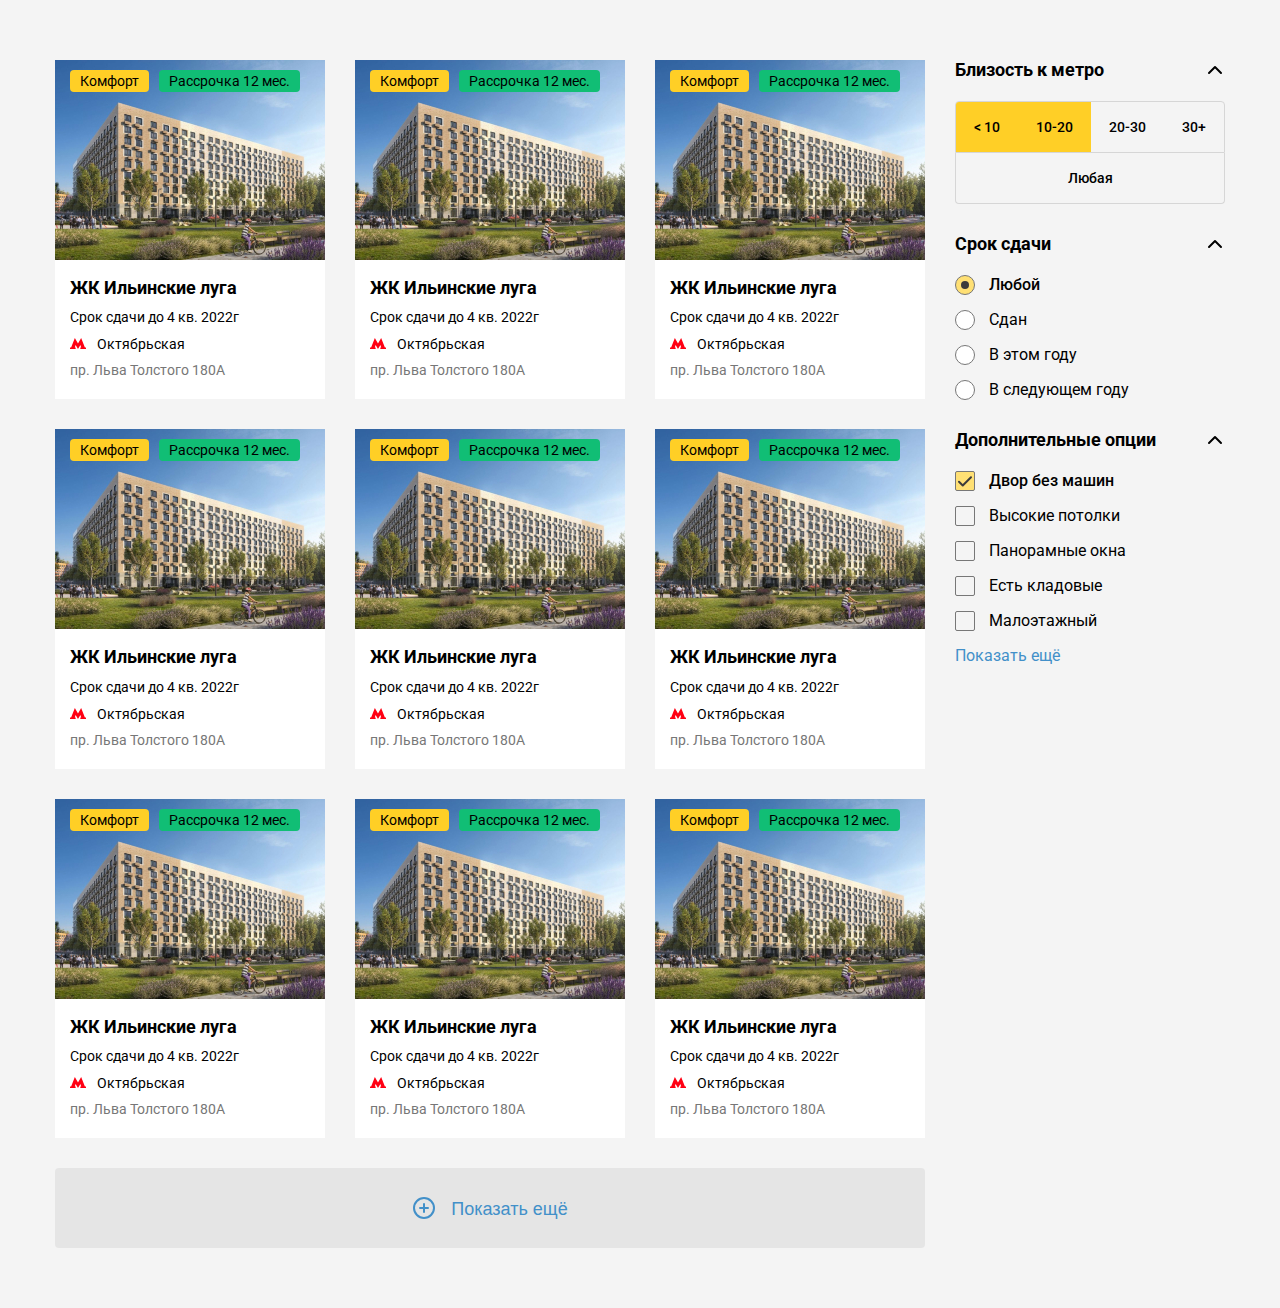
==== index.html @ fdf396ed "Init" ====
<!DOCTYPE html>
<html lang="en">
<head>
    <meta charset="UTF-8">
    <meta http-equiv="X-UA-Compatible" content="IE=edge">
    <meta name="viewport" content="width=device-width, initial-scale=1.0">
    <title>Property Project</title>
    <link rel="stylesheet" href="./styles/style.css">
    <link href="https://fonts.googleapis.com/css2?family=Roboto:wght@400;500;700&display=swap" rel="stylesheet">
</head>
<body>
    <div class="container">
        <div class="row">
            <main class="main cards-holder">
                <a class="card-link" href="#">
                    <div class="card">
                        <div class="card__badges">
                            <div class="card__badge card__badge--class">Комфорт</div>
                            <div class="card__badge card__badge--credit">Рассрочка 12 мес.</div>
                        </div>
                        <div class="card__img">
                            <img src="./img/cards/img.jpg" alt="ЖК Ильинские луга">
                        </div>
                        <div class="card__content">
                            <h4 class="card__title">ЖК Ильинские луга</h4>
                            <div class="card__term">Срок сдачи до 4 кв. 2022г</div>
                            <div class="card__metro">Октябрьская</div>
                            <div class="card__address">пр. Льва Толстого 180А</div>
                        </div>
                    </div>
                </a>
                <a class="card-link" href="#">
                    <div class="card">
                        <div class="card__badges">
                            <div class="card__badge card__badge--class">Комфорт</div>
                            <div class="card__badge card__badge--credit">Рассрочка 12 мес.</div>
                        </div>
                        <div class="card__img">
                            <img src="./img/cards/img.jpg" alt="ЖК Ильинские луга">
                        </div>
                        <div class="card__content">
                            <h4 class="card__title">ЖК Ильинские луга</h4>
                            <div class="card__term">Срок сдачи до 4 кв. 2022г</div>
                            <div class="card__metro">Октябрьская</div>
                            <div class="card__address">пр. Льва Толстого 180А</div>
                        </div>
                    </div>
                </a>
                <a class="card-link" href="#">
                    <div class="card">
                        <div class="card__badges">
                            <div class="card__badge card__badge--class">Комфорт</div>
                            <div class="card__badge card__badge--credit">Рассрочка 12 мес.</div>
                        </div>
                        <div class="card__img">
                            <img src="./img/cards/img.jpg" alt="ЖК Ильинские луга">
                        </div>
                        <div class="card__content">
                            <h4 class="card__title">ЖК Ильинские луга</h4>
                            <div class="card__term">Срок сдачи до 4 кв. 2022г</div>
                            <div class="card__metro">Октябрьская</div>
                            <div class="card__address">пр. Льва Толстого 180А</div>
                        </div>
                    </div>
                </a>
                <a class="card-link" href="#">
                    <div class="card">
                        <div class="card__badges">
                            <div class="card__badge card__badge--class">Комфорт</div>
                            <div class="card__badge card__badge--credit">Рассрочка 12 мес.</div>
                        </div>
                        <div class="card__img">
                            <img src="./img/cards/img.jpg" alt="ЖК Ильинские луга">
                        </div>
                        <div class="card__content">
                            <h4 class="card__title">ЖК Ильинские луга</h4>
                            <div class="card__term">Срок сдачи до 4 кв. 2022г</div>
                            <div class="card__metro">Октябрьская</div>
                            <div class="card__address">пр. Льва Толстого 180А</div>
                        </div>
                    </div>
                </a>
                <a class="card-link" href="#">
                    <div class="card">
                        <div class="card__badges">
                            <div class="card__badge card__badge--class">Комфорт</div>
                            <div class="card__badge card__badge--credit">Рассрочка 12 мес.</div>
                        </div>
                        <div class="card__img">
                            <img src="./img/cards/img.jpg" alt="ЖК Ильинские луга">
                        </div>
                        <div class="card__content">
                            <h4 class="card__title">ЖК Ильинские луга</h4>
                            <div class="card__term">Срок сдачи до 4 кв. 2022г</div>
                            <div class="card__metro">Октябрьская</div>
                            <div class="card__address">пр. Льва Толстого 180А</div>
                        </div>
                    </div>
                </a>
                <a class="card-link" href="#">
                    <div class="card">
                        <div class="card__badges">
                            <div class="card__badge card__badge--class">Комфорт</div>
                            <div class="card__badge card__badge--credit">Рассрочка 12 мес.</div>
                        </div>
                        <div class="card__img">
                            <img src="./img/cards/img.jpg" alt="ЖК Ильинские луга">
                        </div>
                        <div class="card__content">
                            <h4 class="card__title">ЖК Ильинские луга</h4>
                            <div class="card__term">Срок сдачи до 4 кв. 2022г</div>
                            <div class="card__metro">Октябрьская</div>
                            <div class="card__address">пр. Льва Толстого 180А</div>
                        </div>
                    </div>
                </a>
                <a class="card-link" href="#">
                    <div class="card">
                        <div class="card__badges">
                            <div class="card__badge card__badge--class">Комфорт</div>
                            <div class="card__badge card__badge--credit">Рассрочка 12 мес.</div>
                        </div>
                        <div class="card__img">
                            <img src="./img/cards/img.jpg" alt="ЖК Ильинские луга">
                        </div>
                        <div class="card__content">
                            <h4 class="card__title">ЖК Ильинские луга</h4>
                            <div class="card__term">Срок сдачи до 4 кв. 2022г</div>
                            <div class="card__metro">Октябрьская</div>
                            <div class="card__address">пр. Льва Толстого 180А</div>
                        </div>
                    </div>
                </a>
                <a class="card-link" href="#">
                    <div class="card">
                        <div class="card__badges">
                            <div class="card__badge card__badge--class">Комфорт</div>
                            <div class="card__badge card__badge--credit">Рассрочка 12 мес.</div>
                        </div>
                        <div class="card__img">
                            <img src="./img/cards/img.jpg" alt="ЖК Ильинские луга">
                        </div>
                        <div class="card__content">
                            <h4 class="card__title">ЖК Ильинские луга</h4>
                            <div class="card__term">Срок сдачи до 4 кв. 2022г</div>
                            <div class="card__metro">Октябрьская</div>
                            <div class="card__address">пр. Льва Толстого 180А</div>
                        </div>
                    </div>
                </a>
                <a class="card-link" href="#">
                    <div class="card">
                        <div class="card__badges">
                            <div class="card__badge card__badge--class">Комфорт</div>
                            <div class="card__badge card__badge--credit">Рассрочка 12 мес.</div>
                        </div>
                        <div class="card__img">
                            <img src="./img/cards/img.jpg" alt="ЖК Ильинские луга">
                        </div>
                        <div class="card__content">
                            <h4 class="card__title">ЖК Ильинские луга</h4>
                            <div class="card__term">Срок сдачи до 4 кв. 2022г</div>
                            <div class="card__metro">Октябрьская</div>
                            <div class="card__address">пр. Льва Толстого 180А</div>
                        </div>
                    </div>
                </a>
                <button class="btn-more">
                    <img class="btn-more__img" src="./img/icons/plus-circle.svg" alt="Показать ещё икнока">
                    Показать ещё
                </button>
            </main>
            <aside class="sidebar">
                <div class="widget">
                    <div class="widget__title">
                        Близость к метро
                    </div>
                    <div class="widget__body">
                        <div class="location">
                            <div class="location__row">
                                <input class="location__checkbox" type="checkbox" id="location-01" checked>
                                <label class="location__btn" for="location-01">&lt; 10</label>
                                <input class="location__checkbox" type="checkbox" id="location-02" checked>
                                <label class="location__btn" for="location-02">10-20</label>
                                <input class="location__checkbox" type="checkbox" id="location-03">
                                <label class="location__btn" for="location-03">20-30</label>
                                <input class="location__checkbox" type="checkbox" id="location-04">
                                <label class="location__btn" for="location-04">30+</label>
                            </div>
                            <div class="location__row">
                                <input class="location__checkbox" type="checkbox" id="location-05">
                                <label class="location__btn" for="location-05">Любая</label>
                            </div>
                        </div>
                    </div>
                </div>
                <div class="widget">
                    <div class="widget__title">
                        Срок сдачи
                    </div>
                    <div class="widget__body">
                        <label class="radio">
                            <input class="radio__real" type="radio" name="term" checked>
                            <span class="radio__fake"></span>
                            <span class="radio__title">Любой</span>
                        </label>
                        <label class="radio">
                            <input class="radio__real" type="radio" name="term">
                            <span class="radio__fake"></span>
                            <span class="radio__title">Сдан</span>
                        </label>
                        <label class="radio">
                            <input class="radio__real" type="radio" name="term">
                            <span class="radio__fake"></span>
                            <span class="radio__title">В этом году</span>
                        </label>
                        <label class="radio">
                            <input class="radio__real" type="radio" name="term">
                            <span class="radio__fake"></span>
                            <span class="radio__title">В следующем году</span>
                        </label>
                    </div>
                </div>
                <div class="widget">
                    <div class="widget__title">
                        Дополнительные опции
                    </div>
                    <div class="widget__body">
                        <label class="checkbox">
                            <input class="checkbox__real" type="checkbox" name="term" checked>
                            <span class="checkbox__fake"></span>
                            <span class="checkbox__title">Двор без машин</span>
                        </label>
                        <label class="checkbox">
                            <input class="checkbox__real" type="checkbox" name="term">
                            <span class="checkbox__fake"></span>
                            <span class="checkbox__title">Высокие потолки</span>
                        </label>
                        <label class="checkbox">
                            <input class="checkbox__real" type="checkbox" name="term">
                            <span class="checkbox__fake"></span>
                            <span class="checkbox__title">Панорамные окна</span>
                        </label>
                        <label class="checkbox">
                            <input class="checkbox__real" type="checkbox" name="term">
                            <span class="checkbox__fake"></span>
                            <span class="checkbox__title">Есть кладовые</span>
                        </label>
                        <label class="checkbox">
                            <input class="checkbox__real" type="checkbox" name="term">
                            <span class="checkbox__fake"></span>
                            <span class="checkbox__title">Малоэтажный</span>
                        </label>
                        <div class="widget__hidden">
                            <label class="checkbox">
                                <input class="checkbox__real" type="checkbox" name="term">
                                <span class="checkbox__fake"></span>
                                <span class="checkbox__title">Дополнительный пункт 1</span>
                            </label>
                            <label class="checkbox">
                                <input class="checkbox__real" type="checkbox" name="term">
                                <span class="checkbox__fake"></span>
                                <span class="checkbox__title">Дополнительный пункт 2</span>
                            </label>
                            <label class="checkbox">
                                <input class="checkbox__real" type="checkbox" name="term">
                                <span class="checkbox__fake"></span>
                                <span class="checkbox__title">Дополнительный пункт 3</span>
                            </label>
                        </div>
                        <button class="widget__hidden-show">Показать ещё</button>
                    </div>
                </div>
            </aside>
        </div>
    </div>
</body>
</html>
---- styles/style.css ----
* {
  -webkit-box-sizing: border-box;
          box-sizing: border-box;
}

body {
  margin: 0;
  background-color: #f4f4f4;
  font-family: 'Roboto', sans-serif;
}

img {
  display: block;
}

.container {
  max-width: 1170px;
  margin: 0 auto;
  padding: 60px 0;
}

.row {
  display: -webkit-box;
  display: -ms-flexbox;
  display: flex;
  -webkit-box-pack: justify;
      -ms-flex-pack: justify;
          justify-content: space-between;
}

.main {
  width: 870px;
}

.sidebar {
  width: 270px;
}

.cards-holder {
  display: -webkit-box;
  display: -ms-flexbox;
  display: flex;
  -ms-flex-wrap: wrap;
      flex-wrap: wrap;
  -webkit-box-pack: justify;
      -ms-flex-pack: justify;
          justify-content: space-between;
}

.cards-holder > .card-link {
  margin-bottom: 30px;
}

.card-link {
  display: inline-block;
  text-decoration: none;
  -webkit-transition: opacity, -webkit-transform 0.2s ease-in;
  transition: opacity, -webkit-transform 0.2s ease-in;
  transition: opacity, transform 0.2s ease-in;
  transition: opacity, transform 0.2s ease-in, -webkit-transform 0.2s ease-in;
}

.card-link:hover {
  opacity: 0.9;
  -webkit-transform: translateY(-5px);
          transform: translateY(-5px);
}

.card {
  position: relative;
  width: 270px;
  background-color: #fff;
}

.card__badges {
  position: absolute;
  top: 10px;
  left: 15px;
  right: 15px;
  display: -webkit-box;
  display: -ms-flexbox;
  display: flex;
}

.card__badges > * + * {
  margin-left: 10px;
}

.card__badge {
  display: inline-block;
  height: 22px;
  padding: 0 10px;
  background-color: #f4f0f0;
  border-radius: 4px;
  font-size: 14px;
  line-height: 23px;
  color: #000;
}

.card__badge--class {
  background-color: #ffcf26;
}

.card__badge--credit {
  background-color: #11be75;
}

.card__content {
  padding: 16px 15px 20px;
}

.card__title {
  margin: 0;
  margin-bottom: 11px;
  font-weight: bold;
  font-size: 18px;
  line-height: 1.3;
  color: #000;
}

.card__term {
  margin-bottom: 11px;
  font-size: 14px;
  line-height: 1.14;
  color: #000;
}

.card__metro {
  margin-bottom: 10px;
  font-size: 14px;
  line-height: 1.14;
  color: #000;
}

.card__metro:before {
  content: "";
  margin-right: 11px;
  display: inline-block;
  vertical-align: baseline;
  width: 16px;
  height: 11px;
  background-image: url("./../img/icons/metro.svg");
  background-size: initial;
}

.card__address {
  font-size: 14px;
  line-height: 1.14;
  color: #777;
}

.btn-more {
  width: 100%;
  height: 80px;
  background-color: #e5e5e5;
  border-radius: 4px;
  border: none;
  text-align: center;
  font-size: 18px;
  line-height: 21px;
  color: #4290c9;
  cursor: pointer;
  -webkit-transition: background-color 0.2s ease-in;
  transition: background-color 0.2s ease-in;
}

.btn-more:hover {
  background-color: #d8d8d8;
}

.btn-more__img {
  display: inline-block;
  margin-right: 10px;
  vertical-align: bottom;
}

.widget:not(:last-child) {
  margin-bottom: 30px;
}

.widget__title {
  position: relative;
  font-weight: bold;
  font-size: 18px;
  line-height: 1.16;
  color: #000;
  margin-bottom: 20px;
}

.widget__title::after {
  content: "";
  width: 20px;
  height: 20px;
  position: absolute;
  right: 0;
  top: 0;
  background-image: url("./../img/icons/chevron-up.svg");
  background-repeat: no-repeat;
  background-size: initial;
  background-position: center;
}

.widget__body .location__row {
  display: -webkit-box;
  display: -ms-flexbox;
  display: flex;
}

.widget__body .location__row:first-child {
  overflow: hidden;
  border-radius: 4px 4px 0 0;
  border: 1px solid #d6d6d6;
}

.widget__body .location__row:last-child {
  overflow: hidden;
  border-radius: 0 0 4px 4px;
  border: 1px solid #d6d6d6;
  border-top: none;
}

.widget__body .location__btn {
  -webkit-box-flex: 1;
      -ms-flex-positive: 1;
          flex-grow: 1;
  height: 50px;
  padding: 0 15px;
  background-color: transparent;
  border: none;
  text-align: center;
  font-family: inherit;
  font-style: normal;
  font-weight: 500;
  font-size: 14px;
  line-height: 50px;
  cursor: pointer;
  -webkit-transition: background-color 0.2 ease-in;
  transition: background-color 0.2 ease-in;
}

.widget__body .location__btn:hover {
  background-color: #fff0bb;
}

.widget__body .location__checkbox {
  width: 1px;
  height: 1px;
  position: absolute;
  opacity: 0;
  -webkit-appearance: none;
     -moz-appearance: none;
          appearance: none;
}

.widget__body .location__checkbox:checked + .location__btn {
  background-color: #ffcf26;
}

.widget__body .location__checkbox:checked + .location__btn:hover {
  background-color: #e0b000;
}

.widget__body .radio {
  display: block;
  cursor: pointer;
}

.widget__body .radio + .radio {
  margin-top: 15px;
}

.widget__body .radio__real {
  width: 1px;
  height: 1px;
  position: absolute;
  opacity: 0;
  -webkit-appearance: none;
     -moz-appearance: none;
          appearance: none;
}

.widget__body .radio__real:checked + .radio__fake {
  background-color: #ffe074;
}

.widget__body .radio__real:checked + .radio__fake::before {
  position: absolute;
  top: 50%;
  left: 50%;
  content: "";
  border-radius: 50%;
  width: 8px;
  height: 8px;
  background-color: #3c3c3c;
  -webkit-transform: translate(-50%, -50%);
          transform: translate(-50%, -50%);
}

.widget__body .radio__real:checked ~ .radio__title {
  font-weight: 500;
}

.widget__body .radio__fake {
  position: relative;
  display: inline-block;
  margin-right: 10px;
  width: 20px;
  height: 20px;
  background-color: #fff;
  border: 1px solid #777;
  border-radius: 50%;
  vertical-align: bottom;
}

.widget__body .radio__title {
  font-weight: 400;
  font-size: 16px;
  line-height: 1.18;
}

.widget__body .checkbox {
  display: block;
  cursor: pointer;
}

.widget__body .checkbox + .checkbox {
  margin-top: 15px;
}

.widget__body .checkbox__real {
  width: 1px;
  height: 1px;
  position: absolute;
  opacity: 0;
  -webkit-appearance: none;
     -moz-appearance: none;
          appearance: none;
}

.widget__body .checkbox__real:checked + .checkbox__fake {
  background-color: #ffe074;
}

.widget__body .checkbox__real:checked + .checkbox__fake::before {
  position: absolute;
  top: 50%;
  left: 50%;
  content: "";
  width: 18px;
  height: 18px;
  background-image: url("./../img/icons/check.svg");
  background-size: initial;
  background-position: center;
  -webkit-transform: translate(-50%, -50%);
          transform: translate(-50%, -50%);
}

.widget__body .checkbox__real:checked ~ .checkbox__title {
  font-weight: 500;
}

.widget__body .checkbox__fake {
  position: relative;
  display: inline-block;
  margin-right: 10px;
  width: 20px;
  height: 20px;
  background-color: transparent;
  border: 1px solid #777;
  border-radius: 2px;
  vertical-align: bottom;
}

.widget__body .checkbox__title {
  font-weight: 400;
  font-size: 16px;
  line-height: 1.18;
}

.widget__hidden {
  display: none;
  margin-top: 15px;
}

.widget__hidden-show {
  display: inline-block;
  margin-top: 15px;
  padding: 0;
  background: transparent;
  border: none;
  font-family: inherit;
  font-style: normal;
  font-weight: normal;
  font-size: 16px;
  line-height: 1.19;
  color: #4290c9;
  cursor: pointer;
  -webkit-transition: opacity 0.2s ease-in;
  transition: opacity 0.2s ease-in;
}

.widget__hidden-show:hover {
  color: #007fda;
  text-decoration: underline;
}
/*# sourceMappingURL=style.css.map */
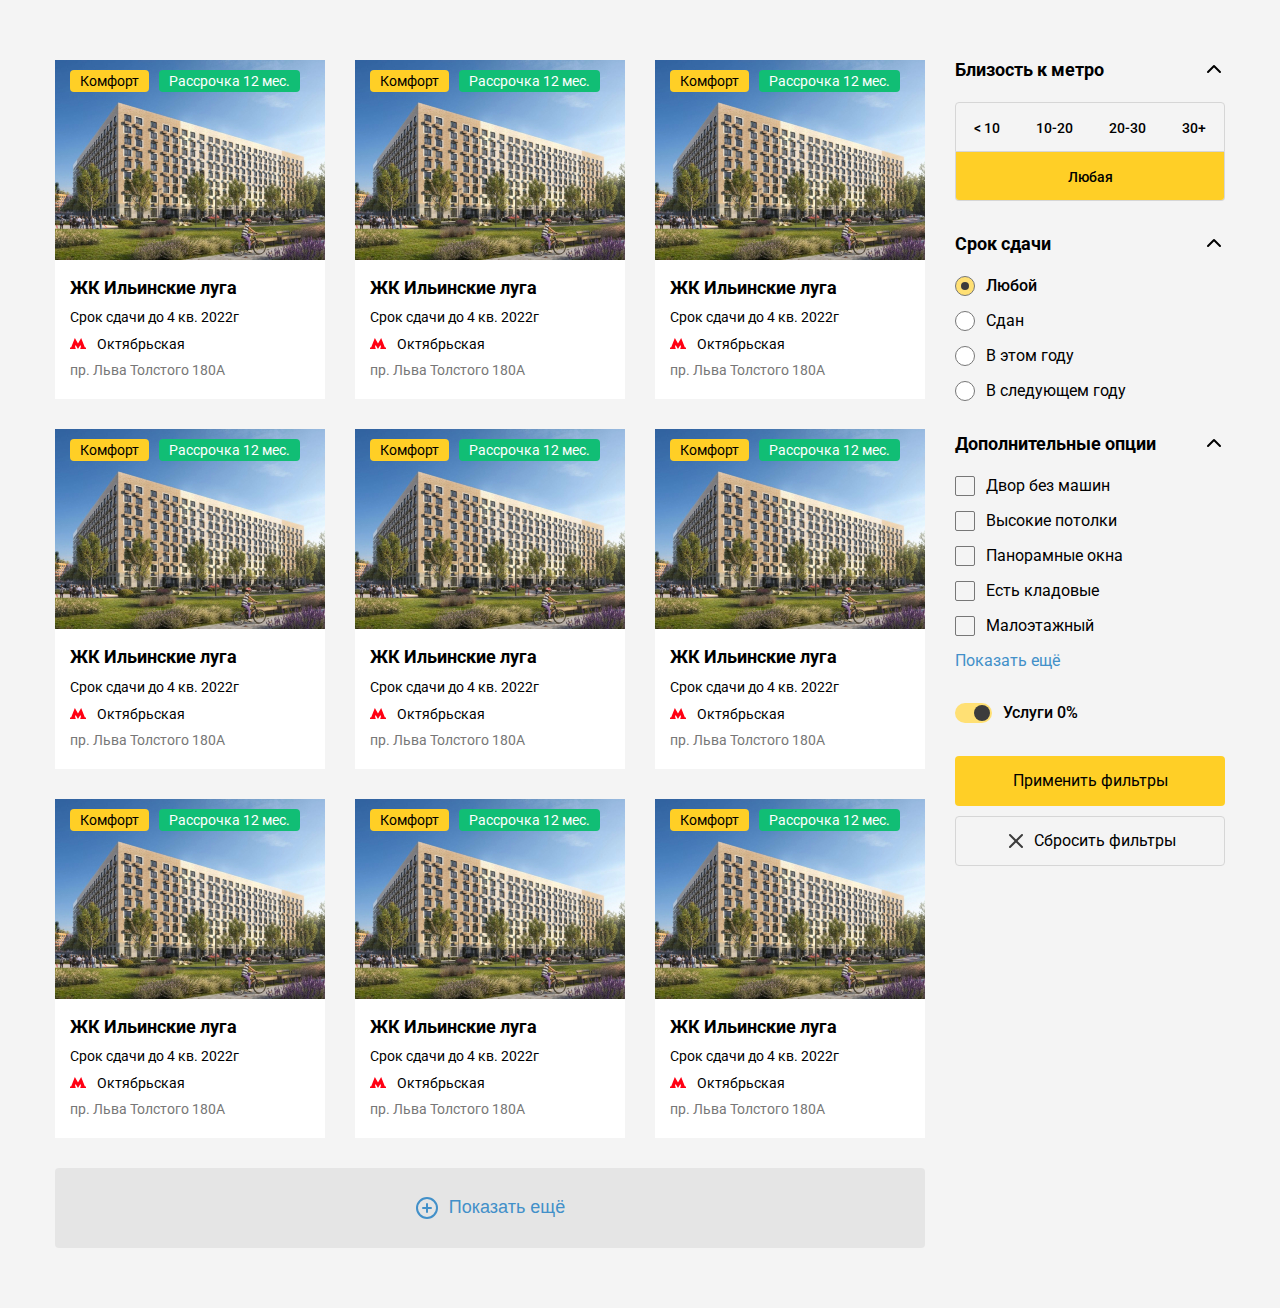
==== commit 1f96b700: "Project work" ====
--- a/index.html
+++ b/index.html
@@ -9,6 +9,11 @@
     <link href="https://fonts.googleapis.com/css2?family=Roboto:wght@400;500;700&display=swap" rel="stylesheet">
 </head>
 <body>
+    <div class="toggle-sidebar">
+        <button class="menu-icon-wrapper">
+            <div class="menu-icon"></div>
+        </button>
+    </div>
     <div class="container">
         <div class="row">
             <main class="main cards-holder">
@@ -165,114 +170,186 @@
                         </div>
                     </div>
                 </a>
+                <a class="card-link card-link--hidden" href="#">
+                    <div class="card">
+                        <div class="card__badges">
+                            <div class="card__badge card__badge--class">Комфорт</div>
+                            <div class="card__badge card__badge--credit">Рассрочка 12 мес.</div>
+                        </div>
+                        <div class="card__img">
+                            <img src="./img/cards/img.jpg" alt="ЖК Ильинские луга">
+                        </div>
+                        <div class="card__content">
+                            <h4 class="card__title">ЖК Ильинские луга</h4>
+                            <div class="card__term">Срок сдачи до 4 кв. 2022г</div>
+                            <div class="card__metro">Октябрьская</div>
+                            <div class="card__address">пр. Льва Толстого 180А</div>
+                        </div>
+                    </div>
+                </a>
+                <a class="card-link card-link--hidden" href="#">
+                    <div class="card">
+                        <div class="card__badges">
+                            <div class="card__badge card__badge--class">Комфорт</div>
+                            <div class="card__badge card__badge--credit">Рассрочка 12 мес.</div>
+                        </div>
+                        <div class="card__img">
+                            <img src="./img/cards/img.jpg" alt="ЖК Ильинские луга">
+                        </div>
+                        <div class="card__content">
+                            <h4 class="card__title">ЖК Ильинские луга</h4>
+                            <div class="card__term">Срок сдачи до 4 кв. 2022г</div>
+                            <div class="card__metro">Октябрьская</div>
+                            <div class="card__address">пр. Льва Толстого 180А</div>
+                        </div>
+                    </div>
+                </a>
+                <a class="card-link card-link--hidden" href="#">
+                    <div class="card">
+                        <div class="card__badges">
+                            <div class="card__badge card__badge--class">Комфорт</div>
+                            <div class="card__badge card__badge--credit">Рассрочка 12 мес.</div>
+                        </div>
+                        <div class="card__img">
+                            <img src="./img/cards/img.jpg" alt="ЖК Ильинские луга">
+                        </div>
+                        <div class="card__content">
+                            <h4 class="card__title">ЖК Ильинские луга</h4>
+                            <div class="card__term">Срок сдачи до 4 кв. 2022г</div>
+                            <div class="card__metro">Октябрьская</div>
+                            <div class="card__address">пр. Льва Толстого 180А</div>
+                        </div>
+                    </div>
+                </a>
                 <button class="btn-more">
                     <img class="btn-more__img" src="./img/icons/plus-circle.svg" alt="Показать ещё икнока">
-                    Показать ещё
+                    <span>Показать ещё</span>
                 </button>
             </main>
             <aside class="sidebar">
-                <div class="widget">
-                    <div class="widget__title">
-                        Близость к метро
-                    </div>
-                    <div class="widget__body">
-                        <div class="location">
-                            <div class="location__row">
-                                <input class="location__checkbox" type="checkbox" id="location-01" checked>
-                                <label class="location__btn" for="location-01">&lt; 10</label>
-                                <input class="location__checkbox" type="checkbox" id="location-02" checked>
-                                <label class="location__btn" for="location-02">10-20</label>
-                                <input class="location__checkbox" type="checkbox" id="location-03">
-                                <label class="location__btn" for="location-03">20-30</label>
-                                <input class="location__checkbox" type="checkbox" id="location-04">
-                                <label class="location__btn" for="location-04">30+</label>
+                <form>
+                    <div class="widget">
+                        <div class="widget__title">
+                            Близость к метро
+                        </div>
+                        <div class="widget__body">
+                            <div class="location">
+                                <div class="location__row">
+                                    <input class="location__checkbox" type="checkbox" data-location-param id="location-01">
+                                    <label class="location__btn" for="location-01">&lt; 10</label>
+                                    <input class="location__checkbox" type="checkbox" data-location-param id="location-02">
+                                    <label class="location__btn" for="location-02">10-20</label>
+                                    <input class="location__checkbox" type="checkbox" data-location-param id="location-03">
+                                    <label class="location__btn" for="location-03">20-30</label>
+                                    <input class="location__checkbox" type="checkbox" data-location-param id="location-04">
+                                    <label class="location__btn" for="location-04">30+</label>
+                                </div>
+                                <div class="location__row">
+                                    <input class="location__checkbox" type="checkbox" id="location-05" checked>
+                                    <label class="location__btn" for="location-05">Любая</label>
+                                </div>
                             </div>
-                            <div class="location__row">
-                                <input class="location__checkbox" type="checkbox" id="location-05">
-                                <label class="location__btn" for="location-05">Любая</label>
-                            </div>
-                        </div>
-                    </div>
-                </div>
-                <div class="widget">
-                    <div class="widget__title">
-                        Срок сдачи
-                    </div>
-                    <div class="widget__body">
-                        <label class="radio">
-                            <input class="radio__real" type="radio" name="term" checked>
-                            <span class="radio__fake"></span>
-                            <span class="radio__title">Любой</span>
-                        </label>
-                        <label class="radio">
-                            <input class="radio__real" type="radio" name="term">
-                            <span class="radio__fake"></span>
-                            <span class="radio__title">Сдан</span>
-                        </label>
-                        <label class="radio">
-                            <input class="radio__real" type="radio" name="term">
-                            <span class="radio__fake"></span>
-                            <span class="radio__title">В этом году</span>
-                        </label>
-                        <label class="radio">
-                            <input class="radio__real" type="radio" name="term">
-                            <span class="radio__fake"></span>
-                            <span class="radio__title">В следующем году</span>
-                        </label>
-                    </div>
-                </div>
-                <div class="widget">
-                    <div class="widget__title">
-                        Дополнительные опции
-                    </div>
-                    <div class="widget__body">
-                        <label class="checkbox">
-                            <input class="checkbox__real" type="checkbox" name="term" checked>
-                            <span class="checkbox__fake"></span>
-                            <span class="checkbox__title">Двор без машин</span>
-                        </label>
-                        <label class="checkbox">
-                            <input class="checkbox__real" type="checkbox" name="term">
-                            <span class="checkbox__fake"></span>
-                            <span class="checkbox__title">Высокие потолки</span>
-                        </label>
-                        <label class="checkbox">
-                            <input class="checkbox__real" type="checkbox" name="term">
-                            <span class="checkbox__fake"></span>
-                            <span class="checkbox__title">Панорамные окна</span>
-                        </label>
-                        <label class="checkbox">
-                            <input class="checkbox__real" type="checkbox" name="term">
-                            <span class="checkbox__fake"></span>
-                            <span class="checkbox__title">Есть кладовые</span>
-                        </label>
-                        <label class="checkbox">
-                            <input class="checkbox__real" type="checkbox" name="term">
-                            <span class="checkbox__fake"></span>
-                            <span class="checkbox__title">Малоэтажный</span>
-                        </label>
-                        <div class="widget__hidden">
-                            <label class="checkbox">
-                                <input class="checkbox__real" type="checkbox" name="term">
+                        </div>
+                    </div>
+                    <div class="widget">
+                        <div class="widget__title">
+                            Срок сдачи
+                        </div>
+                        <div class="widget__body">
+                            <label class="radio">
+                                <input class="radio__real" type="radio" name="term" checked>
+                                <span class="radio__fake"></span>
+                                <span class="radio__title">Любой</span>
+                            </label>
+                            <label class="radio">
+                                <input class="radio__real" type="radio" name="term">
+                                <span class="radio__fake"></span>
+                                <span class="radio__title">Сдан</span>
+                            </label>
+                            <label class="radio">
+                                <input class="radio__real" type="radio" name="term">
+                                <span class="radio__fake"></span>
+                                <span class="radio__title">В этом году</span>
+                            </label>
+                            <label class="radio">
+                                <input class="radio__real" type="radio" name="term">
+                                <span class="radio__fake"></span>
+                                <span class="radio__title">В следующем году</span>
+                            </label>
+                        </div>
+                    </div>
+                    <div class="widget">
+                        <div class="widget__title">
+                            Дополнительные опции
+                        </div>
+                        <div class="widget__body">
+                            <label class="checkbox">
+                                <input class="checkbox__real" type="checkbox" name="value-01">
+                                <span class="checkbox__fake"></span>
+                                <span class="checkbox__title">Двор без машин</span>
+                            </label>
+                            <label class="checkbox">
+                                <input class="checkbox__real" type="checkbox" name="value-02">
+                                <span class="checkbox__fake"></span>
+                                <span class="checkbox__title">Высокие потолки</span>
+                            </label>
+                            <label class="checkbox">
+                                <input class="checkbox__real" type="checkbox" name="value-03">
+                                <span class="checkbox__fake"></span>
+                                <span class="checkbox__title">Панорамные окна</span>
+                            </label>
+                            <label class="checkbox">
+                                <input class="checkbox__real" type="checkbox" name="value-04">
+                                <span class="checkbox__fake"></span>
+                                <span class="checkbox__title">Есть кладовые</span>
+                            </label>
+                            <label class="checkbox">
+                                <input class="checkbox__real" type="checkbox" name="value-05">
+                                <span class="checkbox__fake"></span>
+                                <span class="checkbox__title">Малоэтажный</span>
+                            </label>
+                            <label class="checkbox checkbox--hidden">
+                                <input class="checkbox__real" type="checkbox" name="value-06">
                                 <span class="checkbox__fake"></span>
                                 <span class="checkbox__title">Дополнительный пункт 1</span>
                             </label>
-                            <label class="checkbox">
-                                <input class="checkbox__real" type="checkbox" name="term">
+                            <label class="checkbox checkbox--hidden">
+                                <input class="checkbox__real" type="checkbox" name="value-07">
                                 <span class="checkbox__fake"></span>
                                 <span class="checkbox__title">Дополнительный пункт 2</span>
                             </label>
-                            <label class="checkbox">
-                                <input class="checkbox__real" type="checkbox" name="term">
+                            <label class="checkbox checkbox--hidden">
+                                <input class="checkbox__real" type="checkbox" name="value-08">
                                 <span class="checkbox__fake"></span>
                                 <span class="checkbox__title">Дополнительный пункт 3</span>
                             </label>
-                        </div>
-                        <button class="widget__hidden-show">Показать ещё</button>
-                    </div>
-                </div>
+                            <button class="widget__btn-hidden-show" data-options="hidden">Показать ещё</button>
+                        </div>
+                    </div>
+                    <div class="widget widget--top-30">
+                        <div class="widget__body">
+                            <label class="toggle">
+                                <input class="toggle__real" type="checkbox" name="comission" checked>
+                                <span class="toggle__fake"></span>
+                                <span class="toggle__title">Услуги 0%</span>
+                            </label>
+                        </div>
+                    </div>
+                    <div class="widget widget--top-30">
+                        <div class="widget__body">
+                            <button class="form-btn form-btn--submit">
+                                <span>Применить фильтры</span>
+                            </button>
+                            <button class="form-btn" type="reset">
+                                <img src="./img/icons/x.svg" alt="X">
+                                <span>Сбросить фильтры</span>
+                            </button>
+                        </div>
+                    </div>
+                </form>
             </aside>
         </div>
     </div>
+    <script src="./js/main.js"></script>
 </body>
 </html>--- a/styles/style.css
+++ b/styles/style.css
@@ -13,10 +13,106 @@
   display: block;
 }
 
+.toggle-sidebar {
+  display: none;
+  position: fixed;
+  z-index: 5;
+  right: 15px;
+  top: 8px;
+  width: 45px;
+  height: 45px;
+  padding: 0;
+  background-color: #474747;
+  border: none;
+}
+
+@media (max-width: 829px) {
+  .toggle-sidebar {
+    display: -webkit-box;
+    display: -ms-flexbox;
+    display: flex;
+  }
+}
+
+.menu-icon-wrapper {
+  background-color: transparent;
+}
+
+.menu-icon {
+  position: relative;
+  width: 30px;
+  height: 5px;
+  background-color: #fff;
+}
+
+.menu-icon::before {
+  position: absolute;
+  left: 0;
+  top: -10px;
+  content: '';
+  width: 30px;
+  height: 5px;
+  background-color: #fff;
+  -webkit-transition: top 0.2s linear 0.2s, -webkit-transform 0.2s ease-in;
+  transition: top 0.2s linear 0.2s, -webkit-transform 0.2s ease-in;
+  transition: transform 0.2s ease-in, top 0.2s linear 0.2s;
+  transition: transform 0.2s ease-in, top 0.2s linear 0.2s, -webkit-transform 0.2s ease-in;
+}
+
+.menu-icon::after {
+  position: absolute;
+  left: 0;
+  top: 10px;
+  content: '';
+  width: 30px;
+  height: 5px;
+  background-color: #fff;
+  -webkit-transition: top 0.2s linear 0.2s, -webkit-transform 0.2s ease-in;
+  transition: top 0.2s linear 0.2s, -webkit-transform 0.2s ease-in;
+  transition: transform 0.2s ease-in, top 0.2s linear 0.2s;
+  transition: transform 0.2s ease-in, top 0.2s linear 0.2s, -webkit-transform 0.2s ease-in;
+}
+
+.menu-icon-active {
+  background-color: transparent;
+}
+
+.menu-icon-active::before {
+  -webkit-transform: rotate(45deg);
+          transform: rotate(45deg);
+  top: 0;
+  -webkit-transition: top 0.2s linear, -webkit-transform 0.2s ease-in 0.2s;
+  transition: top 0.2s linear, -webkit-transform 0.2s ease-in 0.2s;
+  transition: top 0.2s linear, transform 0.2s ease-in 0.2s;
+  transition: top 0.2s linear, transform 0.2s ease-in 0.2s, -webkit-transform 0.2s ease-in 0.2s;
+}
+
+.menu-icon-active::after {
+  -webkit-transform: rotate(-45deg);
+          transform: rotate(-45deg);
+  top: 0;
+  -webkit-transition: top 0.2s linear, -webkit-transform 0.2s ease-in 0.2s;
+  transition: top 0.2s linear, -webkit-transform 0.2s ease-in 0.2s;
+  transition: top 0.2s linear, transform 0.2s ease-in 0.2s;
+  transition: top 0.2s linear, transform 0.2s ease-in 0.2s, -webkit-transform 0.2s ease-in 0.2s;
+}
+
 .container {
-  max-width: 1170px;
+  max-width: 1200px;
   margin: 0 auto;
-  padding: 60px 0;
+  padding: 60px 15px;
+}
+
+@media (max-width: 1200px) {
+  .container {
+    max-width: 830px;
+  }
+}
+
+@media (max-width: 829px) {
+  .container {
+    max-width: 600px;
+  }
 }
 
 .row {
@@ -32,8 +128,39 @@
   width: 870px;
 }
 
+.main + .sidebar {
+  margin-left: 30px;
+}
+
 .sidebar {
+  min-width: 200px;
   width: 270px;
+}
+
+@media (max-width: 829px) {
+  .sidebar {
+    margin-left: 0 !important;
+    position: fixed;
+    top: 0;
+    left: 0;
+    bottom: 0;
+    padding: 15px;
+    background-color: #fff;
+    -webkit-box-shadow: 0px 0px 20px 4px black;
+            box-shadow: 0px 0px 20px 4px black;
+    overflow-y: scroll;
+    -webkit-transform: translateX(-150%);
+            transform: translateX(-150%);
+    -webkit-transition: -webkit-transform 0.3s ease-in;
+    transition: -webkit-transform 0.3s ease-in;
+    transition: transform 0.3s ease-in;
+    transition: transform 0.3s ease-in, -webkit-transform 0.3s ease-in;
+  }
+}
+
+.sidebar--mobile-active {
+  -webkit-transform: translateX(0%);
+          transform: translateX(0%);
 }
 
 .cards-holder {
@@ -51,6 +178,18 @@
   margin-bottom: 30px;
 }
 
+@media (max-width: 599px) {
+  .cards-holder {
+    -webkit-box-orient: vertical;
+    -webkit-box-direction: normal;
+        -ms-flex-direction: column;
+            flex-direction: column;
+    -webkit-box-align: center;
+        -ms-flex-align: center;
+            align-items: center;
+  }
+}
+
 .card-link {
   display: inline-block;
   text-decoration: none;
@@ -64,6 +203,10 @@
   opacity: 0.9;
   -webkit-transform: translateY(-5px);
           transform: translateY(-5px);
+}
+
+.card-link--hidden {
+  display: none !important;
 }
 
 .card {
@@ -94,15 +237,16 @@
   border-radius: 4px;
   font-size: 14px;
   line-height: 23px;
-  color: #000;
 }
 
 .card__badge--class {
   background-color: #ffcf26;
+  color: #000;
 }
 
 .card__badge--credit {
   background-color: #11be75;
+  color: #fff;
 }
 
 .card__content {
@@ -150,6 +294,15 @@
 }
 
 .btn-more {
+  display: -webkit-box;
+  display: -ms-flexbox;
+  display: flex;
+  -webkit-box-align: center;
+      -ms-flex-align: center;
+          align-items: center;
+  -webkit-box-pack: center;
+      -ms-flex-pack: center;
+          justify-content: center;
   width: 100%;
   height: 80px;
   background-color: #e5e5e5;
@@ -169,22 +322,25 @@
 }
 
 .btn-more__img {
-  display: inline-block;
   margin-right: 10px;
-  vertical-align: bottom;
 }
 
 .widget:not(:last-child) {
-  margin-bottom: 30px;
+  margin-bottom: 33px;
+}
+
+.widget--top-30 {
+  margin-top: 30px !important;
 }
 
 .widget__title {
   position: relative;
+  margin-bottom: 21px;
   font-weight: bold;
   font-size: 18px;
   line-height: 1.16;
   color: #000;
-  margin-bottom: 20px;
+  cursor: pointer;
 }
 
 .widget__title::after {
@@ -192,12 +348,21 @@
   width: 20px;
   height: 20px;
   position: absolute;
-  right: 0;
-  top: 0;
+  right: 1px;
+  top: -1px;
   background-image: url("./../img/icons/chevron-up.svg");
   background-repeat: no-repeat;
   background-size: initial;
   background-position: center;
+}
+
+.widget__title--active::after {
+  -webkit-transform: rotate(180deg);
+          transform: rotate(180deg);
+}
+
+.widget__body--hidden {
+  display: none;
 }
 
 .widget__body .location__row {
@@ -223,7 +388,7 @@
   -webkit-box-flex: 1;
       -ms-flex-positive: 1;
           flex-grow: 1;
-  height: 50px;
+  height: 48px;
   padding: 0 15px;
   background-color: transparent;
   border: none;
@@ -234,8 +399,8 @@
   font-size: 14px;
   line-height: 50px;
   cursor: pointer;
-  -webkit-transition: background-color 0.2 ease-in;
-  transition: background-color 0.2 ease-in;
+  -webkit-transition: background-color 0.2s ease-in;
+  transition: background-color 0.2s ease-in;
 }
 
 .widget__body .location__btn:hover {
@@ -303,7 +468,7 @@
 .widget__body .radio__fake {
   position: relative;
   display: inline-block;
-  margin-right: 10px;
+  margin-right: 7px;
   width: 20px;
   height: 20px;
   background-color: #fff;
@@ -316,11 +481,16 @@
   font-weight: 400;
   font-size: 16px;
   line-height: 1.18;
+  color: #000;
 }
 
 .widget__body .checkbox {
   display: block;
   cursor: pointer;
+}
+
+.widget__body .checkbox--hidden {
+  display: none;
 }
 
 .widget__body .checkbox + .checkbox {
@@ -362,7 +532,7 @@
 .widget__body .checkbox__fake {
   position: relative;
   display: inline-block;
-  margin-right: 10px;
+  margin-right: 7px;
   width: 20px;
   height: 20px;
   background-color: transparent;
@@ -375,6 +545,113 @@
   font-weight: 400;
   font-size: 16px;
   line-height: 1.18;
+  color: #000;
+}
+
+.widget__body .toggle {
+  cursor: pointer;
+}
+
+.widget__body .toggle__real {
+  width: 1px;
+  height: 1px;
+  position: absolute;
+  opacity: 0;
+  -webkit-appearance: none;
+     -moz-appearance: none;
+          appearance: none;
+}
+
+.widget__body .toggle__real:checked ~ .toggle__title {
+  font-weight: 500;
+}
+
+.widget__body .toggle__real:checked + .toggle__fake {
+  background-color: #ffe074;
+}
+
+.widget__body .toggle__real:checked + .toggle__fake::before {
+  left: 19px;
+  right: 2px;
+}
+
+.widget__body .toggle__fake {
+  position: relative;
+  display: inline-block;
+  margin-right: 7px;
+  width: 37px;
+  height: 20px;
+  background-color: #c4c4c4;
+  border-radius: 10px;
+  vertical-align: bottom;
+}
+
+.widget__body .toggle__fake::before {
+  position: absolute;
+  top: 2px;
+  left: 2px;
+  content: "";
+  width: 16px;
+  height: 16px;
+  background-color: #3c3c3c;
+  border-radius: 50%;
+  -webkit-transition: all 0.2s ease-in;
+  transition: all 0.2s ease-in;
+}
+
+.widget__body .toggle__title {
+  font-weight: 400;
+  font-size: 16px;
+  line-height: 1.18;
+  color: #000;
+}
+
+.widget__body .form-btn {
+  display: -webkit-box;
+  display: -ms-flexbox;
+  display: flex;
+  -webkit-box-align: center;
+      -ms-flex-align: center;
+          align-items: center;
+  -webkit-box-pack: center;
+      -ms-flex-pack: center;
+          justify-content: center;
+  width: 100%;
+  height: 50px;
+  border: 1px solid #d6d6d6;
+  border-radius: 4px;
+  background-color: transparent;
+  font-family: inherit;
+  font-style: normal;
+  font-weight: normal;
+  font-size: 16px;
+  line-height: 1;
+  text-align: center;
+  cursor: pointer;
+  -webkit-transition: background-color 0.2s ease-in;
+  transition: background-color 0.2s ease-in;
+}
+
+.widget__body .form-btn + .form-btn {
+  margin-top: 10px;
+}
+
+.widget__body .form-btn:hover {
+  background-color: #e7e7e7;
+}
+
+.widget__body .form-btn img {
+  margin-right: 6px;
+}
+
+.widget__body .form-btn--submit {
+  background-color: #ffcf26;
+  border: none;
+  color: #000;
+}
+
+.widget__body .form-btn--submit:hover {
+  background-color: #ffe173;
 }
 
 .widget__hidden {
@@ -382,7 +659,7 @@
   margin-top: 15px;
 }
 
-.widget__hidden-show {
+.widget__btn-hidden-show {
   display: inline-block;
   margin-top: 15px;
   padding: 0;
@@ -399,8 +676,7 @@
   transition: opacity 0.2s ease-in;
 }
 
-.widget__hidden-show:hover {
+.widget__btn-hidden-show:hover {
   color: #007fda;
   text-decoration: underline;
 }
-/*# sourceMappingURL=style.css.map */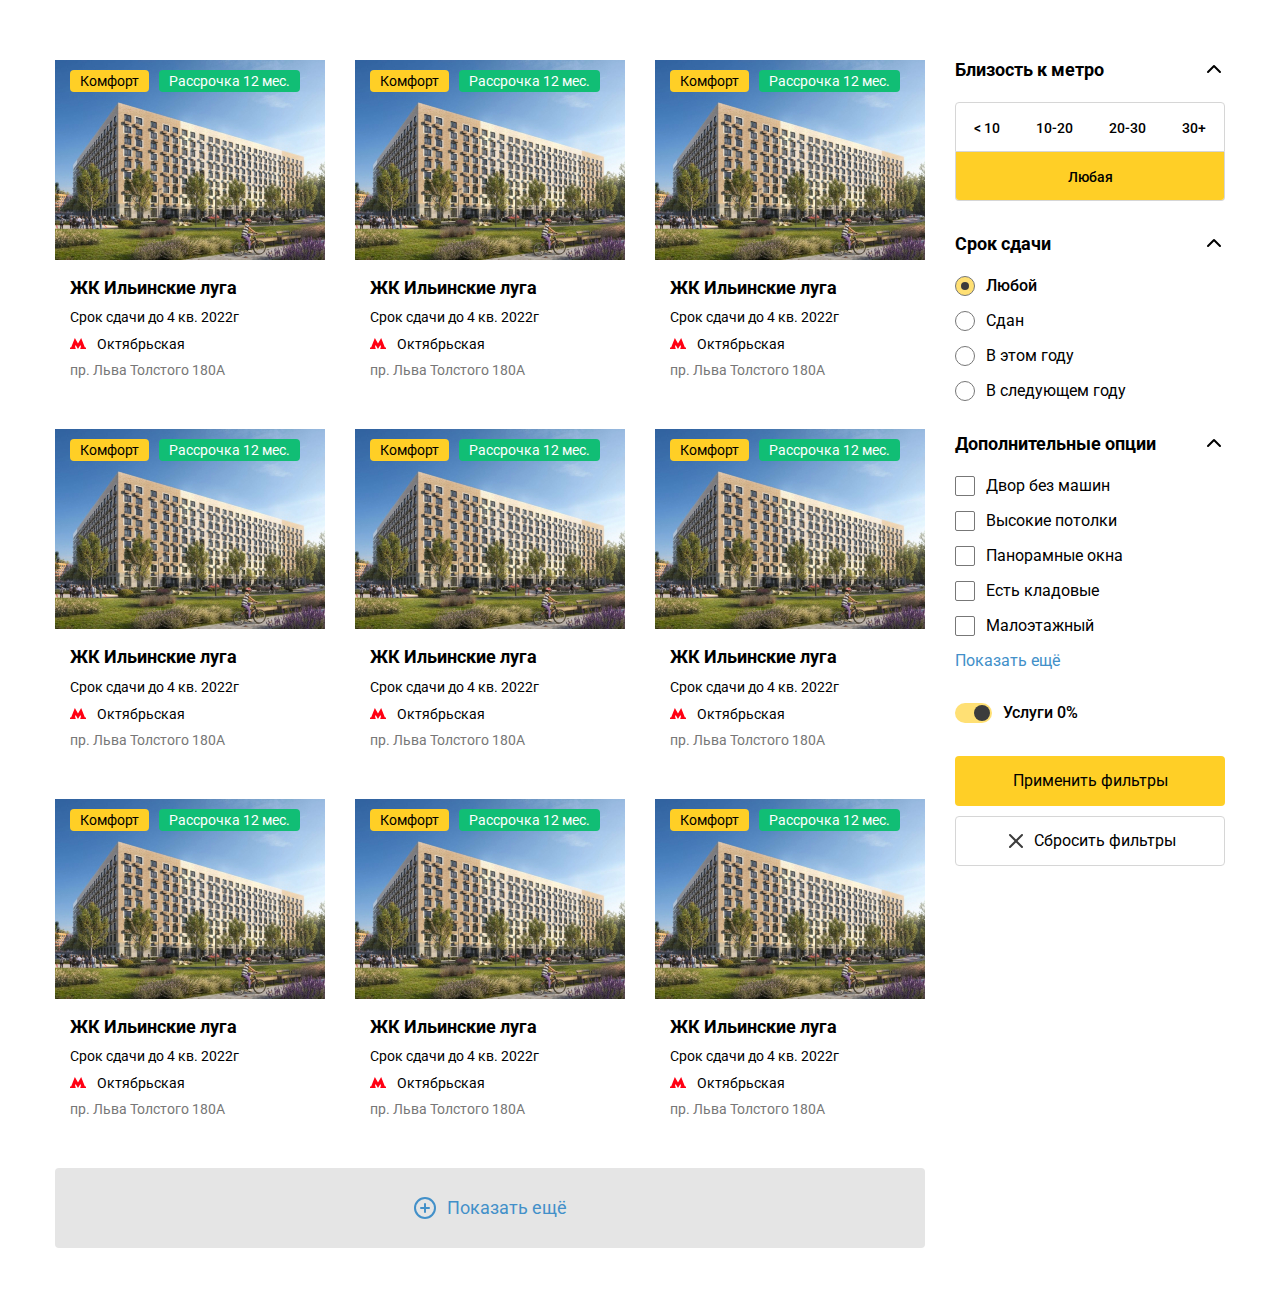
==== commit 493ad5db: "Changing the project structure" ====
--- a/index.html
+++ b/index.html
@@ -1,355 +1,358 @@
-<!DOCTYPE html>
-<html lang="en">
-<head>
-    <meta charset="UTF-8">
-    <meta http-equiv="X-UA-Compatible" content="IE=edge">
-    <meta name="viewport" content="width=device-width, initial-scale=1.0">
-    <title>Property Project</title>
-    <link rel="stylesheet" href="./styles/style.css">
-    <link href="https://fonts.googleapis.com/css2?family=Roboto:wght@400;500;700&display=swap" rel="stylesheet">
-</head>
-<body>
-    <div class="toggle-sidebar">
-        <button class="menu-icon-wrapper">
-            <div class="menu-icon"></div>
-        </button>
-    </div>
-    <div class="container">
-        <div class="row">
-            <main class="main cards-holder">
-                <a class="card-link" href="#">
-                    <div class="card">
-                        <div class="card__badges">
-                            <div class="card__badge card__badge--class">Комфорт</div>
-                            <div class="card__badge card__badge--credit">Рассрочка 12 мес.</div>
-                        </div>
-                        <div class="card__img">
-                            <img src="./img/cards/img.jpg" alt="ЖК Ильинские луга">
-                        </div>
-                        <div class="card__content">
-                            <h4 class="card__title">ЖК Ильинские луга</h4>
-                            <div class="card__term">Срок сдачи до 4 кв. 2022г</div>
-                            <div class="card__metro">Октябрьская</div>
-                            <div class="card__address">пр. Льва Толстого 180А</div>
-                        </div>
-                    </div>
-                </a>
-                <a class="card-link" href="#">
-                    <div class="card">
-                        <div class="card__badges">
-                            <div class="card__badge card__badge--class">Комфорт</div>
-                            <div class="card__badge card__badge--credit">Рассрочка 12 мес.</div>
-                        </div>
-                        <div class="card__img">
-                            <img src="./img/cards/img.jpg" alt="ЖК Ильинские луга">
-                        </div>
-                        <div class="card__content">
-                            <h4 class="card__title">ЖК Ильинские луга</h4>
-                            <div class="card__term">Срок сдачи до 4 кв. 2022г</div>
-                            <div class="card__metro">Октябрьская</div>
-                            <div class="card__address">пр. Льва Толстого 180А</div>
-                        </div>
-                    </div>
-                </a>
-                <a class="card-link" href="#">
-                    <div class="card">
-                        <div class="card__badges">
-                            <div class="card__badge card__badge--class">Комфорт</div>
-                            <div class="card__badge card__badge--credit">Рассрочка 12 мес.</div>
-                        </div>
-                        <div class="card__img">
-                            <img src="./img/cards/img.jpg" alt="ЖК Ильинские луга">
-                        </div>
-                        <div class="card__content">
-                            <h4 class="card__title">ЖК Ильинские луга</h4>
-                            <div class="card__term">Срок сдачи до 4 кв. 2022г</div>
-                            <div class="card__metro">Октябрьская</div>
-                            <div class="card__address">пр. Льва Толстого 180А</div>
-                        </div>
-                    </div>
-                </a>
-                <a class="card-link" href="#">
-                    <div class="card">
-                        <div class="card__badges">
-                            <div class="card__badge card__badge--class">Комфорт</div>
-                            <div class="card__badge card__badge--credit">Рассрочка 12 мес.</div>
-                        </div>
-                        <div class="card__img">
-                            <img src="./img/cards/img.jpg" alt="ЖК Ильинские луга">
-                        </div>
-                        <div class="card__content">
-                            <h4 class="card__title">ЖК Ильинские луга</h4>
-                            <div class="card__term">Срок сдачи до 4 кв. 2022г</div>
-                            <div class="card__metro">Октябрьская</div>
-                            <div class="card__address">пр. Льва Толстого 180А</div>
-                        </div>
-                    </div>
-                </a>
-                <a class="card-link" href="#">
-                    <div class="card">
-                        <div class="card__badges">
-                            <div class="card__badge card__badge--class">Комфорт</div>
-                            <div class="card__badge card__badge--credit">Рассрочка 12 мес.</div>
-                        </div>
-                        <div class="card__img">
-                            <img src="./img/cards/img.jpg" alt="ЖК Ильинские луга">
-                        </div>
-                        <div class="card__content">
-                            <h4 class="card__title">ЖК Ильинские луга</h4>
-                            <div class="card__term">Срок сдачи до 4 кв. 2022г</div>
-                            <div class="card__metro">Октябрьская</div>
-                            <div class="card__address">пр. Льва Толстого 180А</div>
-                        </div>
-                    </div>
-                </a>
-                <a class="card-link" href="#">
-                    <div class="card">
-                        <div class="card__badges">
-                            <div class="card__badge card__badge--class">Комфорт</div>
-                            <div class="card__badge card__badge--credit">Рассрочка 12 мес.</div>
-                        </div>
-                        <div class="card__img">
-                            <img src="./img/cards/img.jpg" alt="ЖК Ильинские луга">
-                        </div>
-                        <div class="card__content">
-                            <h4 class="card__title">ЖК Ильинские луга</h4>
-                            <div class="card__term">Срок сдачи до 4 кв. 2022г</div>
-                            <div class="card__metro">Октябрьская</div>
-                            <div class="card__address">пр. Льва Толстого 180А</div>
-                        </div>
-                    </div>
-                </a>
-                <a class="card-link" href="#">
-                    <div class="card">
-                        <div class="card__badges">
-                            <div class="card__badge card__badge--class">Комфорт</div>
-                            <div class="card__badge card__badge--credit">Рассрочка 12 мес.</div>
-                        </div>
-                        <div class="card__img">
-                            <img src="./img/cards/img.jpg" alt="ЖК Ильинские луга">
-                        </div>
-                        <div class="card__content">
-                            <h4 class="card__title">ЖК Ильинские луга</h4>
-                            <div class="card__term">Срок сдачи до 4 кв. 2022г</div>
-                            <div class="card__metro">Октябрьская</div>
-                            <div class="card__address">пр. Льва Толстого 180А</div>
-                        </div>
-                    </div>
-                </a>
-                <a class="card-link" href="#">
-                    <div class="card">
-                        <div class="card__badges">
-                            <div class="card__badge card__badge--class">Комфорт</div>
-                            <div class="card__badge card__badge--credit">Рассрочка 12 мес.</div>
-                        </div>
-                        <div class="card__img">
-                            <img src="./img/cards/img.jpg" alt="ЖК Ильинские луга">
-                        </div>
-                        <div class="card__content">
-                            <h4 class="card__title">ЖК Ильинские луга</h4>
-                            <div class="card__term">Срок сдачи до 4 кв. 2022г</div>
-                            <div class="card__metro">Октябрьская</div>
-                            <div class="card__address">пр. Льва Толстого 180А</div>
-                        </div>
-                    </div>
-                </a>
-                <a class="card-link" href="#">
-                    <div class="card">
-                        <div class="card__badges">
-                            <div class="card__badge card__badge--class">Комфорт</div>
-                            <div class="card__badge card__badge--credit">Рассрочка 12 мес.</div>
-                        </div>
-                        <div class="card__img">
-                            <img src="./img/cards/img.jpg" alt="ЖК Ильинские луга">
-                        </div>
-                        <div class="card__content">
-                            <h4 class="card__title">ЖК Ильинские луга</h4>
-                            <div class="card__term">Срок сдачи до 4 кв. 2022г</div>
-                            <div class="card__metro">Октябрьская</div>
-                            <div class="card__address">пр. Льва Толстого 180А</div>
-                        </div>
-                    </div>
-                </a>
-                <a class="card-link card-link--hidden" href="#">
-                    <div class="card">
-                        <div class="card__badges">
-                            <div class="card__badge card__badge--class">Комфорт</div>
-                            <div class="card__badge card__badge--credit">Рассрочка 12 мес.</div>
-                        </div>
-                        <div class="card__img">
-                            <img src="./img/cards/img.jpg" alt="ЖК Ильинские луга">
-                        </div>
-                        <div class="card__content">
-                            <h4 class="card__title">ЖК Ильинские луга</h4>
-                            <div class="card__term">Срок сдачи до 4 кв. 2022г</div>
-                            <div class="card__metro">Октябрьская</div>
-                            <div class="card__address">пр. Льва Толстого 180А</div>
-                        </div>
-                    </div>
-                </a>
-                <a class="card-link card-link--hidden" href="#">
-                    <div class="card">
-                        <div class="card__badges">
-                            <div class="card__badge card__badge--class">Комфорт</div>
-                            <div class="card__badge card__badge--credit">Рассрочка 12 мес.</div>
-                        </div>
-                        <div class="card__img">
-                            <img src="./img/cards/img.jpg" alt="ЖК Ильинские луга">
-                        </div>
-                        <div class="card__content">
-                            <h4 class="card__title">ЖК Ильинские луга</h4>
-                            <div class="card__term">Срок сдачи до 4 кв. 2022г</div>
-                            <div class="card__metro">Октябрьская</div>
-                            <div class="card__address">пр. Льва Толстого 180А</div>
-                        </div>
-                    </div>
-                </a>
-                <a class="card-link card-link--hidden" href="#">
-                    <div class="card">
-                        <div class="card__badges">
-                            <div class="card__badge card__badge--class">Комфорт</div>
-                            <div class="card__badge card__badge--credit">Рассрочка 12 мес.</div>
-                        </div>
-                        <div class="card__img">
-                            <img src="./img/cards/img.jpg" alt="ЖК Ильинские луга">
-                        </div>
-                        <div class="card__content">
-                            <h4 class="card__title">ЖК Ильинские луга</h4>
-                            <div class="card__term">Срок сдачи до 4 кв. 2022г</div>
-                            <div class="card__metro">Октябрьская</div>
-                            <div class="card__address">пр. Льва Толстого 180А</div>
-                        </div>
-                    </div>
-                </a>
-                <button class="btn-more">
-                    <img class="btn-more__img" src="./img/icons/plus-circle.svg" alt="Показать ещё икнока">
-                    <span>Показать ещё</span>
-                </button>
-            </main>
-            <aside class="sidebar">
-                <form>
-                    <div class="widget">
-                        <div class="widget__title">
-                            Близость к метро
-                        </div>
-                        <div class="widget__body">
-                            <div class="location">
-                                <div class="location__row">
-                                    <input class="location__checkbox" type="checkbox" data-location-param id="location-01">
-                                    <label class="location__btn" for="location-01">&lt; 10</label>
-                                    <input class="location__checkbox" type="checkbox" data-location-param id="location-02">
-                                    <label class="location__btn" for="location-02">10-20</label>
-                                    <input class="location__checkbox" type="checkbox" data-location-param id="location-03">
-                                    <label class="location__btn" for="location-03">20-30</label>
-                                    <input class="location__checkbox" type="checkbox" data-location-param id="location-04">
-                                    <label class="location__btn" for="location-04">30+</label>
-                                </div>
-                                <div class="location__row">
-                                    <input class="location__checkbox" type="checkbox" id="location-05" checked>
-                                    <label class="location__btn" for="location-05">Любая</label>
-                                </div>
-                            </div>
-                        </div>
-                    </div>
-                    <div class="widget">
-                        <div class="widget__title">
-                            Срок сдачи
-                        </div>
-                        <div class="widget__body">
-                            <label class="radio">
-                                <input class="radio__real" type="radio" name="term" checked>
-                                <span class="radio__fake"></span>
-                                <span class="radio__title">Любой</span>
-                            </label>
-                            <label class="radio">
-                                <input class="radio__real" type="radio" name="term">
-                                <span class="radio__fake"></span>
-                                <span class="radio__title">Сдан</span>
-                            </label>
-                            <label class="radio">
-                                <input class="radio__real" type="radio" name="term">
-                                <span class="radio__fake"></span>
-                                <span class="radio__title">В этом году</span>
-                            </label>
-                            <label class="radio">
-                                <input class="radio__real" type="radio" name="term">
-                                <span class="radio__fake"></span>
-                                <span class="radio__title">В следующем году</span>
-                            </label>
-                        </div>
-                    </div>
-                    <div class="widget">
-                        <div class="widget__title">
-                            Дополнительные опции
-                        </div>
-                        <div class="widget__body">
-                            <label class="checkbox">
-                                <input class="checkbox__real" type="checkbox" name="value-01">
-                                <span class="checkbox__fake"></span>
-                                <span class="checkbox__title">Двор без машин</span>
-                            </label>
-                            <label class="checkbox">
-                                <input class="checkbox__real" type="checkbox" name="value-02">
-                                <span class="checkbox__fake"></span>
-                                <span class="checkbox__title">Высокие потолки</span>
-                            </label>
-                            <label class="checkbox">
-                                <input class="checkbox__real" type="checkbox" name="value-03">
-                                <span class="checkbox__fake"></span>
-                                <span class="checkbox__title">Панорамные окна</span>
-                            </label>
-                            <label class="checkbox">
-                                <input class="checkbox__real" type="checkbox" name="value-04">
-                                <span class="checkbox__fake"></span>
-                                <span class="checkbox__title">Есть кладовые</span>
-                            </label>
-                            <label class="checkbox">
-                                <input class="checkbox__real" type="checkbox" name="value-05">
-                                <span class="checkbox__fake"></span>
-                                <span class="checkbox__title">Малоэтажный</span>
-                            </label>
-                            <label class="checkbox checkbox--hidden">
-                                <input class="checkbox__real" type="checkbox" name="value-06">
-                                <span class="checkbox__fake"></span>
-                                <span class="checkbox__title">Дополнительный пункт 1</span>
-                            </label>
-                            <label class="checkbox checkbox--hidden">
-                                <input class="checkbox__real" type="checkbox" name="value-07">
-                                <span class="checkbox__fake"></span>
-                                <span class="checkbox__title">Дополнительный пункт 2</span>
-                            </label>
-                            <label class="checkbox checkbox--hidden">
-                                <input class="checkbox__real" type="checkbox" name="value-08">
-                                <span class="checkbox__fake"></span>
-                                <span class="checkbox__title">Дополнительный пункт 3</span>
-                            </label>
-                            <button class="widget__btn-hidden-show" data-options="hidden">Показать ещё</button>
-                        </div>
-                    </div>
-                    <div class="widget widget--top-30">
-                        <div class="widget__body">
-                            <label class="toggle">
-                                <input class="toggle__real" type="checkbox" name="comission" checked>
-                                <span class="toggle__fake"></span>
-                                <span class="toggle__title">Услуги 0%</span>
-                            </label>
-                        </div>
-                    </div>
-                    <div class="widget widget--top-30">
-                        <div class="widget__body">
-                            <button class="form-btn form-btn--submit">
-                                <span>Применить фильтры</span>
-                            </button>
-                            <button class="form-btn" type="reset">
-                                <img src="./img/icons/x.svg" alt="X">
-                                <span>Сбросить фильтры</span>
-                            </button>
-                        </div>
-                    </div>
-                </form>
-            </aside>
-        </div>
-    </div>
-    <script src="./js/main.js"></script>
-</body>
-</html>+<!DOCTYPE html>
+<html lang="en">
+
+<head>
+  <meta charset="UTF-8">
+  <meta http-equiv="X-UA-Compatible" content="IE=edge">
+  <meta name="viewport" content="width=device-width, initial-scale=1.0">
+  <title>Property Project</title>
+  <link rel="stylesheet" href="./styles/common.css">
+  <link href="https://fonts.googleapis.com/css2?family=Roboto:wght@400;500;700&display=swap" rel="stylesheet">
+</head>
+
+<body>
+  <div class="toggle-sidebar">
+    <button class="menu-icon-wrapper">
+      <div class="menu-icon"></div>
+    </button>
+  </div>
+  <div class="container">
+    <div class="row">
+      <main class="main cards-holder">
+        <a class="card-link" href="#">
+          <div class="card">
+            <div class="card__badges">
+              <div class="card__badge card__badge--class">Комфорт</div>
+              <div class="card__badge card__badge--credit">Рассрочка 12 мес.</div>
+            </div>
+            <div class="card__img">
+              <img src="./img/cards/img.jpg" alt="ЖК Ильинские луга">
+            </div>
+            <div class="card__content">
+              <h4 class="card__title">ЖК Ильинские луга</h4>
+              <div class="card__term">Срок сдачи до 4 кв. 2022г</div>
+              <div class="card__metro">Октябрьская</div>
+              <div class="card__address">пр. Льва Толстого 180А</div>
+            </div>
+          </div>
+        </a>
+        <a class="card-link" href="#">
+          <div class="card">
+            <div class="card__badges">
+              <div class="card__badge card__badge--class">Комфорт</div>
+              <div class="card__badge card__badge--credit">Рассрочка 12 мес.</div>
+            </div>
+            <div class="card__img">
+              <img src="./img/cards/img.jpg" alt="ЖК Ильинские луга">
+            </div>
+            <div class="card__content">
+              <h4 class="card__title">ЖК Ильинские луга</h4>
+              <div class="card__term">Срок сдачи до 4 кв. 2022г</div>
+              <div class="card__metro">Октябрьская</div>
+              <div class="card__address">пр. Льва Толстого 180А</div>
+            </div>
+          </div>
+        </a>
+        <a class="card-link" href="#">
+          <div class="card">
+            <div class="card__badges">
+              <div class="card__badge card__badge--class">Комфорт</div>
+              <div class="card__badge card__badge--credit">Рассрочка 12 мес.</div>
+            </div>
+            <div class="card__img">
+              <img src="./img/cards/img.jpg" alt="ЖК Ильинские луга">
+            </div>
+            <div class="card__content">
+              <h4 class="card__title">ЖК Ильинские луга</h4>
+              <div class="card__term">Срок сдачи до 4 кв. 2022г</div>
+              <div class="card__metro">Октябрьская</div>
+              <div class="card__address">пр. Льва Толстого 180А</div>
+            </div>
+          </div>
+        </a>
+        <a class="card-link" href="#">
+          <div class="card">
+            <div class="card__badges">
+              <div class="card__badge card__badge--class">Комфорт</div>
+              <div class="card__badge card__badge--credit">Рассрочка 12 мес.</div>
+            </div>
+            <div class="card__img">
+              <img src="./img/cards/img.jpg" alt="ЖК Ильинские луга">
+            </div>
+            <div class="card__content">
+              <h4 class="card__title">ЖК Ильинские луга</h4>
+              <div class="card__term">Срок сдачи до 4 кв. 2022г</div>
+              <div class="card__metro">Октябрьская</div>
+              <div class="card__address">пр. Льва Толстого 180А</div>
+            </div>
+          </div>
+        </a>
+        <a class="card-link" href="#">
+          <div class="card">
+            <div class="card__badges">
+              <div class="card__badge card__badge--class">Комфорт</div>
+              <div class="card__badge card__badge--credit">Рассрочка 12 мес.</div>
+            </div>
+            <div class="card__img">
+              <img src="./img/cards/img.jpg" alt="ЖК Ильинские луга">
+            </div>
+            <div class="card__content">
+              <h4 class="card__title">ЖК Ильинские луга</h4>
+              <div class="card__term">Срок сдачи до 4 кв. 2022г</div>
+              <div class="card__metro">Октябрьская</div>
+              <div class="card__address">пр. Льва Толстого 180А</div>
+            </div>
+          </div>
+        </a>
+        <a class="card-link" href="#">
+          <div class="card">
+            <div class="card__badges">
+              <div class="card__badge card__badge--class">Комфорт</div>
+              <div class="card__badge card__badge--credit">Рассрочка 12 мес.</div>
+            </div>
+            <div class="card__img">
+              <img src="./img/cards/img.jpg" alt="ЖК Ильинские луга">
+            </div>
+            <div class="card__content">
+              <h4 class="card__title">ЖК Ильинские луга</h4>
+              <div class="card__term">Срок сдачи до 4 кв. 2022г</div>
+              <div class="card__metro">Октябрьская</div>
+              <div class="card__address">пр. Льва Толстого 180А</div>
+            </div>
+          </div>
+        </a>
+        <a class="card-link" href="#">
+          <div class="card">
+            <div class="card__badges">
+              <div class="card__badge card__badge--class">Комфорт</div>
+              <div class="card__badge card__badge--credit">Рассрочка 12 мес.</div>
+            </div>
+            <div class="card__img">
+              <img src="./img/cards/img.jpg" alt="ЖК Ильинские луга">
+            </div>
+            <div class="card__content">
+              <h4 class="card__title">ЖК Ильинские луга</h4>
+              <div class="card__term">Срок сдачи до 4 кв. 2022г</div>
+              <div class="card__metro">Октябрьская</div>
+              <div class="card__address">пр. Льва Толстого 180А</div>
+            </div>
+          </div>
+        </a>
+        <a class="card-link" href="#">
+          <div class="card">
+            <div class="card__badges">
+              <div class="card__badge card__badge--class">Комфорт</div>
+              <div class="card__badge card__badge--credit">Рассрочка 12 мес.</div>
+            </div>
+            <div class="card__img">
+              <img src="./img/cards/img.jpg" alt="ЖК Ильинские луга">
+            </div>
+            <div class="card__content">
+              <h4 class="card__title">ЖК Ильинские луга</h4>
+              <div class="card__term">Срок сдачи до 4 кв. 2022г</div>
+              <div class="card__metro">Октябрьская</div>
+              <div class="card__address">пр. Льва Толстого 180А</div>
+            </div>
+          </div>
+        </a>
+        <a class="card-link" href="#">
+          <div class="card">
+            <div class="card__badges">
+              <div class="card__badge card__badge--class">Комфорт</div>
+              <div class="card__badge card__badge--credit">Рассрочка 12 мес.</div>
+            </div>
+            <div class="card__img">
+              <img src="./img/cards/img.jpg" alt="ЖК Ильинские луга">
+            </div>
+            <div class="card__content">
+              <h4 class="card__title">ЖК Ильинские луга</h4>
+              <div class="card__term">Срок сдачи до 4 кв. 2022г</div>
+              <div class="card__metro">Октябрьская</div>
+              <div class="card__address">пр. Льва Толстого 180А</div>
+            </div>
+          </div>
+        </a>
+        <a class="card-link card-link--hidden" href="#">
+          <div class="card">
+            <div class="card__badges">
+              <div class="card__badge card__badge--class">Комфорт</div>
+              <div class="card__badge card__badge--credit">Рассрочка 12 мес.</div>
+            </div>
+            <div class="card__img">
+              <img src="./img/cards/img.jpg" alt="ЖК Ильинские луга">
+            </div>
+            <div class="card__content">
+              <h4 class="card__title">ЖК Ильинские луга</h4>
+              <div class="card__term">Срок сдачи до 4 кв. 2022г</div>
+              <div class="card__metro">Октябрьская</div>
+              <div class="card__address">пр. Льва Толстого 180А</div>
+            </div>
+          </div>
+        </a>
+        <a class="card-link card-link--hidden" href="#">
+          <div class="card">
+            <div class="card__badges">
+              <div class="card__badge card__badge--class">Комфорт</div>
+              <div class="card__badge card__badge--credit">Рассрочка 12 мес.</div>
+            </div>
+            <div class="card__img">
+              <img src="./img/cards/img.jpg" alt="ЖК Ильинские луга">
+            </div>
+            <div class="card__content">
+              <h4 class="card__title">ЖК Ильинские луга</h4>
+              <div class="card__term">Срок сдачи до 4 кв. 2022г</div>
+              <div class="card__metro">Октябрьская</div>
+              <div class="card__address">пр. Льва Толстого 180А</div>
+            </div>
+          </div>
+        </a>
+        <a class="card-link card-link--hidden" href="#">
+          <div class="card">
+            <div class="card__badges">
+              <div class="card__badge card__badge--class">Комфорт</div>
+              <div class="card__badge card__badge--credit">Рассрочка 12 мес.</div>
+            </div>
+            <div class="card__img">
+              <img src="./img/cards/img.jpg" alt="ЖК Ильинские луга">
+            </div>
+            <div class="card__content">
+              <h4 class="card__title">ЖК Ильинские луга</h4>
+              <div class="card__term">Срок сдачи до 4 кв. 2022г</div>
+              <div class="card__metro">Октябрьская</div>
+              <div class="card__address">пр. Льва Толстого 180А</div>
+            </div>
+          </div>
+        </a>
+        <button class="btn-more">
+          <img class="btn-more__img" src="./img/icons/plus-circle.svg" alt="Показать ещё икнока">
+          <span>Показать ещё</span>
+        </button>
+      </main>
+      <aside class="sidebar">
+        <form>
+          <div class="widget">
+            <div class="widget__title">
+              Близость к метро
+            </div>
+            <div class="widget__body">
+              <div class="location">
+                <div class="location__row">
+                  <input class="location__checkbox" type="checkbox" data-location-param id="location-01">
+                  <label class="location__btn" for="location-01">&lt; 10</label>
+                  <input class="location__checkbox" type="checkbox" data-location-param id="location-02">
+                  <label class="location__btn" for="location-02">10-20</label>
+                  <input class="location__checkbox" type="checkbox" data-location-param id="location-03">
+                  <label class="location__btn" for="location-03">20-30</label>
+                  <input class="location__checkbox" type="checkbox" data-location-param id="location-04">
+                  <label class="location__btn" for="location-04">30+</label>
+                </div>
+                <div class="location__row">
+                  <input class="location__checkbox" type="checkbox" id="location-05" checked>
+                  <label class="location__btn" for="location-05">Любая</label>
+                </div>
+              </div>
+            </div>
+          </div>
+          <div class="widget">
+            <div class="widget__title">
+              Срок сдачи
+            </div>
+            <div class="widget__body">
+              <label class="radio">
+                <input class="radio__real" type="radio" name="term" checked>
+                <span class="radio__fake"></span>
+                <span class="radio__title">Любой</span>
+              </label>
+              <label class="radio">
+                <input class="radio__real" type="radio" name="term">
+                <span class="radio__fake"></span>
+                <span class="radio__title">Сдан</span>
+              </label>
+              <label class="radio">
+                <input class="radio__real" type="radio" name="term">
+                <span class="radio__fake"></span>
+                <span class="radio__title">В этом году</span>
+              </label>
+              <label class="radio">
+                <input class="radio__real" type="radio" name="term">
+                <span class="radio__fake"></span>
+                <span class="radio__title">В следующем году</span>
+              </label>
+            </div>
+          </div>
+          <div class="widget">
+            <div class="widget__title">
+              Дополнительные опции
+            </div>
+            <div class="widget__body">
+              <label class="checkbox">
+                <input class="checkbox__real" type="checkbox" name="value-01">
+                <span class="checkbox__fake"></span>
+                <span class="checkbox__title">Двор без машин</span>
+              </label>
+              <label class="checkbox">
+                <input class="checkbox__real" type="checkbox" name="value-02">
+                <span class="checkbox__fake"></span>
+                <span class="checkbox__title">Высокие потолки</span>
+              </label>
+              <label class="checkbox">
+                <input class="checkbox__real" type="checkbox" name="value-03">
+                <span class="checkbox__fake"></span>
+                <span class="checkbox__title">Панорамные окна</span>
+              </label>
+              <label class="checkbox">
+                <input class="checkbox__real" type="checkbox" name="value-04">
+                <span class="checkbox__fake"></span>
+                <span class="checkbox__title">Есть кладовые</span>
+              </label>
+              <label class="checkbox">
+                <input class="checkbox__real" type="checkbox" name="value-05">
+                <span class="checkbox__fake"></span>
+                <span class="checkbox__title">Малоэтажный</span>
+              </label>
+              <label class="checkbox checkbox--hidden">
+                <input class="checkbox__real" type="checkbox" name="value-06">
+                <span class="checkbox__fake"></span>
+                <span class="checkbox__title">Дополнительный пункт 1</span>
+              </label>
+              <label class="checkbox checkbox--hidden">
+                <input class="checkbox__real" type="checkbox" name="value-07">
+                <span class="checkbox__fake"></span>
+                <span class="checkbox__title">Дополнительный пункт 2</span>
+              </label>
+              <label class="checkbox checkbox--hidden">
+                <input class="checkbox__real" type="checkbox" name="value-08">
+                <span class="checkbox__fake"></span>
+                <span class="checkbox__title">Дополнительный пункт 3</span>
+              </label>
+              <button class="widget__btn-hidden-show" data-options="hidden">Показать ещё</button>
+            </div>
+          </div>
+          <div class="widget widget--top-30">
+            <div class="widget__body">
+              <label class="toggle">
+                <input class="toggle__real" type="checkbox" name="comission" checked>
+                <span class="toggle__fake"></span>
+                <span class="toggle__title">Услуги 0%</span>
+              </label>
+            </div>
+          </div>
+          <div class="widget widget--top-30">
+            <div class="widget__body">
+              <button class="form-btn form-btn--submit">
+                <span>Применить фильтры</span>
+              </button>
+              <button class="form-btn" type="reset">
+                <img src="./img/icons/x.svg" alt="X">
+                <span>Сбросить фильтры</span>
+              </button>
+            </div>
+          </div>
+        </form>
+      </aside>
+    </div>
+  </div>
+  <script src="./js/main.js"></script>
+</body>
+
+</html>
--- a/styles/common.css
+++ b/styles/common.css
@@ -0,0 +1,1045 @@
+/*! normalize.css v8.0.1 | MIT License | github.com/necolas/normalize.css */
+/* Document
+   ========================================================================== */
+/**
+ * 1. Correct the line height in all browsers.
+ * 2. Prevent adjustments of font size after orientation changes in iOS.
+ */
+html {
+  line-height: 1.15;
+  /* 1 */
+  -webkit-text-size-adjust: 100%;
+  /* 2 */
+}
+
+/* Sections
+   ========================================================================== */
+/**
+ * Remove the margin in all browsers.
+ */
+body {
+  margin: 0;
+}
+
+/**
+ * Render the `main` element consistently in IE.
+ */
+main {
+  display: block;
+}
+
+/**
+ * Correct the font size and margin on `h1` elements within `section` and
+ * `article` contexts in Chrome, Firefox, and Safari.
+ */
+h1 {
+  font-size: 2em;
+  margin: 0.67em 0;
+}
+
+/* Grouping content
+   ========================================================================== */
+/**
+ * 1. Add the correct box sizing in Firefox.
+ * 2. Show the overflow in Edge and IE.
+ */
+hr {
+  -webkit-box-sizing: content-box;
+          box-sizing: content-box;
+  /* 1 */
+  height: 0;
+  /* 1 */
+  overflow: visible;
+  /* 2 */
+}
+
+/**
+ * 1. Correct the inheritance and scaling of font size in all browsers.
+ * 2. Correct the odd `em` font sizing in all browsers.
+ */
+pre {
+  font-family: monospace, monospace;
+  /* 1 */
+  font-size: 1em;
+  /* 2 */
+}
+
+/* Text-level semantics
+   ========================================================================== */
+/**
+ * Remove the gray background on active links in IE 10.
+ */
+a {
+  background-color: transparent;
+}
+
+/**
+ * 1. Remove the bottom border in Chrome 57-
+ * 2. Add the correct text decoration in Chrome, Edge, IE, Opera, and Safari.
+ */
+abbr[title] {
+  border-bottom: none;
+  /* 1 */
+  text-decoration: underline;
+  /* 2 */
+  -webkit-text-decoration: underline dotted;
+          text-decoration: underline dotted;
+  /* 2 */
+}
+
+/**
+ * Add the correct font weight in Chrome, Edge, and Safari.
+ */
+b,
+strong {
+  font-weight: bolder;
+}
+
+/**
+ * 1. Correct the inheritance and scaling of font size in all browsers.
+ * 2. Correct the odd `em` font sizing in all browsers.
+ */
+code,
+kbd,
+samp {
+  font-family: monospace, monospace;
+  /* 1 */
+  font-size: 1em;
+  /* 2 */
+}
+
+/**
+ * Add the correct font size in all browsers.
+ */
+small {
+  font-size: 80%;
+}
+
+/**
+ * Prevent `sub` and `sup` elements from affecting the line height in
+ * all browsers.
+ */
+sub,
+sup {
+  font-size: 75%;
+  line-height: 0;
+  position: relative;
+  vertical-align: baseline;
+}
+
+sub {
+  bottom: -0.25em;
+}
+
+sup {
+  top: -0.5em;
+}
+
+/* Embedded content
+   ========================================================================== */
+/**
+ * Remove the border on images inside links in IE 10.
+ */
+img {
+  border-style: none;
+}
+
+/* Forms
+   ========================================================================== */
+/**
+ * 1. Change the font styles in all browsers.
+ * 2. Remove the margin in Firefox and Safari.
+ */
+button,
+input,
+optgroup,
+select,
+textarea {
+  font-family: inherit;
+  /* 1 */
+  font-size: 100%;
+  /* 1 */
+  line-height: 1.15;
+  /* 1 */
+  margin: 0;
+  /* 2 */
+}
+
+/**
+ * Show the overflow in IE.
+ * 1. Show the overflow in Edge.
+ */
+button,
+input {
+  /* 1 */
+  overflow: visible;
+}
+
+/**
+ * Remove the inheritance of text transform in Edge, Firefox, and IE.
+ * 1. Remove the inheritance of text transform in Firefox.
+ */
+button,
+select {
+  /* 1 */
+  text-transform: none;
+}
+
+/**
+ * Correct the inability to style clickable types in iOS and Safari.
+ */
+button,
+[type="button"],
+[type="reset"],
+[type="submit"] {
+  -webkit-appearance: button;
+}
+
+/**
+ * Remove the inner border and padding in Firefox.
+ */
+button::-moz-focus-inner,
+[type="button"]::-moz-focus-inner,
+[type="reset"]::-moz-focus-inner,
+[type="submit"]::-moz-focus-inner {
+  border-style: none;
+  padding: 0;
+}
+
+/**
+ * Restore the focus styles unset by the previous rule.
+ */
+button:-moz-focusring,
+[type="button"]:-moz-focusring,
+[type="reset"]:-moz-focusring,
+[type="submit"]:-moz-focusring {
+  outline: 1px dotted ButtonText;
+}
+
+/**
+ * Correct the padding in Firefox.
+ */
+fieldset {
+  padding: 0.35em 0.75em 0.625em;
+}
+
+/**
+ * 1. Correct the text wrapping in Edge and IE.
+ * 2. Correct the color inheritance from `fieldset` elements in IE.
+ * 3. Remove the padding so developers are not caught out when they zero out
+ *    `fieldset` elements in all browsers.
+ */
+legend {
+  -webkit-box-sizing: border-box;
+          box-sizing: border-box;
+  /* 1 */
+  color: inherit;
+  /* 2 */
+  display: table;
+  /* 1 */
+  max-width: 100%;
+  /* 1 */
+  padding: 0;
+  /* 3 */
+  white-space: normal;
+  /* 1 */
+}
+
+/**
+ * Add the correct vertical alignment in Chrome, Firefox, and Opera.
+ */
+progress {
+  vertical-align: baseline;
+}
+
+/**
+ * Remove the default vertical scrollbar in IE 10+.
+ */
+textarea {
+  overflow: auto;
+}
+
+/**
+ * 1. Add the correct box sizing in IE 10.
+ * 2. Remove the padding in IE 10.
+ */
+[type="checkbox"],
+[type="radio"] {
+  -webkit-box-sizing: border-box;
+          box-sizing: border-box;
+  /* 1 */
+  padding: 0;
+  /* 2 */
+}
+
+/**
+ * Correct the cursor style of increment and decrement buttons in Chrome.
+ */
+[type="number"]::-webkit-inner-spin-button,
+[type="number"]::-webkit-outer-spin-button {
+  height: auto;
+}
+
+/**
+ * 1. Correct the odd appearance in Chrome and Safari.
+ * 2. Correct the outline style in Safari.
+ */
+[type="search"] {
+  -webkit-appearance: textfield;
+  /* 1 */
+  outline-offset: -2px;
+  /* 2 */
+}
+
+/**
+ * Remove the inner padding in Chrome and Safari on macOS.
+ */
+[type="search"]::-webkit-search-decoration {
+  -webkit-appearance: none;
+}
+
+/**
+ * 1. Correct the inability to style clickable types in iOS and Safari.
+ * 2. Change font properties to `inherit` in Safari.
+ */
+::-webkit-file-upload-button {
+  -webkit-appearance: button;
+  /* 1 */
+  font: inherit;
+  /* 2 */
+}
+
+/* Interactive
+   ========================================================================== */
+/*
+ * Add the correct display in Edge, IE 10+, and Firefox.
+ */
+details {
+  display: block;
+}
+
+/*
+ * Add the correct display in all browsers.
+ */
+summary {
+  display: list-item;
+}
+
+/* Misc
+   ========================================================================== */
+/**
+ * Add the correct display in IE 10+.
+ */
+template {
+  display: none;
+}
+
+/**
+ * Add the correct display in IE 10.
+ */
+[hidden] {
+  display: none;
+}
+
+html {
+  -webkit-box-sizing: border-box;
+          box-sizing: border-box;
+}
+
+*,
+*::before,
+*::after {
+  -webkit-box-sizing: inherit;
+          box-sizing: inherit;
+}
+
+body {
+  margin: 0;
+  font-family: 'Roboto', sans-serif;
+  color: #000;
+  background-color: #fff;
+}
+
+ul {
+  margin: 0;
+  padding: 0;
+  list-style: none;
+}
+
+a {
+  text-decoration: none;
+}
+
+img {
+  display: block;
+  max-width: 100%;
+  height: auto;
+}
+
+.toggle-sidebar {
+  display: none;
+  position: fixed;
+  z-index: 5;
+  right: 15px;
+  top: 8px;
+  width: 45px;
+  height: 45px;
+  padding: 0;
+  background-color: #474747;
+  border: none;
+}
+
+@media (max-width: 829px) {
+  .toggle-sidebar {
+    display: -webkit-box;
+    display: -ms-flexbox;
+    display: flex;
+  }
+}
+
+.menu-icon-wrapper {
+  background-color: transparent;
+}
+
+.menu-icon {
+  position: relative;
+  width: 30px;
+  height: 5px;
+  background-color: #fff;
+}
+
+.menu-icon::before {
+  position: absolute;
+  left: 0;
+  top: -10px;
+  content: "";
+  width: 30px;
+  height: 5px;
+  background-color: #fff;
+  -webkit-transition: top 0.2s linear 0.2s, -webkit-transform 0.2s ease-in;
+  transition: top 0.2s linear 0.2s, -webkit-transform 0.2s ease-in;
+  transition: transform 0.2s ease-in, top 0.2s linear 0.2s;
+  transition: transform 0.2s ease-in, top 0.2s linear 0.2s, -webkit-transform 0.2s ease-in;
+}
+
+.menu-icon::after {
+  position: absolute;
+  left: 0;
+  top: 10px;
+  content: "";
+  width: 30px;
+  height: 5px;
+  background-color: #fff;
+  -webkit-transition: top 0.2s linear 0.2s, -webkit-transform 0.2s ease-in;
+  transition: top 0.2s linear 0.2s, -webkit-transform 0.2s ease-in;
+  transition: transform 0.2s ease-in, top 0.2s linear 0.2s;
+  transition: transform 0.2s ease-in, top 0.2s linear 0.2s, -webkit-transform 0.2s ease-in;
+}
+
+.menu-icon-active {
+  background-color: transparent;
+}
+
+.menu-icon-active::before {
+  -webkit-transform: rotate(45deg);
+          transform: rotate(45deg);
+  top: 0;
+  -webkit-transition: top 0.2s linear, -webkit-transform 0.2s ease-in 0.2s;
+  transition: top 0.2s linear, -webkit-transform 0.2s ease-in 0.2s;
+  transition: top 0.2s linear, transform 0.2s ease-in 0.2s;
+  transition: top 0.2s linear, transform 0.2s ease-in 0.2s, -webkit-transform 0.2s ease-in 0.2s;
+}
+
+.menu-icon-active::after {
+  -webkit-transform: rotate(-45deg);
+          transform: rotate(-45deg);
+  top: 0;
+  -webkit-transition: top 0.2s linear, -webkit-transform 0.2s ease-in 0.2s;
+  transition: top 0.2s linear, -webkit-transform 0.2s ease-in 0.2s;
+  transition: top 0.2s linear, transform 0.2s ease-in 0.2s;
+  transition: top 0.2s linear, transform 0.2s ease-in 0.2s, -webkit-transform 0.2s ease-in 0.2s;
+}
+
+.container {
+  max-width: 1200px;
+  margin: 0 auto;
+  padding: 60px 15px;
+}
+
+@media (max-width: 1200px) {
+  .container {
+    max-width: 830px;
+  }
+}
+
+@media (max-width: 829px) {
+  .container {
+    max-width: 600px;
+  }
+}
+
+.row {
+  display: -webkit-box;
+  display: -ms-flexbox;
+  display: flex;
+  -webkit-box-pack: justify;
+      -ms-flex-pack: justify;
+          justify-content: space-between;
+}
+
+.main {
+  width: 870px;
+}
+
+.main + .sidebar {
+  margin-left: 30px;
+}
+
+.sidebar {
+  min-width: 200px;
+  width: 270px;
+}
+
+@media (max-width: 829px) {
+  .sidebar {
+    margin-left: 0 !important;
+    position: fixed;
+    top: 0;
+    left: 0;
+    bottom: 0;
+    padding: 15px;
+    background-color: #fff;
+    -webkit-box-shadow: 0px 0px 20px 4px black;
+            box-shadow: 0px 0px 20px 4px black;
+    overflow-y: scroll;
+    -webkit-transform: translateX(-150%);
+            transform: translateX(-150%);
+    -webkit-transition: -webkit-transform 0.3s ease-in;
+    transition: -webkit-transform 0.3s ease-in;
+    transition: transform 0.3s ease-in;
+    transition: transform 0.3s ease-in, -webkit-transform 0.3s ease-in;
+  }
+}
+
+.sidebar--mobile-active {
+  -webkit-transform: translateX(0%);
+          transform: translateX(0%);
+}
+
+.cards-holder {
+  display: -webkit-box;
+  display: -ms-flexbox;
+  display: flex;
+  -ms-flex-wrap: wrap;
+      flex-wrap: wrap;
+  -webkit-box-pack: justify;
+      -ms-flex-pack: justify;
+          justify-content: space-between;
+}
+
+.cards-holder > .card-link {
+  margin-bottom: 30px;
+}
+
+@media (max-width: 599px) {
+  .cards-holder {
+    -webkit-box-orient: vertical;
+    -webkit-box-direction: normal;
+        -ms-flex-direction: column;
+            flex-direction: column;
+    -webkit-box-align: center;
+        -ms-flex-align: center;
+            align-items: center;
+  }
+}
+
+.card-link {
+  display: inline-block;
+  text-decoration: none;
+  -webkit-transition: opacity, -webkit-transform 0.2s ease-in;
+  transition: opacity, -webkit-transform 0.2s ease-in;
+  transition: opacity, transform 0.2s ease-in;
+  transition: opacity, transform 0.2s ease-in, -webkit-transform 0.2s ease-in;
+}
+
+.card-link:hover {
+  opacity: 0.9;
+  -webkit-transform: translateY(-5px);
+          transform: translateY(-5px);
+}
+
+.card-link--hidden {
+  display: none !important;
+}
+
+.card {
+  position: relative;
+  width: 270px;
+  background-color: #fff;
+}
+
+.card__badges {
+  position: absolute;
+  top: 10px;
+  left: 15px;
+  right: 15px;
+  display: -webkit-box;
+  display: -ms-flexbox;
+  display: flex;
+}
+
+.card__badges > * + * {
+  margin-left: 10px;
+}
+
+.card__badge {
+  display: inline-block;
+  height: 22px;
+  padding: 0 10px;
+  background-color: #f4f0f0;
+  border-radius: 4px;
+  font-size: 14px;
+  line-height: 23px;
+}
+
+.card__badge--class {
+  background-color: #ffcf26;
+  color: #000;
+}
+
+.card__badge--credit {
+  background-color: #11be75;
+  color: #fff;
+}
+
+.card__content {
+  padding: 16px 15px 20px;
+}
+
+.card__title {
+  margin: 0;
+  margin-bottom: 11px;
+  font-weight: bold;
+  font-size: 18px;
+  line-height: 1.3;
+  color: #000;
+}
+
+.card__term {
+  margin-bottom: 11px;
+  font-size: 14px;
+  line-height: 1.14;
+  color: #000;
+}
+
+.card__metro {
+  margin-bottom: 10px;
+  font-size: 14px;
+  line-height: 1.14;
+  color: #000;
+}
+
+.card__metro:before {
+  content: "";
+  margin-right: 11px;
+  display: inline-block;
+  vertical-align: baseline;
+  width: 16px;
+  height: 11px;
+  background-image: url("./../img/icons/metro.svg");
+  background-size: initial;
+}
+
+.card__address {
+  font-size: 14px;
+  line-height: 1.14;
+  color: #777;
+}
+
+.btn-more {
+  display: -webkit-box;
+  display: -ms-flexbox;
+  display: flex;
+  -webkit-box-align: center;
+      -ms-flex-align: center;
+          align-items: center;
+  -webkit-box-pack: center;
+      -ms-flex-pack: center;
+          justify-content: center;
+  width: 100%;
+  height: 80px;
+  background-color: #e5e5e5;
+  border-radius: 4px;
+  border: none;
+  text-align: center;
+  font-size: 18px;
+  line-height: 21px;
+  color: #4290c9;
+  cursor: pointer;
+  -webkit-transition: background-color 0.2s ease-in;
+  transition: background-color 0.2s ease-in;
+}
+
+.btn-more:hover {
+  background-color: #d8d8d8;
+}
+
+.btn-more__img {
+  margin-right: 10px;
+}
+
+.widget:not(:last-child) {
+  margin-bottom: 33px;
+}
+
+.widget--top-30 {
+  margin-top: 30px !important;
+}
+
+.widget__title {
+  position: relative;
+  margin-bottom: 21px;
+  font-weight: bold;
+  font-size: 18px;
+  line-height: 1.16;
+  color: #000;
+  cursor: pointer;
+}
+
+.widget__title::after {
+  content: "";
+  width: 20px;
+  height: 20px;
+  position: absolute;
+  right: 1px;
+  top: -1px;
+  background-image: url("./../img/icons/chevron-up.svg");
+  background-repeat: no-repeat;
+  background-size: initial;
+  background-position: center;
+}
+
+.widget__title--active::after {
+  -webkit-transform: rotate(180deg);
+          transform: rotate(180deg);
+}
+
+.widget__body--hidden {
+  display: none;
+}
+
+.widget__body .location__row {
+  display: -webkit-box;
+  display: -ms-flexbox;
+  display: flex;
+}
+
+.widget__body .location__row:first-child {
+  overflow: hidden;
+  border-radius: 4px 4px 0 0;
+  border: 1px solid #d6d6d6;
+}
+
+.widget__body .location__row:last-child {
+  overflow: hidden;
+  border-radius: 0 0 4px 4px;
+  border: 1px solid #d6d6d6;
+  border-top: none;
+}
+
+.widget__body .location__btn {
+  -webkit-box-flex: 1;
+      -ms-flex-positive: 1;
+          flex-grow: 1;
+  height: 48px;
+  padding: 0 15px;
+  background-color: transparent;
+  border: none;
+  text-align: center;
+  font-family: inherit;
+  font-style: normal;
+  font-weight: 500;
+  font-size: 14px;
+  line-height: 50px;
+  cursor: pointer;
+  -webkit-transition: background-color 0.2s ease-in;
+  transition: background-color 0.2s ease-in;
+}
+
+.widget__body .location__btn:hover {
+  background-color: #fff0bb;
+}
+
+.widget__body .location__checkbox {
+  width: 1px;
+  height: 1px;
+  position: absolute;
+  opacity: 0;
+  -webkit-appearance: none;
+     -moz-appearance: none;
+          appearance: none;
+}
+
+.widget__body .location__checkbox:checked + .location__btn {
+  background-color: #ffcf26;
+}
+
+.widget__body .location__checkbox:checked + .location__btn:hover {
+  background-color: #e0b000;
+}
+
+.widget__body .radio {
+  display: block;
+  cursor: pointer;
+}
+
+.widget__body .radio + .radio {
+  margin-top: 15px;
+}
+
+.widget__body .radio__real {
+  width: 1px;
+  height: 1px;
+  position: absolute;
+  opacity: 0;
+  -webkit-appearance: none;
+     -moz-appearance: none;
+          appearance: none;
+}
+
+.widget__body .radio__real:checked + .radio__fake {
+  background-color: #ffe074;
+}
+
+.widget__body .radio__real:checked + .radio__fake::before {
+  position: absolute;
+  top: 50%;
+  left: 50%;
+  content: "";
+  border-radius: 50%;
+  width: 8px;
+  height: 8px;
+  background-color: #3c3c3c;
+  -webkit-transform: translate(-50%, -50%);
+          transform: translate(-50%, -50%);
+}
+
+.widget__body .radio__real:checked ~ .radio__title {
+  font-weight: 500;
+}
+
+.widget__body .radio__fake {
+  position: relative;
+  display: inline-block;
+  margin-right: 7px;
+  width: 20px;
+  height: 20px;
+  background-color: #fff;
+  border: 1px solid #777;
+  border-radius: 50%;
+  vertical-align: bottom;
+}
+
+.widget__body .radio__title {
+  font-weight: 400;
+  font-size: 16px;
+  line-height: 1.18;
+  color: #000;
+}
+
+.widget__body .checkbox {
+  display: block;
+  cursor: pointer;
+}
+
+.widget__body .checkbox--hidden {
+  display: none;
+}
+
+.widget__body .checkbox + .checkbox {
+  margin-top: 15px;
+}
+
+.widget__body .checkbox__real {
+  width: 1px;
+  height: 1px;
+  position: absolute;
+  opacity: 0;
+  -webkit-appearance: none;
+     -moz-appearance: none;
+          appearance: none;
+}
+
+.widget__body .checkbox__real:checked + .checkbox__fake {
+  background-color: #ffe074;
+}
+
+.widget__body .checkbox__real:checked + .checkbox__fake::before {
+  position: absolute;
+  top: 50%;
+  left: 50%;
+  content: "";
+  width: 18px;
+  height: 18px;
+  background-image: url("./../img/icons/check.svg");
+  background-size: initial;
+  background-position: center;
+  -webkit-transform: translate(-50%, -50%);
+          transform: translate(-50%, -50%);
+}
+
+.widget__body .checkbox__real:checked ~ .checkbox__title {
+  font-weight: 500;
+}
+
+.widget__body .checkbox__fake {
+  position: relative;
+  display: inline-block;
+  margin-right: 7px;
+  width: 20px;
+  height: 20px;
+  background-color: transparent;
+  border: 1px solid #777;
+  border-radius: 2px;
+  vertical-align: bottom;
+}
+
+.widget__body .checkbox__title {
+  font-weight: 400;
+  font-size: 16px;
+  line-height: 1.18;
+  color: #000;
+}
+
+.widget__body .toggle {
+  cursor: pointer;
+}
+
+.widget__body .toggle__real {
+  width: 1px;
+  height: 1px;
+  position: absolute;
+  opacity: 0;
+  -webkit-appearance: none;
+     -moz-appearance: none;
+          appearance: none;
+}
+
+.widget__body .toggle__real:checked ~ .toggle__title {
+  font-weight: 500;
+}
+
+.widget__body .toggle__real:checked + .toggle__fake {
+  background-color: #ffe074;
+}
+
+.widget__body .toggle__real:checked + .toggle__fake::before {
+  left: 19px;
+  right: 2px;
+}
+
+.widget__body .toggle__fake {
+  position: relative;
+  display: inline-block;
+  margin-right: 7px;
+  width: 37px;
+  height: 20px;
+  background-color: #c4c4c4;
+  border-radius: 10px;
+  vertical-align: bottom;
+}
+
+.widget__body .toggle__fake::before {
+  position: absolute;
+  top: 2px;
+  left: 2px;
+  content: "";
+  width: 16px;
+  height: 16px;
+  background-color: #3c3c3c;
+  border-radius: 50%;
+  -webkit-transition: all 0.2s ease-in;
+  transition: all 0.2s ease-in;
+}
+
+.widget__body .toggle__title {
+  font-weight: 400;
+  font-size: 16px;
+  line-height: 1.18;
+  color: #000;
+}
+
+.widget__body .form-btn {
+  display: -webkit-box;
+  display: -ms-flexbox;
+  display: flex;
+  -webkit-box-align: center;
+      -ms-flex-align: center;
+          align-items: center;
+  -webkit-box-pack: center;
+      -ms-flex-pack: center;
+          justify-content: center;
+  width: 100%;
+  height: 50px;
+  border: 1px solid #d6d6d6;
+  border-radius: 4px;
+  background-color: transparent;
+  font-family: inherit;
+  font-style: normal;
+  font-weight: normal;
+  font-size: 16px;
+  line-height: 1;
+  text-align: center;
+  cursor: pointer;
+  -webkit-transition: background-color 0.2s ease-in;
+  transition: background-color 0.2s ease-in;
+}
+
+.widget__body .form-btn + .form-btn {
+  margin-top: 10px;
+}
+
+.widget__body .form-btn:hover {
+  background-color: #e7e7e7;
+}
+
+.widget__body .form-btn img {
+  margin-right: 6px;
+}
+
+.widget__body .form-btn--submit {
+  background-color: #ffcf26;
+  border: none;
+  color: #000;
+}
+
+.widget__body .form-btn--submit:hover {
+  background-color: #ffe173;
+}
+
+.widget__hidden {
+  display: none;
+  margin-top: 15px;
+}
+
+.widget__btn-hidden-show {
+  display: inline-block;
+  margin-top: 15px;
+  padding: 0;
+  background: transparent;
+  border: none;
+  font-family: inherit;
+  font-style: normal;
+  font-weight: normal;
+  font-size: 16px;
+  line-height: 1.19;
+  color: #4290c9;
+  cursor: pointer;
+  -webkit-transition: opacity 0.2s ease-in;
+  transition: opacity 0.2s ease-in;
+}
+
+.widget__btn-hidden-show:hover {
+  color: #007fda;
+  text-decoration: underline;
+}
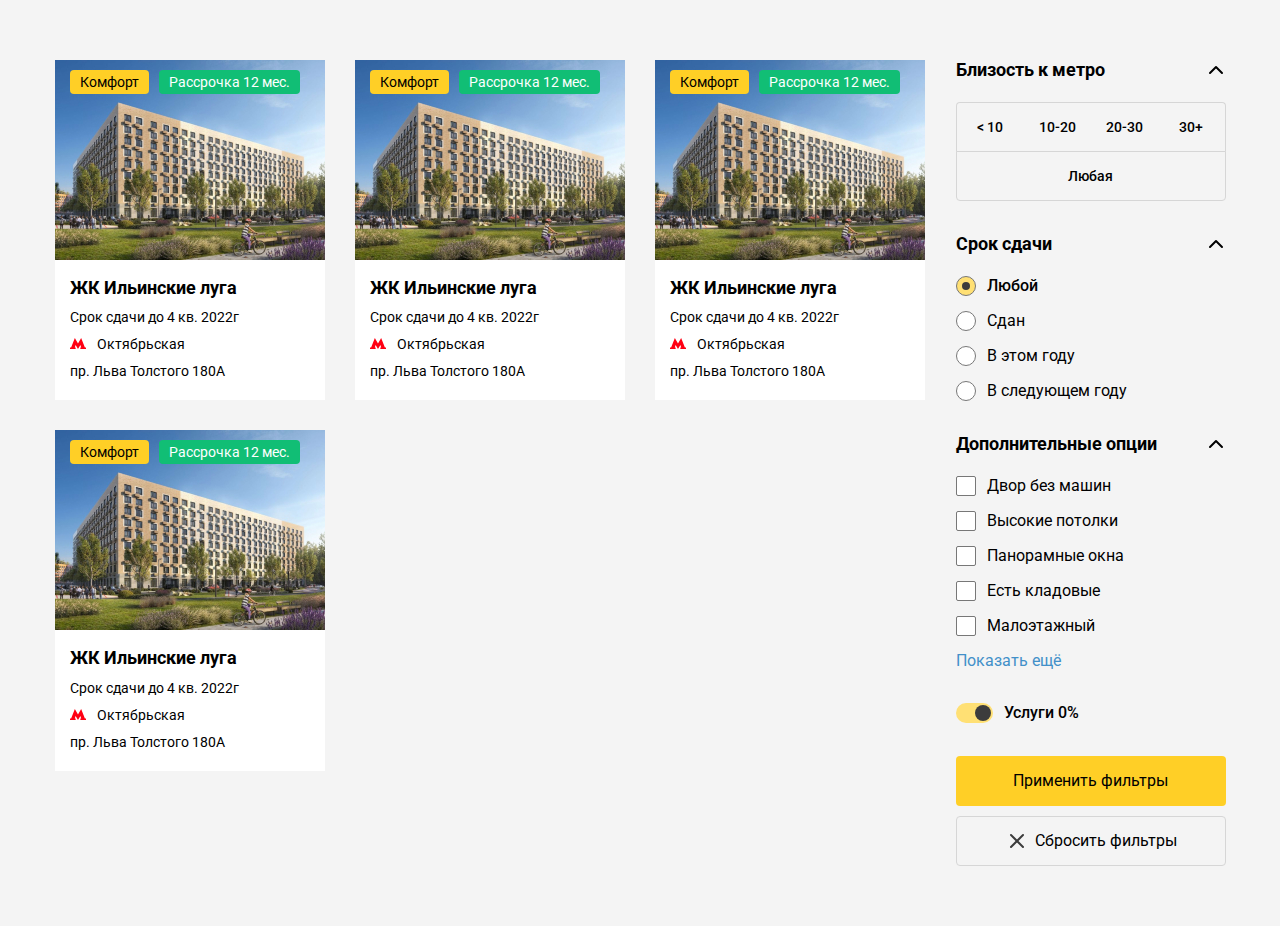
==== commit 5402e7be: "Code refactoring" ====
--- a/index.html
+++ b/index.html
@@ -16,343 +16,221 @@
       <div class="menu-icon"></div>
     </button>
   </div>
-  <div class="container">
-    <div class="row">
-      <main class="main cards-holder">
-        <a class="card-link" href="#">
-          <div class="card">
-            <div class="card__badges">
-              <div class="card__badge card__badge--class">Комфорт</div>
-              <div class="card__badge card__badge--credit">Рассрочка 12 мес.</div>
-            </div>
-            <div class="card__img">
-              <img src="./img/cards/img.jpg" alt="ЖК Ильинские луга">
-            </div>
-            <div class="card__content">
-              <h4 class="card__title">ЖК Ильинские луга</h4>
-              <div class="card__term">Срок сдачи до 4 кв. 2022г</div>
-              <div class="card__metro">Октябрьская</div>
-              <div class="card__address">пр. Льва Толстого 180А</div>
-            </div>
-          </div>
-        </a>
-        <a class="card-link" href="#">
-          <div class="card">
-            <div class="card__badges">
-              <div class="card__badge card__badge--class">Комфорт</div>
-              <div class="card__badge card__badge--credit">Рассрочка 12 мес.</div>
-            </div>
-            <div class="card__img">
-              <img src="./img/cards/img.jpg" alt="ЖК Ильинские луга">
-            </div>
-            <div class="card__content">
-              <h4 class="card__title">ЖК Ильинские луга</h4>
-              <div class="card__term">Срок сдачи до 4 кв. 2022г</div>
-              <div class="card__metro">Октябрьская</div>
-              <div class="card__address">пр. Льва Толстого 180А</div>
-            </div>
-          </div>
-        </a>
-        <a class="card-link" href="#">
-          <div class="card">
-            <div class="card__badges">
-              <div class="card__badge card__badge--class">Комфорт</div>
-              <div class="card__badge card__badge--credit">Рассрочка 12 мес.</div>
-            </div>
-            <div class="card__img">
-              <img src="./img/cards/img.jpg" alt="ЖК Ильинские луга">
-            </div>
-            <div class="card__content">
-              <h4 class="card__title">ЖК Ильинские луга</h4>
-              <div class="card__term">Срок сдачи до 4 кв. 2022г</div>
-              <div class="card__metro">Октябрьская</div>
-              <div class="card__address">пр. Льва Толстого 180А</div>
-            </div>
-          </div>
-        </a>
-        <a class="card-link" href="#">
-          <div class="card">
-            <div class="card__badges">
-              <div class="card__badge card__badge--class">Комфорт</div>
-              <div class="card__badge card__badge--credit">Рассрочка 12 мес.</div>
-            </div>
-            <div class="card__img">
-              <img src="./img/cards/img.jpg" alt="ЖК Ильинские луга">
-            </div>
-            <div class="card__content">
-              <h4 class="card__title">ЖК Ильинские луга</h4>
-              <div class="card__term">Срок сдачи до 4 кв. 2022г</div>
-              <div class="card__metro">Октябрьская</div>
-              <div class="card__address">пр. Льва Толстого 180А</div>
-            </div>
-          </div>
-        </a>
-        <a class="card-link" href="#">
-          <div class="card">
-            <div class="card__badges">
-              <div class="card__badge card__badge--class">Комфорт</div>
-              <div class="card__badge card__badge--credit">Рассрочка 12 мес.</div>
-            </div>
-            <div class="card__img">
-              <img src="./img/cards/img.jpg" alt="ЖК Ильинские луга">
-            </div>
-            <div class="card__content">
-              <h4 class="card__title">ЖК Ильинские луга</h4>
-              <div class="card__term">Срок сдачи до 4 кв. 2022г</div>
-              <div class="card__metro">Октябрьская</div>
-              <div class="card__address">пр. Льва Толстого 180А</div>
-            </div>
-          </div>
-        </a>
-        <a class="card-link" href="#">
-          <div class="card">
-            <div class="card__badges">
-              <div class="card__badge card__badge--class">Комфорт</div>
-              <div class="card__badge card__badge--credit">Рассрочка 12 мес.</div>
-            </div>
-            <div class="card__img">
-              <img src="./img/cards/img.jpg" alt="ЖК Ильинские луга">
-            </div>
-            <div class="card__content">
-              <h4 class="card__title">ЖК Ильинские луга</h4>
-              <div class="card__term">Срок сдачи до 4 кв. 2022г</div>
-              <div class="card__metro">Октябрьская</div>
-              <div class="card__address">пр. Льва Толстого 180А</div>
-            </div>
-          </div>
-        </a>
-        <a class="card-link" href="#">
-          <div class="card">
-            <div class="card__badges">
-              <div class="card__badge card__badge--class">Комфорт</div>
-              <div class="card__badge card__badge--credit">Рассрочка 12 мес.</div>
-            </div>
-            <div class="card__img">
-              <img src="./img/cards/img.jpg" alt="ЖК Ильинские луга">
-            </div>
-            <div class="card__content">
-              <h4 class="card__title">ЖК Ильинские луга</h4>
-              <div class="card__term">Срок сдачи до 4 кв. 2022г</div>
-              <div class="card__metro">Октябрьская</div>
-              <div class="card__address">пр. Льва Толстого 180А</div>
-            </div>
-          </div>
-        </a>
-        <a class="card-link" href="#">
-          <div class="card">
-            <div class="card__badges">
-              <div class="card__badge card__badge--class">Комфорт</div>
-              <div class="card__badge card__badge--credit">Рассрочка 12 мес.</div>
-            </div>
-            <div class="card__img">
-              <img src="./img/cards/img.jpg" alt="ЖК Ильинские луга">
-            </div>
-            <div class="card__content">
-              <h4 class="card__title">ЖК Ильинские луга</h4>
-              <div class="card__term">Срок сдачи до 4 кв. 2022г</div>
-              <div class="card__metro">Октябрьская</div>
-              <div class="card__address">пр. Льва Толстого 180А</div>
-            </div>
-          </div>
-        </a>
-        <a class="card-link" href="#">
-          <div class="card">
-            <div class="card__badges">
-              <div class="card__badge card__badge--class">Комфорт</div>
-              <div class="card__badge card__badge--credit">Рассрочка 12 мес.</div>
-            </div>
-            <div class="card__img">
-              <img src="./img/cards/img.jpg" alt="ЖК Ильинские луга">
-            </div>
-            <div class="card__content">
-              <h4 class="card__title">ЖК Ильинские луга</h4>
-              <div class="card__term">Срок сдачи до 4 кв. 2022г</div>
-              <div class="card__metro">Октябрьская</div>
-              <div class="card__address">пр. Льва Толстого 180А</div>
-            </div>
-          </div>
-        </a>
-        <a class="card-link card-link--hidden" href="#">
-          <div class="card">
-            <div class="card__badges">
-              <div class="card__badge card__badge--class">Комфорт</div>
-              <div class="card__badge card__badge--credit">Рассрочка 12 мес.</div>
-            </div>
-            <div class="card__img">
-              <img src="./img/cards/img.jpg" alt="ЖК Ильинские луга">
-            </div>
-            <div class="card__content">
-              <h4 class="card__title">ЖК Ильинские луга</h4>
-              <div class="card__term">Срок сдачи до 4 кв. 2022г</div>
-              <div class="card__metro">Октябрьская</div>
-              <div class="card__address">пр. Льва Толстого 180А</div>
-            </div>
-          </div>
-        </a>
-        <a class="card-link card-link--hidden" href="#">
-          <div class="card">
-            <div class="card__badges">
-              <div class="card__badge card__badge--class">Комфорт</div>
-              <div class="card__badge card__badge--credit">Рассрочка 12 мес.</div>
-            </div>
-            <div class="card__img">
-              <img src="./img/cards/img.jpg" alt="ЖК Ильинские луга">
-            </div>
-            <div class="card__content">
-              <h4 class="card__title">ЖК Ильинские луга</h4>
-              <div class="card__term">Срок сдачи до 4 кв. 2022г</div>
-              <div class="card__metro">Октябрьская</div>
-              <div class="card__address">пр. Льва Толстого 180А</div>
-            </div>
-          </div>
-        </a>
-        <a class="card-link card-link--hidden" href="#">
-          <div class="card">
-            <div class="card__badges">
-              <div class="card__badge card__badge--class">Комфорт</div>
-              <div class="card__badge card__badge--credit">Рассрочка 12 мес.</div>
-            </div>
-            <div class="card__img">
-              <img src="./img/cards/img.jpg" alt="ЖК Ильинские луга">
-            </div>
-            <div class="card__content">
-              <h4 class="card__title">ЖК Ильинские луга</h4>
-              <div class="card__term">Срок сдачи до 4 кв. 2022г</div>
-              <div class="card__metro">Октябрьская</div>
-              <div class="card__address">пр. Льва Толстого 180А</div>
-            </div>
-          </div>
-        </a>
-        <button class="btn-more">
+    <div class="general container">
+      <main class="main">
+        <section class="cards">
+          <ul class="cards__list">
+            <li class="cards__item">
+              <a class="card" href="#">
+                <div class="card__badges">
+                  <p class="card__badge">Комфорт</p>
+                  <p class="card__badge card__badge--credit">Рассрочка 12 мес.</p>
+                </div>
+                <div class="card__img">
+                  <img src="./img/cards/img.jpg" alt="ЖК Ильинские луга">
+                </div>
+                <address class="card__content">
+                  <h4 class="card__title">ЖК Ильинские луга</h4>
+                  <p class="card__term">Срок сдачи до 4 кв. 2022г</p>
+                  <p class="card__metro">Октябрьская</p>
+                  <p class="card__address">пр. Льва Толстого 180А</p>
+                </address>
+              </a>
+            </li>
+            <li class="cards__item">
+              <a class="card" href="#">
+                <div class="card__badges">
+                  <p class="card__badge">Комфорт</p>
+                  <p class="card__badge card__badge--credit">Рассрочка 12 мес.</p>
+                </div>
+                <div class="card__img">
+                  <img src="./img/cards/img.jpg" alt="ЖК Ильинские луга">
+                </div>
+                <address class="card__content">
+                  <h4 class="card__title">ЖК Ильинские луга</h4>
+                  <p class="card__term">Срок сдачи до 4 кв. 2022г</p>
+                  <p class="card__metro">Октябрьская</p>
+                  <p class="card__address">пр. Льва Толстого 180А</p>
+                </address>
+              </a>
+            </li>
+            <li class="cards__item">
+              <a class="card" href="#">
+                <div class="card__badges">
+                  <p class="card__badge">Комфорт</p>
+                  <p class="card__badge card__badge--credit">Рассрочка 12 мес.</p>
+                </div>
+                <div class="card__img">
+                  <img src="./img/cards/img.jpg" alt="ЖК Ильинские луга">
+                </div>
+                <address class="card__content">
+                  <h4 class="card__title">ЖК Ильинские луга</h4>
+                  <p class="card__term">Срок сдачи до 4 кв. 2022г</p>
+                  <p class="card__metro">Октябрьская</p>
+                  <p class="card__address">пр. Льва Толстого 180А</p>
+                </address>
+              </a>
+            </li>
+            <li class="cards__item">
+              <a class="card" href="#">
+                <div class="card__badges">
+                  <p class="card__badge">Комфорт</p>
+                  <p class="card__badge card__badge--credit">Рассрочка 12 мес.</p>
+                </div>
+                <div class="card__img">
+                  <img src="./img/cards/img.jpg" alt="ЖК Ильинские луга">
+                </div>
+                <address class="card__content">
+                  <h4 class="card__title">ЖК Ильинские луга</h4>
+                  <p class="card__term">Срок сдачи до 4 кв. 2022г</p>
+                  <p class="card__metro">Октябрьская</p>
+                  <p class="card__address">пр. Льва Толстого 180А</p>
+                </address>
+              </a>
+            </li>
+
+          </ul>
+        </section>
+        <!-- <button class="btn-more">
           <img class="btn-more__img" src="./img/icons/plus-circle.svg" alt="Показать ещё икнока">
           <span>Показать ещё</span>
-        </button>
+        </button> -->
       </main>
       <aside class="sidebar">
-        <form>
-          <div class="widget">
-            <div class="widget__title">
-              Близость к метро
-            </div>
-            <div class="widget__body">
-              <div class="location">
-                <div class="location__row">
-                  <input class="location__checkbox" type="checkbox" data-location-param id="location-01">
-                  <label class="location__btn" for="location-01">&lt; 10</label>
-                  <input class="location__checkbox" type="checkbox" data-location-param id="location-02">
-                  <label class="location__btn" for="location-02">10-20</label>
-                  <input class="location__checkbox" type="checkbox" data-location-param id="location-03">
-                  <label class="location__btn" for="location-03">20-30</label>
-                  <input class="location__checkbox" type="checkbox" data-location-param id="location-04">
-                  <label class="location__btn" for="location-04">30+</label>
-                </div>
-                <div class="location__row">
-                  <input class="location__checkbox" type="checkbox" id="location-05" checked>
-                  <label class="location__btn" for="location-05">Любая</label>
-                </div>
-              </div>
-            </div>
-          </div>
-          <div class="widget">
-            <div class="widget__title">
-              Срок сдачи
-            </div>
-            <div class="widget__body">
-              <label class="radio">
-                <input class="radio__real" type="radio" name="term" checked>
-                <span class="radio__fake"></span>
-                <span class="radio__title">Любой</span>
-              </label>
-              <label class="radio">
-                <input class="radio__real" type="radio" name="term">
-                <span class="radio__fake"></span>
-                <span class="radio__title">Сдан</span>
-              </label>
-              <label class="radio">
-                <input class="radio__real" type="radio" name="term">
-                <span class="radio__fake"></span>
-                <span class="radio__title">В этом году</span>
-              </label>
-              <label class="radio">
-                <input class="radio__real" type="radio" name="term">
-                <span class="radio__fake"></span>
-                <span class="radio__title">В следующем году</span>
-              </label>
-            </div>
-          </div>
-          <div class="widget">
-            <div class="widget__title">
-              Дополнительные опции
-            </div>
-            <div class="widget__body">
-              <label class="checkbox">
-                <input class="checkbox__real" type="checkbox" name="value-01">
-                <span class="checkbox__fake"></span>
-                <span class="checkbox__title">Двор без машин</span>
-              </label>
-              <label class="checkbox">
-                <input class="checkbox__real" type="checkbox" name="value-02">
-                <span class="checkbox__fake"></span>
-                <span class="checkbox__title">Высокие потолки</span>
-              </label>
-              <label class="checkbox">
-                <input class="checkbox__real" type="checkbox" name="value-03">
-                <span class="checkbox__fake"></span>
-                <span class="checkbox__title">Панорамные окна</span>
-              </label>
-              <label class="checkbox">
-                <input class="checkbox__real" type="checkbox" name="value-04">
-                <span class="checkbox__fake"></span>
-                <span class="checkbox__title">Есть кладовые</span>
-              </label>
-              <label class="checkbox">
-                <input class="checkbox__real" type="checkbox" name="value-05">
-                <span class="checkbox__fake"></span>
-                <span class="checkbox__title">Малоэтажный</span>
-              </label>
-              <label class="checkbox checkbox--hidden">
-                <input class="checkbox__real" type="checkbox" name="value-06">
-                <span class="checkbox__fake"></span>
-                <span class="checkbox__title">Дополнительный пункт 1</span>
-              </label>
-              <label class="checkbox checkbox--hidden">
-                <input class="checkbox__real" type="checkbox" name="value-07">
-                <span class="checkbox__fake"></span>
-                <span class="checkbox__title">Дополнительный пункт 2</span>
-              </label>
-              <label class="checkbox checkbox--hidden">
-                <input class="checkbox__real" type="checkbox" name="value-08">
-                <span class="checkbox__fake"></span>
-                <span class="checkbox__title">Дополнительный пункт 3</span>
-              </label>
-              <button class="widget__btn-hidden-show" data-options="hidden">Показать ещё</button>
-            </div>
-          </div>
-          <div class="widget widget--top-30">
-            <div class="widget__body">
-              <label class="toggle">
-                <input class="toggle__real" type="checkbox" name="comission" checked>
-                <span class="toggle__fake"></span>
-                <span class="toggle__title">Услуги 0%</span>
-              </label>
-            </div>
-          </div>
-          <div class="widget widget--top-30">
-            <div class="widget__body">
-              <button class="form-btn form-btn--submit">
-                <span>Применить фильтры</span>
-              </button>
-              <button class="form-btn" type="reset">
-                <img src="./img/icons/x.svg" alt="X">
-                <span>Сбросить фильтры</span>
-              </button>
-            </div>
-          </div>
-        </form>
+          <form class="sidebar__form">
+            <div class="widget">
+              <h3 class="widget__title">
+                Близость к метро
+              </h3>
+              <div class="widget__body">
+                <div class="location">
+                  <div class="location__row">
+                    <label class="location-checkbox">
+                      <input class="location-checkbox__input visually-hidden" type="checkbox" name="location1">
+                      <span class="location-checkbox__btn">&lt; 10</span>
+                    </label>
+                    <label class="location-checkbox">
+                      <input class="location-checkbox__input visually-hidden" type="checkbox" name="location2">
+                      <span class="location-checkbox__btn">10-20</span>
+                    </label>
+                    <label class="location-checkbox">
+                      <input class="location-checkbox__input visually-hidden" type="checkbox" name="location3">
+                      <span class="location-checkbox__btn">20-30</span>
+                    </label>
+                    <label class="location-checkbox">
+                      <input class="location-checkbox__input visually-hidden" type="checkbox" name="location4">
+                      <span class="location-checkbox__btn">30+</span>
+                    </label>
+                  </div>
+                  <div class="location__row">
+                    <label class="location-checkbox">
+                      <input class="location-checkbox__input visually-hidden" type="checkbox" name="location5">
+                      <span class="location-checkbox__btn">Любая</span>
+                    </label>
+                  </div>
+                </div>
+              </div>
+            </div>
+            <div class="widget">
+              <div class="widget__title">
+                Срок сдачи
+              </div>
+              <div class="widget__body">
+                <label class="radio">
+                  <input class="radio__real" type="radio" name="term" checked>
+                  <span class="radio__fake"></span>
+                  <span class="radio__title">Любой</span>
+                </label>
+                <label class="radio">
+                  <input class="radio__real" type="radio" name="term">
+                  <span class="radio__fake"></span>
+                  <span class="radio__title">Сдан</span>
+                </label>
+                <label class="radio">
+                  <input class="radio__real" type="radio" name="term">
+                  <span class="radio__fake"></span>
+                  <span class="radio__title">В этом году</span>
+                </label>
+                <label class="radio">
+                  <input class="radio__real" type="radio" name="term">
+                  <span class="radio__fake"></span>
+                  <span class="radio__title">В следующем году</span>
+                </label>
+              </div>
+            </div>
+            <div class="widget">
+              <div class="widget__title">
+                Дополнительные опции
+              </div>
+              <div class="widget__body">
+                <label class="checkbox">
+                  <input class="checkbox__real" type="checkbox" name="value-01">
+                  <span class="checkbox__fake"></span>
+                  <span class="checkbox__title">Двор без машин</span>
+                </label>
+                <label class="checkbox">
+                  <input class="checkbox__real" type="checkbox" name="value-02">
+                  <span class="checkbox__fake"></span>
+                  <span class="checkbox__title">Высокие потолки</span>
+                </label>
+                <label class="checkbox">
+                  <input class="checkbox__real" type="checkbox" name="value-03">
+                  <span class="checkbox__fake"></span>
+                  <span class="checkbox__title">Панорамные окна</span>
+                </label>
+                <label class="checkbox">
+                  <input class="checkbox__real" type="checkbox" name="value-04">
+                  <span class="checkbox__fake"></span>
+                  <span class="checkbox__title">Есть кладовые</span>
+                </label>
+                <label class="checkbox">
+                  <input class="checkbox__real" type="checkbox" name="value-05">
+                  <span class="checkbox__fake"></span>
+                  <span class="checkbox__title">Малоэтажный</span>
+                </label>
+                <label class="checkbox checkbox--hidden">
+                  <input class="checkbox__real" type="checkbox" name="value-06">
+                  <span class="checkbox__fake"></span>
+                  <span class="checkbox__title">Дополнительный пункт 1</span>
+                </label>
+                <label class="checkbox checkbox--hidden">
+                  <input class="checkbox__real" type="checkbox" name="value-07">
+                  <span class="checkbox__fake"></span>
+                  <span class="checkbox__title">Дополнительный пункт 2</span>
+                </label>
+                <label class="checkbox checkbox--hidden">
+                  <input class="checkbox__real" type="checkbox" name="value-08">
+                  <span class="checkbox__fake"></span>
+                  <span class="checkbox__title">Дополнительный пункт 3</span>
+                </label>
+                <button class="widget__btn-hidden-show" data-options="hidden">Показать ещё</button>
+              </div>
+            </div>
+            <div class="widget widget--top-30">
+              <div class="widget__body">
+                <label class="toggle">
+                  <input class="toggle__real" type="checkbox" name="comission" checked>
+                  <span class="toggle__fake"></span>
+                  <span class="toggle__title">Услуги 0%</span>
+                </label>
+              </div>
+            </div>
+            <div class="widget widget--top-30">
+              <div class="widget__body">
+                <button class="form-btn form-btn--submit">
+                  <span>Применить фильтры</span>
+                </button>
+                <button class="form-btn" type="reset">
+                  <img src="./img/icons/x.svg" alt="X">
+                  <span>Сбросить фильтры</span>
+                </button>
+              </div>
+            </div>
+          </form>
       </aside>
     </div>
   </div>
-  <script src="./js/main.js"></script>
+  <script type="module" src="./js/main.js"></script>
 </body>
 
 </html>
--- a/styles/common.css
+++ b/styles/common.css
@@ -357,7 +357,7 @@
   margin: 0;
   font-family: 'Roboto', sans-serif;
   color: #000;
-  background-color: #fff;
+  background-color: #f4f4f4;
 }
 
 ul {
@@ -374,6 +374,17 @@
   display: block;
   max-width: 100%;
   height: auto;
+}
+
+.visually-hidden {
+  position: absolute;
+  width: 1px;
+  height: 1px;
+  margin: -1px;
+  padding: 0;
+  overflow: hidden;
+  border: 0;
+  clip: rect(0 0 0 0);
 }
 
 .toggle-sidebar {
@@ -460,72 +471,6 @@
   transition: top 0.2s linear, transform 0.2s ease-in 0.2s, -webkit-transform 0.2s ease-in 0.2s;
 }
 
-.container {
-  max-width: 1200px;
-  margin: 0 auto;
-  padding: 60px 15px;
-}
-
-@media (max-width: 1200px) {
-  .container {
-    max-width: 830px;
-  }
-}
-
-@media (max-width: 829px) {
-  .container {
-    max-width: 600px;
-  }
-}
-
-.row {
-  display: -webkit-box;
-  display: -ms-flexbox;
-  display: flex;
-  -webkit-box-pack: justify;
-      -ms-flex-pack: justify;
-          justify-content: space-between;
-}
-
-.main {
-  width: 870px;
-}
-
-.main + .sidebar {
-  margin-left: 30px;
-}
-
-.sidebar {
-  min-width: 200px;
-  width: 270px;
-}
-
-@media (max-width: 829px) {
-  .sidebar {
-    margin-left: 0 !important;
-    position: fixed;
-    top: 0;
-    left: 0;
-    bottom: 0;
-    padding: 15px;
-    background-color: #fff;
-    -webkit-box-shadow: 0px 0px 20px 4px black;
-            box-shadow: 0px 0px 20px 4px black;
-    overflow-y: scroll;
-    -webkit-transform: translateX(-150%);
-            transform: translateX(-150%);
-    -webkit-transition: -webkit-transform 0.3s ease-in;
-    transition: -webkit-transform 0.3s ease-in;
-    transition: transform 0.3s ease-in;
-    transition: transform 0.3s ease-in, -webkit-transform 0.3s ease-in;
-  }
-}
-
-.sidebar--mobile-active {
-  -webkit-transform: translateX(0%);
-          transform: translateX(0%);
-}
-
 .cards-holder {
   display: -webkit-box;
   display: -ms-flexbox;
@@ -551,109 +496,6 @@
         -ms-flex-align: center;
             align-items: center;
   }
-}
-
-.card-link {
-  display: inline-block;
-  text-decoration: none;
-  -webkit-transition: opacity, -webkit-transform 0.2s ease-in;
-  transition: opacity, -webkit-transform 0.2s ease-in;
-  transition: opacity, transform 0.2s ease-in;
-  transition: opacity, transform 0.2s ease-in, -webkit-transform 0.2s ease-in;
-}
-
-.card-link:hover {
-  opacity: 0.9;
-  -webkit-transform: translateY(-5px);
-          transform: translateY(-5px);
-}
-
-.card-link--hidden {
-  display: none !important;
-}
-
-.card {
-  position: relative;
-  width: 270px;
-  background-color: #fff;
-}
-
-.card__badges {
-  position: absolute;
-  top: 10px;
-  left: 15px;
-  right: 15px;
-  display: -webkit-box;
-  display: -ms-flexbox;
-  display: flex;
-}
-
-.card__badges > * + * {
-  margin-left: 10px;
-}
-
-.card__badge {
-  display: inline-block;
-  height: 22px;
-  padding: 0 10px;
-  background-color: #f4f0f0;
-  border-radius: 4px;
-  font-size: 14px;
-  line-height: 23px;
-}
-
-.card__badge--class {
-  background-color: #ffcf26;
-  color: #000;
-}
-
-.card__badge--credit {
-  background-color: #11be75;
-  color: #fff;
-}
-
-.card__content {
-  padding: 16px 15px 20px;
-}
-
-.card__title {
-  margin: 0;
-  margin-bottom: 11px;
-  font-weight: bold;
-  font-size: 18px;
-  line-height: 1.3;
-  color: #000;
-}
-
-.card__term {
-  margin-bottom: 11px;
-  font-size: 14px;
-  line-height: 1.14;
-  color: #000;
-}
-
-.card__metro {
-  margin-bottom: 10px;
-  font-size: 14px;
-  line-height: 1.14;
-  color: #000;
-}
-
-.card__metro:before {
-  content: "";
-  margin-right: 11px;
-  display: inline-block;
-  vertical-align: baseline;
-  width: 16px;
-  height: 11px;
-  background-image: url("./../img/icons/metro.svg");
-  background-size: initial;
-}
-
-.card__address {
-  font-size: 14px;
-  line-height: 1.14;
-  color: #777;
 }
 
 .btn-more {
@@ -688,89 +530,43 @@
   margin-right: 10px;
 }
 
-.widget:not(:last-child) {
-  margin-bottom: 33px;
-}
-
-.widget--top-30 {
-  margin-top: 30px !important;
-}
-
-.widget__title {
-  position: relative;
-  margin-bottom: 21px;
-  font-weight: bold;
-  font-size: 18px;
-  line-height: 1.16;
-  color: #000;
-  cursor: pointer;
-}
-
-.widget__title::after {
-  content: "";
-  width: 20px;
-  height: 20px;
-  position: absolute;
-  right: 1px;
-  top: -1px;
-  background-image: url("./../img/icons/chevron-up.svg");
-  background-repeat: no-repeat;
-  background-size: initial;
-  background-position: center;
-}
-
-.widget__title--active::after {
-  -webkit-transform: rotate(180deg);
-          transform: rotate(180deg);
-}
-
-.widget__body--hidden {
+.widget__hidden {
   display: none;
-}
-
-.widget__body .location__row {
-  display: -webkit-box;
-  display: -ms-flexbox;
-  display: flex;
-}
-
-.widget__body .location__row:first-child {
-  overflow: hidden;
-  border-radius: 4px 4px 0 0;
-  border: 1px solid #d6d6d6;
-}
-
-.widget__body .location__row:last-child {
-  overflow: hidden;
-  border-radius: 0 0 4px 4px;
-  border: 1px solid #d6d6d6;
-  border-top: none;
-}
-
-.widget__body .location__btn {
-  -webkit-box-flex: 1;
-      -ms-flex-positive: 1;
-          flex-grow: 1;
-  height: 48px;
-  padding: 0 15px;
-  background-color: transparent;
+  margin-top: 15px;
+}
+
+.widget__btn-hidden-show {
+  display: inline-block;
+  margin-top: 15px;
+  padding: 0;
+  background: transparent;
   border: none;
-  text-align: center;
   font-family: inherit;
   font-style: normal;
-  font-weight: 500;
-  font-size: 14px;
-  line-height: 50px;
+  font-weight: normal;
+  font-size: 16px;
+  line-height: 1.19;
+  color: #4290c9;
   cursor: pointer;
-  -webkit-transition: background-color 0.2s ease-in;
-  transition: background-color 0.2s ease-in;
-}
-
-.widget__body .location__btn:hover {
-  background-color: #fff0bb;
-}
-
-.widget__body .location__checkbox {
+  -webkit-transition: opacity 0.2s ease-in;
+  transition: opacity 0.2s ease-in;
+}
+
+.widget__btn-hidden-show:hover {
+  color: #007fda;
+  text-decoration: underline;
+}
+
+.radio {
+  display: block;
+  cursor: pointer;
+}
+
+.radio + .radio {
+  margin-top: 15px;
+}
+
+.radio__real {
   width: 1px;
   height: 1px;
   position: absolute;
@@ -780,38 +576,11 @@
           appearance: none;
 }
 
-.widget__body .location__checkbox:checked + .location__btn {
-  background-color: #ffcf26;
-}
-
-.widget__body .location__checkbox:checked + .location__btn:hover {
-  background-color: #e0b000;
-}
-
-.widget__body .radio {
-  display: block;
-  cursor: pointer;
-}
-
-.widget__body .radio + .radio {
-  margin-top: 15px;
-}
-
-.widget__body .radio__real {
-  width: 1px;
-  height: 1px;
-  position: absolute;
-  opacity: 0;
-  -webkit-appearance: none;
-     -moz-appearance: none;
-          appearance: none;
-}
-
-.widget__body .radio__real:checked + .radio__fake {
+.radio__real:checked + .radio__fake {
   background-color: #ffe074;
 }
 
-.widget__body .radio__real:checked + .radio__fake::before {
+.radio__real:checked + .radio__fake::before {
   position: absolute;
   top: 50%;
   left: 50%;
@@ -824,11 +593,11 @@
           transform: translate(-50%, -50%);
 }
 
-.widget__body .radio__real:checked ~ .radio__title {
+.radio__real:checked ~ .radio__title {
   font-weight: 500;
 }
 
-.widget__body .radio__fake {
+.radio__fake {
   position: relative;
   display: inline-block;
   margin-right: 7px;
@@ -840,27 +609,27 @@
   vertical-align: bottom;
 }
 
-.widget__body .radio__title {
+.radio__title {
   font-weight: 400;
   font-size: 16px;
   line-height: 1.18;
   color: #000;
 }
 
-.widget__body .checkbox {
+.checkbox {
   display: block;
   cursor: pointer;
 }
 
-.widget__body .checkbox--hidden {
+.checkbox--hidden {
   display: none;
 }
 
-.widget__body .checkbox + .checkbox {
+.checkbox + .checkbox {
   margin-top: 15px;
 }
 
-.widget__body .checkbox__real {
+.checkbox__real {
   width: 1px;
   height: 1px;
   position: absolute;
@@ -870,11 +639,11 @@
           appearance: none;
 }
 
-.widget__body .checkbox__real:checked + .checkbox__fake {
+.checkbox__real:checked + .checkbox__fake {
   background-color: #ffe074;
 }
 
-.widget__body .checkbox__real:checked + .checkbox__fake::before {
+.checkbox__real:checked + .checkbox__fake::before {
   position: absolute;
   top: 50%;
   left: 50%;
@@ -888,34 +657,34 @@
           transform: translate(-50%, -50%);
 }
 
-.widget__body .checkbox__real:checked ~ .checkbox__title {
+.checkbox__real:checked ~ .checkbox__title {
   font-weight: 500;
 }
 
-.widget__body .checkbox__fake {
+.checkbox__fake {
   position: relative;
   display: inline-block;
   margin-right: 7px;
   width: 20px;
   height: 20px;
-  background-color: transparent;
+  background-color: #fff;
   border: 1px solid #777;
   border-radius: 2px;
   vertical-align: bottom;
 }
 
-.widget__body .checkbox__title {
+.checkbox__title {
   font-weight: 400;
   font-size: 16px;
   line-height: 1.18;
   color: #000;
 }
 
-.widget__body .toggle {
+.toggle {
   cursor: pointer;
 }
 
-.widget__body .toggle__real {
+.toggle__real {
   width: 1px;
   height: 1px;
   position: absolute;
@@ -925,20 +694,20 @@
           appearance: none;
 }
 
-.widget__body .toggle__real:checked ~ .toggle__title {
+.toggle__real:checked ~ .toggle__title {
   font-weight: 500;
 }
 
-.widget__body .toggle__real:checked + .toggle__fake {
+.toggle__real:checked + .toggle__fake {
   background-color: #ffe074;
 }
 
-.widget__body .toggle__real:checked + .toggle__fake::before {
+.toggle__real:checked + .toggle__fake::before {
   left: 19px;
   right: 2px;
 }
 
-.widget__body .toggle__fake {
+.toggle__fake {
   position: relative;
   display: inline-block;
   margin-right: 7px;
@@ -949,7 +718,7 @@
   vertical-align: bottom;
 }
 
-.widget__body .toggle__fake::before {
+.toggle__fake::before {
   position: absolute;
   top: 2px;
   left: 2px;
@@ -962,14 +731,14 @@
   transition: all 0.2s ease-in;
 }
 
-.widget__body .toggle__title {
+.toggle__title {
   font-weight: 400;
   font-size: 16px;
   line-height: 1.18;
   color: #000;
 }
 
-.widget__body .form-btn {
+.form-btn {
   display: -webkit-box;
   display: -ms-flexbox;
   display: flex;
@@ -995,51 +764,293 @@
   transition: background-color 0.2s ease-in;
 }
 
-.widget__body .form-btn + .form-btn {
+.form-btn + .form-btn {
   margin-top: 10px;
 }
 
-.widget__body .form-btn:hover {
+.form-btn:hover {
   background-color: #e7e7e7;
 }
 
-.widget__body .form-btn img {
+.form-btn img {
   margin-right: 6px;
 }
 
-.widget__body .form-btn--submit {
+.form-btn--submit {
   background-color: #ffcf26;
   border: none;
   color: #000;
 }
 
-.widget__body .form-btn--submit:hover {
+.form-btn--submit:hover {
   background-color: #ffe173;
 }
 
-.widget__hidden {
+.container {
+  margin: 0 auto;
+  padding: 0 15px;
+  max-width: calc(1171px + 15px * 2);
+}
+
+.general {
+  display: -webkit-box;
+  display: -ms-flexbox;
+  display: flex;
+  -webkit-box-pack: justify;
+      -ms-flex-pack: justify;
+          justify-content: space-between;
+  -webkit-column-gap: 30px;
+          column-gap: 30px;
+  padding-top: 60px;
+  padding-bottom: 60px;
+}
+
+.main {
+  width: 870px;
+}
+
+.cards {
+  width: 100%;
+}
+
+.cards__list {
+  display: -ms-grid;
+  display: grid;
+  -ms-grid-columns: (minmax(270px, 1fr))[auto-fill];
+      grid-template-columns: repeat(auto-fill, minmax(270px, 1fr));
+  gap: 30px;
+}
+
+.card {
+  position: relative;
+  display: inline-block;
+  width: 270px;
+  text-decoration: none;
+  background-color: #fff;
+  -webkit-transition: all 0.2s ease-in;
+  transition: all 0.2s ease-in;
+  -webkit-transition-property: opacity, -webkit-transform;
+  transition-property: opacity, -webkit-transform;
+  transition-property: opacity, transform;
+  transition-property: opacity, transform, -webkit-transform;
+}
+
+.card__badges {
+  position: absolute;
+  top: 10px;
+  left: 15px;
+  right: 15px;
+  display: -webkit-box;
+  display: -ms-flexbox;
+  display: flex;
+  -ms-flex-wrap: wrap;
+      flex-wrap: wrap;
+  gap: 10px;
+}
+
+.card__badge {
+  display: inline-block;
+  margin: 0;
+  border-radius: 4px;
+  padding: 4px 10px;
+  font-size: 14px;
+  background-color: #ffcf26;
+  color: #000;
+}
+
+.card__badge--credit {
+  background-color: #11be75;
+  color: #fff;
+}
+
+.card__content {
+  padding: 16px 15px 20px;
+  font-style: normal;
+}
+
+.card__content p {
+  margin: 0 0 11px;
+  font-size: 14px;
+  line-height: 1.14;
+  color: #000;
+}
+
+.card__content p:last-child {
+  margin-bottom: 0;
+}
+
+.card__title {
+  margin: 0 0 11px;
+  font-weight: 700;
+  font-size: 18px;
+  line-height: 1.3;
+  color: #000;
+}
+
+.card__metro:before {
+  content: "";
+  display: inline-block;
+  margin-right: 11px;
+  width: 16px;
+  height: 11px;
+  background-image: url("./../img/icons/metro.svg");
+  background-size: initial;
+}
+
+.card__address {
+  margin: 0;
+  color: #777;
+}
+
+.card--hidden {
+  display: none !important;
+}
+
+.card:hover {
+  opacity: 0.9;
+  -webkit-transform: translateY(-5px);
+          transform: translateY(-5px);
+}
+
+.sidebar__form {
+  min-width: 270px;
+  background-color: #f4f4f4;
+}
+
+@media (min-width: 1024px) {
+  .sidebar__form {
+    width: 270px;
+  }
+}
+
+@media (max-width: 1023px) {
+  .sidebar__form {
+    position: fixed;
+    top: 0;
+    left: 0;
+    bottom: 0;
+    overflow-y: scroll;
+    padding: 30px;
+    height: 100vh;
+    -webkit-transform: translateX(-100%);
+            transform: translateX(-100%);
+  }
+  .sidebar.is-open {
+    position: fixed;
+    top: 0;
+    right: 0;
+    bottom: 0;
+    left: 0;
+    background-color: rgba(0, 0, 0, 0.6);
+  }
+  .sidebar.is-open .sidebar__form {
+    -webkit-transform: translateX(0%);
+            transform: translateX(0%);
+  }
+}
+
+.widget:not(:last-child) {
+  margin-bottom: 33px;
+}
+
+.widget__title {
+  position: relative;
+  margin: 0 0 21px;
+  padding-right: 30px;
+  font-weight: 700;
+  font-size: 18px;
+  line-height: 1.16;
+  color: #000;
+  cursor: pointer;
+}
+
+.widget__title::after {
+  content: "";
+  width: 20px;
+  height: 20px;
+  position: absolute;
+  top: 50%;
+  right: 0;
+  background-image: url("./../img/icons/chevron-up.svg");
+  background-repeat: no-repeat;
+  background-size: initial;
+  background-position: center;
+  -webkit-transform: translateY(-50%);
+          transform: translateY(-50%);
+  -webkit-transition: all 0.2s ease-in;
+  transition: all 0.2s ease-in;
+  -webkit-transition-property: -webkit-transform;
+  transition-property: -webkit-transform;
+  transition-property: transform;
+  transition-property: transform, -webkit-transform;
+}
+
+.widget.hidden .widget__title::after {
+  -webkit-transform: translateY(-50%) rotate(-180deg);
+          transform: translateY(-50%) rotate(-180deg);
+}
+
+.widget.hidden .widget__body {
   display: none;
-  margin-top: 15px;
-}
-
-.widget__btn-hidden-show {
-  display: inline-block;
-  margin-top: 15px;
-  padding: 0;
-  background: transparent;
-  border: none;
-  font-family: inherit;
-  font-style: normal;
-  font-weight: normal;
-  font-size: 16px;
-  line-height: 1.19;
-  color: #4290c9;
+}
+
+.location__row {
+  overflow: hidden;
+  border: 1px solid #d6d6d6;
+  height: 50px;
+}
+
+.location__row:nth-of-type(1) {
+  display: -ms-grid;
+  display: grid;
+  -ms-grid-columns: (67px)[4];
+      grid-template-columns: repeat(4, 67px);
+  margin-bottom: -1px;
+  border-radius: 4px 4px 0 0;
+  border-bottom-color: transparent;
+}
+
+.location__row:nth-of-type(2) {
+  border-radius: 0 0 4px 4px;
+}
+
+.location-checkbox {
+  width: 100%;
+  height: 100%;
+}
+
+.location-checkbox__btn {
+  display: -webkit-box;
+  display: -ms-flexbox;
+  display: flex;
+  -webkit-box-pack: center;
+      -ms-flex-pack: center;
+          justify-content: center;
+  -webkit-box-align: center;
+      -ms-flex-align: center;
+          align-items: center;
+  padding: 5px;
+  width: 100%;
+  height: 100%;
+  font-weight: 500;
+  font-size: 14px;
+  line-height: 16px;
+  text-align: center;
+  -webkit-transition: all 0.3s ease-in-out;
+  transition: all 0.3s ease-in-out;
+  -webkit-transition-property: background-color;
+  transition-property: background-color;
   cursor: pointer;
-  -webkit-transition: opacity 0.2s ease-in;
-  transition: opacity 0.2s ease-in;
-}
-
-.widget__btn-hidden-show:hover {
-  color: #007fda;
-  text-decoration: underline;
-}
+}
+
+.location-checkbox__btn:hover {
+  background-color: #ffcf26;
+}
+
+.location-checkbox input[type="checkbox"]:checked ~ .location-checkbox__btn {
+  background-color: #ffcf26;
+}
+
+.location-checkbox input[type="checkbox"]:checked ~ .location-checkbox__btn:hover {
+  background-color: #e1b720;
+}
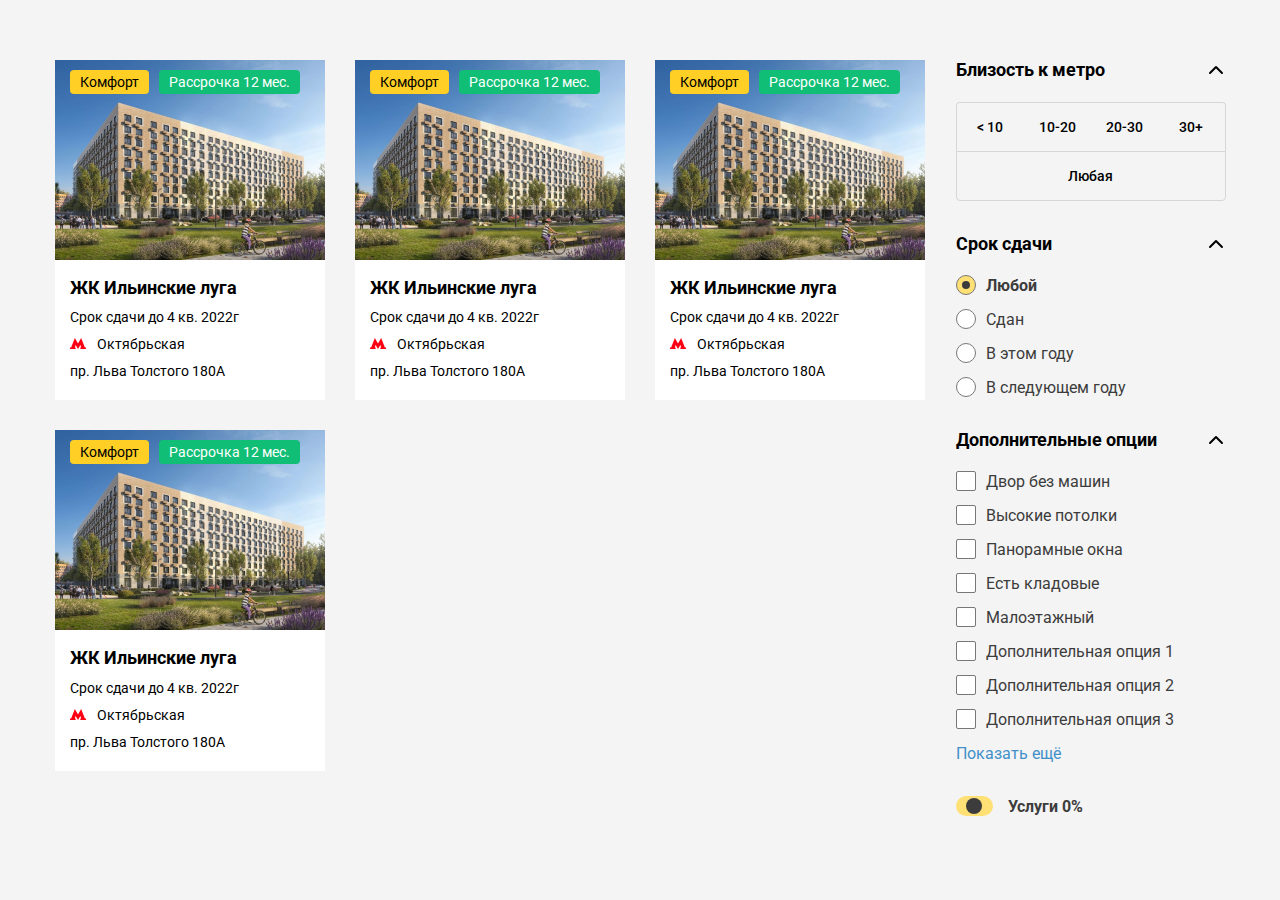
==== commit 09070587: "Project work" ====
--- a/index.html
+++ b/index.html
@@ -11,211 +11,234 @@
 </head>
 
 <body>
-  <div class="toggle-sidebar">
-    <button class="menu-icon-wrapper">
-      <div class="menu-icon"></div>
-    </button>
-  </div>
-    <div class="general container">
-      <main class="main">
-        <section class="cards">
-          <ul class="cards__list">
-            <li class="cards__item">
-              <a class="card" href="#">
-                <div class="card__badges">
-                  <p class="card__badge">Комфорт</p>
-                  <p class="card__badge card__badge--credit">Рассрочка 12 мес.</p>
-                </div>
-                <div class="card__img">
-                  <img src="./img/cards/img.jpg" alt="ЖК Ильинские луга">
-                </div>
-                <address class="card__content">
-                  <h4 class="card__title">ЖК Ильинские луга</h4>
-                  <p class="card__term">Срок сдачи до 4 кв. 2022г</p>
-                  <p class="card__metro">Октябрьская</p>
-                  <p class="card__address">пр. Льва Толстого 180А</p>
-                </address>
-              </a>
-            </li>
-            <li class="cards__item">
-              <a class="card" href="#">
-                <div class="card__badges">
-                  <p class="card__badge">Комфорт</p>
-                  <p class="card__badge card__badge--credit">Рассрочка 12 мес.</p>
-                </div>
-                <div class="card__img">
-                  <img src="./img/cards/img.jpg" alt="ЖК Ильинские луга">
-                </div>
-                <address class="card__content">
-                  <h4 class="card__title">ЖК Ильинские луга</h4>
-                  <p class="card__term">Срок сдачи до 4 кв. 2022г</p>
-                  <p class="card__metro">Октябрьская</p>
-                  <p class="card__address">пр. Льва Толстого 180А</p>
-                </address>
-              </a>
-            </li>
-            <li class="cards__item">
-              <a class="card" href="#">
-                <div class="card__badges">
-                  <p class="card__badge">Комфорт</p>
-                  <p class="card__badge card__badge--credit">Рассрочка 12 мес.</p>
-                </div>
-                <div class="card__img">
-                  <img src="./img/cards/img.jpg" alt="ЖК Ильинские луга">
-                </div>
-                <address class="card__content">
-                  <h4 class="card__title">ЖК Ильинские луга</h4>
-                  <p class="card__term">Срок сдачи до 4 кв. 2022г</p>
-                  <p class="card__metro">Октябрьская</p>
-                  <p class="card__address">пр. Льва Толстого 180А</p>
-                </address>
-              </a>
-            </li>
-            <li class="cards__item">
-              <a class="card" href="#">
-                <div class="card__badges">
-                  <p class="card__badge">Комфорт</p>
-                  <p class="card__badge card__badge--credit">Рассрочка 12 мес.</p>
-                </div>
-                <div class="card__img">
-                  <img src="./img/cards/img.jpg" alt="ЖК Ильинские луга">
-                </div>
-                <address class="card__content">
-                  <h4 class="card__title">ЖК Ильинские луга</h4>
-                  <p class="card__term">Срок сдачи до 4 кв. 2022г</p>
-                  <p class="card__metro">Октябрьская</p>
-                  <p class="card__address">пр. Льва Толстого 180А</p>
-                </address>
-              </a>
-            </li>
-
-          </ul>
-        </section>
-        <!-- <button class="btn-more">
+  <div class="general container">
+    <main class="main">
+      <section class="cards">
+        <ul class="cards__list">
+          <li class="cards__item">
+            <a class="card" href="#">
+              <div class="card__badges">
+                <p class="card__badge">Комфорт</p>
+                <p class="card__badge card__badge--credit">Рассрочка 12 мес.</p>
+              </div>
+              <div class="card__img">
+                <img src="./img/cards/img.jpg" alt="ЖК Ильинские луга">
+              </div>
+              <address class="card__content">
+                <h4 class="card__title">ЖК Ильинские луга</h4>
+                <p class="card__term">Срок сдачи до 4 кв. 2022г</p>
+                <p class="card__metro">Октябрьская</p>
+                <p class="card__address">пр. Льва Толстого 180А</p>
+              </address>
+            </a>
+          </li>
+          <li class="cards__item">
+            <a class="card" href="#">
+              <div class="card__badges">
+                <p class="card__badge">Комфорт</p>
+                <p class="card__badge card__badge--credit">Рассрочка 12 мес.</p>
+              </div>
+              <div class="card__img">
+                <img src="./img/cards/img.jpg" alt="ЖК Ильинские луга">
+              </div>
+              <address class="card__content">
+                <h4 class="card__title">ЖК Ильинские луга</h4>
+                <p class="card__term">Срок сдачи до 4 кв. 2022г</p>
+                <p class="card__metro">Октябрьская</p>
+                <p class="card__address">пр. Льва Толстого 180А</p>
+              </address>
+            </a>
+          </li>
+          <li class="cards__item">
+            <a class="card" href="#">
+              <div class="card__badges">
+                <p class="card__badge">Комфорт</p>
+                <p class="card__badge card__badge--credit">Рассрочка 12 мес.</p>
+              </div>
+              <div class="card__img">
+                <img src="./img/cards/img.jpg" alt="ЖК Ильинские луга">
+              </div>
+              <address class="card__content">
+                <h4 class="card__title">ЖК Ильинские луга</h4>
+                <p class="card__term">Срок сдачи до 4 кв. 2022г</p>
+                <p class="card__metro">Октябрьская</p>
+                <p class="card__address">пр. Льва Толстого 180А</p>
+              </address>
+            </a>
+          </li>
+          <li class="cards__item">
+            <a class="card" href="#">
+              <div class="card__badges">
+                <p class="card__badge">Комфорт</p>
+                <p class="card__badge card__badge--credit">Рассрочка 12 мес.</p>
+              </div>
+              <div class="card__img">
+                <img src="./img/cards/img.jpg" alt="ЖК Ильинские луга">
+              </div>
+              <address class="card__content">
+                <h4 class="card__title">ЖК Ильинские луга</h4>
+                <p class="card__term">Срок сдачи до 4 кв. 2022г</p>
+                <p class="card__metro">Октябрьская</p>
+                <p class="card__address">пр. Льва Толстого 180А</p>
+              </address>
+            </a>
+          </li>
+
+        </ul>
+      </section>
+      <!-- <button class="btn-more">
           <img class="btn-more__img" src="./img/icons/plus-circle.svg" alt="Показать ещё икнока">
           <span>Показать ещё</span>
         </button> -->
-      </main>
-      <aside class="sidebar">
-          <form class="sidebar__form">
-            <div class="widget">
-              <h3 class="widget__title">
-                Близость к метро
-              </h3>
-              <div class="widget__body">
-                <div class="location">
-                  <div class="location__row">
-                    <label class="location-checkbox">
-                      <input class="location-checkbox__input visually-hidden" type="checkbox" name="location1">
-                      <span class="location-checkbox__btn">&lt; 10</span>
-                    </label>
-                    <label class="location-checkbox">
-                      <input class="location-checkbox__input visually-hidden" type="checkbox" name="location2">
-                      <span class="location-checkbox__btn">10-20</span>
-                    </label>
-                    <label class="location-checkbox">
-                      <input class="location-checkbox__input visually-hidden" type="checkbox" name="location3">
-                      <span class="location-checkbox__btn">20-30</span>
-                    </label>
-                    <label class="location-checkbox">
-                      <input class="location-checkbox__input visually-hidden" type="checkbox" name="location4">
-                      <span class="location-checkbox__btn">30+</span>
-                    </label>
-                  </div>
-                  <div class="location__row">
-                    <label class="location-checkbox">
-                      <input class="location-checkbox__input visually-hidden" type="checkbox" name="location5">
-                      <span class="location-checkbox__btn">Любая</span>
-                    </label>
-                  </div>
-                </div>
+    </main>
+    <aside class="sidebar">
+      <form class="sidebar__form">
+        <div class="widget">
+          <h3 class="widget__title">
+            Близость к метро
+          </h3>
+          <div class="widget__body">
+            <div class="location">
+              <div class="location__row">
+                <label class="location-checkbox">
+                  <input class="location-checkbox__input" type="checkbox" name="location1">
+                  <span class="location-checkbox__btn">&lt; 10</span>
+                </label>
+                <label class="location-checkbox">
+                  <input class="location-checkbox__input" type="checkbox" name="location2">
+                  <span class="location-checkbox__btn">10-20</span>
+                </label>
+                <label class="location-checkbox">
+                  <input class="location-checkbox__input" type="checkbox" name="location3">
+                  <span class="location-checkbox__btn">20-30</span>
+                </label>
+                <label class="location-checkbox">
+                  <input class="location-checkbox__input" type="checkbox" name="location4">
+                  <span class="location-checkbox__btn">30+</span>
+                </label>
+              </div>
+              <div class="location__row">
+                <label class="location-checkbox">
+                  <input class="location-checkbox__input" type="checkbox" name="location5">
+                  <span class="location-checkbox__btn">Любая</span>
+                </label>
               </div>
             </div>
-            <div class="widget">
-              <div class="widget__title">
-                Срок сдачи
-              </div>
-              <div class="widget__body">
-                <label class="radio">
-                  <input class="radio__real" type="radio" name="term" checked>
-                  <span class="radio__fake"></span>
+          </div>
+        </div>
+        <div class="widget">
+          <h3 class="widget__title">
+            Срок сдачи
+          </h3>
+          <div class="widget__body">
+            <ul class="widget__list">
+              <li class="widget__item">
+                <label class="radio">
+                  <input class="radio__input" type="radio" name="period" value="any" checked>
+                  <span class="radio__btn"></span>
                   <span class="radio__title">Любой</span>
                 </label>
-                <label class="radio">
-                  <input class="radio__real" type="radio" name="term">
-                  <span class="radio__fake"></span>
+              </li>
+              <li class="widget__item">
+                <label class="radio">
+                  <input class="radio__input" type="radio" name="period" value="passed">
+                  <span class="radio__btn"></span>
                   <span class="radio__title">Сдан</span>
                 </label>
-                <label class="radio">
-                  <input class="radio__real" type="radio" name="term">
-                  <span class="radio__fake"></span>
+              </li>
+              <li class="widget__item">
+                <label class="radio">
+                  <input class="radio__input" type="radio" name="period" value="this_year">
+                  <span class="radio__btn"></span>
                   <span class="radio__title">В этом году</span>
                 </label>
-                <label class="radio">
-                  <input class="radio__real" type="radio" name="term">
-                  <span class="radio__fake"></span>
+              </li>
+              <li class="widget__item">
+                <label class="radio">
+                  <input class="radio__input" type="radio" name="period" value="next_year">
+                  <span class="radio__btn"></span>
                   <span class="radio__title">В следующем году</span>
                 </label>
-              </div>
-            </div>
-            <div class="widget">
-              <div class="widget__title">
-                Дополнительные опции
-              </div>
-              <div class="widget__body">
-                <label class="checkbox">
-                  <input class="checkbox__real" type="checkbox" name="value-01">
-                  <span class="checkbox__fake"></span>
+              </li>
+            </ul>
+          </div>
+        </div>
+        <div class="widget">
+          <h3 class="widget__title">
+            Дополнительные опции
+          </h3>
+          <div class="widget__body">
+            <ul class="widget__list">
+              <li class="widget__item">
+                <label class="checkbox">
+                  <input class="checkbox__input" type="checkbox" name="">
+                  <span class="checkbox__btn"></span>
                   <span class="checkbox__title">Двор без машин</span>
                 </label>
-                <label class="checkbox">
-                  <input class="checkbox__real" type="checkbox" name="value-02">
-                  <span class="checkbox__fake"></span>
+              </li>
+              <li class="widget__item">
+                <label class="checkbox">
+                  <input class="checkbox__input" type="checkbox" name="">
+                  <span class="checkbox__btn"></span>
                   <span class="checkbox__title">Высокие потолки</span>
                 </label>
-                <label class="checkbox">
-                  <input class="checkbox__real" type="checkbox" name="value-03">
-                  <span class="checkbox__fake"></span>
+              </li>
+              <li class="widget__item">
+                <label class="checkbox">
+                  <input class="checkbox__input" type="checkbox" name="">
+                  <span class="checkbox__btn"></span>
                   <span class="checkbox__title">Панорамные окна</span>
                 </label>
-                <label class="checkbox">
-                  <input class="checkbox__real" type="checkbox" name="value-04">
-                  <span class="checkbox__fake"></span>
+              </li>
+              <li class="widget__item">
+                <label class="checkbox">
+                  <input class="checkbox__input" type="checkbox" name="">
+                  <span class="checkbox__btn"></span>
                   <span class="checkbox__title">Есть кладовые</span>
                 </label>
-                <label class="checkbox">
-                  <input class="checkbox__real" type="checkbox" name="value-05">
-                  <span class="checkbox__fake"></span>
+              </li>
+              <li class="widget__item">
+                <label class="checkbox">
+                  <input class="checkbox__input" type="checkbox" name="">
+                  <span class="checkbox__btn"></span>
                   <span class="checkbox__title">Малоэтажный</span>
                 </label>
-                <label class="checkbox checkbox--hidden">
-                  <input class="checkbox__real" type="checkbox" name="value-06">
-                  <span class="checkbox__fake"></span>
-                  <span class="checkbox__title">Дополнительный пункт 1</span>
-                </label>
-                <label class="checkbox checkbox--hidden">
-                  <input class="checkbox__real" type="checkbox" name="value-07">
-                  <span class="checkbox__fake"></span>
-                  <span class="checkbox__title">Дополнительный пункт 2</span>
-                </label>
-                <label class="checkbox checkbox--hidden">
-                  <input class="checkbox__real" type="checkbox" name="value-08">
-                  <span class="checkbox__fake"></span>
-                  <span class="checkbox__title">Дополнительный пункт 3</span>
-                </label>
-                <button class="widget__btn-hidden-show" data-options="hidden">Показать ещё</button>
-              </div>
-            </div>
-            <div class="widget widget--top-30">
-              <div class="widget__body">
-                <label class="toggle">
-                  <input class="toggle__real" type="checkbox" name="comission" checked>
-                  <span class="toggle__fake"></span>
-                  <span class="toggle__title">Услуги 0%</span>
-                </label>
-              </div>
-            </div>
-            <div class="widget widget--top-30">
+              </li>
+              <li class="widget__item">
+                <label class="checkbox">
+                  <input class="checkbox__input" type="checkbox" name="">
+                  <span class="checkbox__btn"></span>
+                  <span class="checkbox__title">Дополнительная опция 1</span>
+                </label>
+              </li>
+              <li class="widget__item">
+                <label class="checkbox">
+                  <input class="checkbox__input" type="checkbox" name="">
+                  <span class="checkbox__btn"></span>
+                  <span class="checkbox__title">Дополнительная опция 2</span>
+                </label>
+              </li>
+              <li class="widget__item">
+                <label class="checkbox">
+                  <input class="checkbox__input" type="checkbox" name="">
+                  <span class="checkbox__btn"></span>
+                  <span class="checkbox__title">Дополнительная опция 3</span>
+                </label>
+              </li>
+            </ul>
+            <button class="widget__more">Показать ещё</button>
+          </div>
+        </div>
+        <div class="widget">
+          <div class="widget__body">
+            <label class="switch">
+              <input class="switch__input" type="checkbox" name="comission" checked>
+              <span class="switch__btn"></span>
+              <span class="switch__title">Услуги 0%</span>
+            </label>
+          </div>
+        </div>
+        <!-- <div class="widget">
               <div class="widget__body">
                 <button class="form-btn form-btn--submit">
                   <span>Применить фильтры</span>
@@ -225,10 +248,10 @@
                   <span>Сбросить фильтры</span>
                 </button>
               </div>
-            </div>
-          </form>
-      </aside>
-    </div>
+            </div> -->
+      </form>
+    </aside>
+  </div>
   </div>
   <script type="module" src="./js/main.js"></script>
 </body>
--- a/styles/common.css
+++ b/styles/common.css
@@ -376,126 +376,12 @@
   height: auto;
 }
 
-.visually-hidden {
-  position: absolute;
-  width: 1px;
-  height: 1px;
-  margin: -1px;
+button {
+  margin: 0;
+  border: 0;
   padding: 0;
-  overflow: hidden;
-  border: 0;
-  clip: rect(0 0 0 0);
-}
-
-.toggle-sidebar {
-  display: none;
-  position: fixed;
-  z-index: 5;
-  right: 15px;
-  top: 8px;
-  width: 45px;
-  height: 45px;
-  padding: 0;
-  background-color: #474747;
-  border: none;
-}
-
-@media (max-width: 829px) {
-  .toggle-sidebar {
-    display: -webkit-box;
-    display: -ms-flexbox;
-    display: flex;
-  }
-}
-
-.menu-icon-wrapper {
-  background-color: transparent;
-}
-
-.menu-icon {
-  position: relative;
-  width: 30px;
-  height: 5px;
-  background-color: #fff;
-}
-
-.menu-icon::before {
-  position: absolute;
-  left: 0;
-  top: -10px;
-  content: "";
-  width: 30px;
-  height: 5px;
-  background-color: #fff;
-  -webkit-transition: top 0.2s linear 0.2s, -webkit-transform 0.2s ease-in;
-  transition: top 0.2s linear 0.2s, -webkit-transform 0.2s ease-in;
-  transition: transform 0.2s ease-in, top 0.2s linear 0.2s;
-  transition: transform 0.2s ease-in, top 0.2s linear 0.2s, -webkit-transform 0.2s ease-in;
-}
-
-.menu-icon::after {
-  position: absolute;
-  left: 0;
-  top: 10px;
-  content: "";
-  width: 30px;
-  height: 5px;
-  background-color: #fff;
-  -webkit-transition: top 0.2s linear 0.2s, -webkit-transform 0.2s ease-in;
-  transition: top 0.2s linear 0.2s, -webkit-transform 0.2s ease-in;
-  transition: transform 0.2s ease-in, top 0.2s linear 0.2s;
-  transition: transform 0.2s ease-in, top 0.2s linear 0.2s, -webkit-transform 0.2s ease-in;
-}
-
-.menu-icon-active {
-  background-color: transparent;
-}
-
-.menu-icon-active::before {
-  -webkit-transform: rotate(45deg);
-          transform: rotate(45deg);
-  top: 0;
-  -webkit-transition: top 0.2s linear, -webkit-transform 0.2s ease-in 0.2s;
-  transition: top 0.2s linear, -webkit-transform 0.2s ease-in 0.2s;
-  transition: top 0.2s linear, transform 0.2s ease-in 0.2s;
-  transition: top 0.2s linear, transform 0.2s ease-in 0.2s, -webkit-transform 0.2s ease-in 0.2s;
-}
-
-.menu-icon-active::after {
-  -webkit-transform: rotate(-45deg);
-          transform: rotate(-45deg);
-  top: 0;
-  -webkit-transition: top 0.2s linear, -webkit-transform 0.2s ease-in 0.2s;
-  transition: top 0.2s linear, -webkit-transform 0.2s ease-in 0.2s;
-  transition: top 0.2s linear, transform 0.2s ease-in 0.2s;
-  transition: top 0.2s linear, transform 0.2s ease-in 0.2s, -webkit-transform 0.2s ease-in 0.2s;
-}
-
-.cards-holder {
-  display: -webkit-box;
-  display: -ms-flexbox;
-  display: flex;
-  -ms-flex-wrap: wrap;
-      flex-wrap: wrap;
-  -webkit-box-pack: justify;
-      -ms-flex-pack: justify;
-          justify-content: space-between;
-}
-
-.cards-holder > .card-link {
-  margin-bottom: 30px;
-}
-
-@media (max-width: 599px) {
-  .cards-holder {
-    -webkit-box-orient: vertical;
-    -webkit-box-direction: normal;
-        -ms-flex-direction: column;
-            flex-direction: column;
-    -webkit-box-align: center;
-        -ms-flex-align: center;
-            align-items: center;
-  }
+  background: transparent;
+  cursor: pointer;
 }
 
 .btn-more {
@@ -528,214 +414,6 @@
 
 .btn-more__img {
   margin-right: 10px;
-}
-
-.widget__hidden {
-  display: none;
-  margin-top: 15px;
-}
-
-.widget__btn-hidden-show {
-  display: inline-block;
-  margin-top: 15px;
-  padding: 0;
-  background: transparent;
-  border: none;
-  font-family: inherit;
-  font-style: normal;
-  font-weight: normal;
-  font-size: 16px;
-  line-height: 1.19;
-  color: #4290c9;
-  cursor: pointer;
-  -webkit-transition: opacity 0.2s ease-in;
-  transition: opacity 0.2s ease-in;
-}
-
-.widget__btn-hidden-show:hover {
-  color: #007fda;
-  text-decoration: underline;
-}
-
-.radio {
-  display: block;
-  cursor: pointer;
-}
-
-.radio + .radio {
-  margin-top: 15px;
-}
-
-.radio__real {
-  width: 1px;
-  height: 1px;
-  position: absolute;
-  opacity: 0;
-  -webkit-appearance: none;
-     -moz-appearance: none;
-          appearance: none;
-}
-
-.radio__real:checked + .radio__fake {
-  background-color: #ffe074;
-}
-
-.radio__real:checked + .radio__fake::before {
-  position: absolute;
-  top: 50%;
-  left: 50%;
-  content: "";
-  border-radius: 50%;
-  width: 8px;
-  height: 8px;
-  background-color: #3c3c3c;
-  -webkit-transform: translate(-50%, -50%);
-          transform: translate(-50%, -50%);
-}
-
-.radio__real:checked ~ .radio__title {
-  font-weight: 500;
-}
-
-.radio__fake {
-  position: relative;
-  display: inline-block;
-  margin-right: 7px;
-  width: 20px;
-  height: 20px;
-  background-color: #fff;
-  border: 1px solid #777;
-  border-radius: 50%;
-  vertical-align: bottom;
-}
-
-.radio__title {
-  font-weight: 400;
-  font-size: 16px;
-  line-height: 1.18;
-  color: #000;
-}
-
-.checkbox {
-  display: block;
-  cursor: pointer;
-}
-
-.checkbox--hidden {
-  display: none;
-}
-
-.checkbox + .checkbox {
-  margin-top: 15px;
-}
-
-.checkbox__real {
-  width: 1px;
-  height: 1px;
-  position: absolute;
-  opacity: 0;
-  -webkit-appearance: none;
-     -moz-appearance: none;
-          appearance: none;
-}
-
-.checkbox__real:checked + .checkbox__fake {
-  background-color: #ffe074;
-}
-
-.checkbox__real:checked + .checkbox__fake::before {
-  position: absolute;
-  top: 50%;
-  left: 50%;
-  content: "";
-  width: 18px;
-  height: 18px;
-  background-image: url("./../img/icons/check.svg");
-  background-size: initial;
-  background-position: center;
-  -webkit-transform: translate(-50%, -50%);
-          transform: translate(-50%, -50%);
-}
-
-.checkbox__real:checked ~ .checkbox__title {
-  font-weight: 500;
-}
-
-.checkbox__fake {
-  position: relative;
-  display: inline-block;
-  margin-right: 7px;
-  width: 20px;
-  height: 20px;
-  background-color: #fff;
-  border: 1px solid #777;
-  border-radius: 2px;
-  vertical-align: bottom;
-}
-
-.checkbox__title {
-  font-weight: 400;
-  font-size: 16px;
-  line-height: 1.18;
-  color: #000;
-}
-
-.toggle {
-  cursor: pointer;
-}
-
-.toggle__real {
-  width: 1px;
-  height: 1px;
-  position: absolute;
-  opacity: 0;
-  -webkit-appearance: none;
-     -moz-appearance: none;
-          appearance: none;
-}
-
-.toggle__real:checked ~ .toggle__title {
-  font-weight: 500;
-}
-
-.toggle__real:checked + .toggle__fake {
-  background-color: #ffe074;
-}
-
-.toggle__real:checked + .toggle__fake::before {
-  left: 19px;
-  right: 2px;
-}
-
-.toggle__fake {
-  position: relative;
-  display: inline-block;
-  margin-right: 7px;
-  width: 37px;
-  height: 20px;
-  background-color: #c4c4c4;
-  border-radius: 10px;
-  vertical-align: bottom;
-}
-
-.toggle__fake::before {
-  position: absolute;
-  top: 2px;
-  left: 2px;
-  content: "";
-  width: 16px;
-  height: 16px;
-  background-color: #3c3c3c;
-  border-radius: 50%;
-  -webkit-transition: all 0.2s ease-in;
-  transition: all 0.2s ease-in;
-}
-
-.toggle__title {
-  font-weight: 400;
-  font-size: 16px;
-  line-height: 1.18;
-  color: #000;
 }
 
 .form-btn {
@@ -792,6 +470,237 @@
   max-width: calc(1171px + 15px * 2);
 }
 
+.radio {
+  position: relative;
+  display: block;
+  cursor: pointer;
+}
+
+.radio__input {
+  position: absolute;
+  width: 1px;
+  height: 1px;
+  margin: -1px;
+  padding: 0;
+  overflow: hidden;
+  border: 0;
+  clip: rect(0 0 0 0);
+}
+
+.radio__btn {
+  position: absolute;
+  top: 50%;
+  left: 0;
+  display: -webkit-inline-box;
+  display: -ms-inline-flexbox;
+  display: inline-flex;
+  -webkit-box-pack: center;
+      -ms-flex-pack: center;
+          justify-content: center;
+  -webkit-box-align: center;
+      -ms-flex-align: center;
+          align-items: center;
+  width: 20px;
+  height: 20px;
+  border: 1px solid #777;
+  border-radius: 50%;
+  background-color: #fff;
+  -webkit-transform: translateY(-50%);
+          transform: translateY(-50%);
+  -webkit-transition: all 0.3s ease-in-out;
+  transition: all 0.3s ease-in-out;
+  -webkit-transition-property: background-color;
+  transition-property: background-color;
+}
+
+.radio__btn::after {
+  content: "";
+  display: inline-block;
+  border-radius: 50%;
+  width: 8px;
+  height: 8px;
+  background-color: #3C3C3C;
+  opacity: 0;
+  visibility: hidden;
+  -webkit-transition: all 0.3s ease-in-out;
+  transition: all 0.3s ease-in-out;
+  -webkit-transition-property: opacity, visibility;
+  transition-property: opacity, visibility;
+}
+
+.radio__title {
+  display: block;
+  padding-left: 30px;
+  font-weight: 400;
+  font-size: 16px;
+  line-height: 19px;
+  color: #3C3C3C;
+}
+
+.radio__input:checked ~ .radio__btn {
+  background-color: #ffe074;
+}
+
+.radio__input:checked ~ .radio__btn::after {
+  opacity: 1;
+  visibility: visible;
+}
+
+.radio__input:checked ~ .radio__title {
+  font-weight: 700;
+}
+
+.checkbox {
+  position: relative;
+  display: block;
+  cursor: pointer;
+}
+
+.checkbox__input {
+  position: absolute;
+  width: 1px;
+  height: 1px;
+  margin: -1px;
+  padding: 0;
+  overflow: hidden;
+  border: 0;
+  clip: rect(0 0 0 0);
+}
+
+.checkbox__btn {
+  position: absolute;
+  top: 50%;
+  left: 0;
+  display: -webkit-inline-box;
+  display: -ms-inline-flexbox;
+  display: inline-flex;
+  -webkit-box-pack: center;
+      -ms-flex-pack: center;
+          justify-content: center;
+  -webkit-box-align: center;
+      -ms-flex-align: center;
+          align-items: center;
+  width: 20px;
+  height: 20px;
+  border: 1px solid #777;
+  border-radius: 2px;
+  background-color: #fff;
+  -webkit-transform: translateY(-50%);
+          transform: translateY(-50%);
+  -webkit-transition: all 0.3s ease-in-out;
+  transition: all 0.3s ease-in-out;
+  -webkit-transition-property: background-color;
+  transition-property: background-color;
+}
+
+.checkbox__btn::after {
+  content: "";
+  display: inline-block;
+  border-radius: 50%;
+  width: 16px;
+  height: 16px;
+  background-image: url("../img/icons/check.svg");
+  background-repeat: no-repeat;
+  background-size: 16px;
+  background-position: center;
+  opacity: 0;
+  visibility: hidden;
+  -webkit-transition: all 0.3s ease-in-out;
+  transition: all 0.3s ease-in-out;
+  -webkit-transition-property: opacity, visibility;
+  transition-property: opacity, visibility;
+}
+
+.checkbox__title {
+  display: block;
+  padding-left: 30px;
+  font-weight: 400;
+  font-size: 16px;
+  line-height: 19px;
+  color: #3c3c3c;
+}
+
+.checkbox__input:checked ~ .checkbox__btn {
+  background-color: #ffe074;
+}
+
+.checkbox__input:checked ~ .checkbox__btn::after {
+  opacity: 1;
+  visibility: visible;
+}
+
+.checkbox__input:checked ~ .checkbox__title {
+  font-weight: 700;
+}
+
+.switch {
+  position: relative;
+  display: block;
+  cursor: pointer;
+}
+
+.switch__input {
+  position: absolute;
+  width: 1px;
+  height: 1px;
+  margin: -1px;
+  padding: 0;
+  overflow: hidden;
+  border: 0;
+  clip: rect(0 0 0 0);
+}
+
+.switch__btn {
+  position: absolute;
+  top: 50%;
+  left: 0;
+  display: -webkit-inline-box;
+  display: -ms-inline-flexbox;
+  display: inline-flex;
+  -webkit-box-pack: center;
+      -ms-flex-pack: center;
+          justify-content: center;
+  -webkit-box-align: center;
+      -ms-flex-align: center;
+          align-items: center;
+  border-radius: 10px;
+  width: 37px;
+  height: 20px;
+  background-color: #777;
+  -webkit-transform: translateY(-50%);
+          transform: translateY(-50%);
+  -webkit-transition: all 0.3s ease-in-out;
+  transition: all 0.3s ease-in-out;
+  -webkit-transition-property: background-color;
+  transition-property: background-color;
+}
+
+.switch__btn::after {
+  content: "";
+  display: inline-block;
+  border-radius: 50%;
+  width: 16px;
+  height: 16px;
+  background-color: #3C3C3C;
+}
+
+.switch__title {
+  display: block;
+  padding-left: 52px;
+  font-weight: 400;
+  font-size: 16px;
+  line-height: 19px;
+  color: #3C3C3C;
+}
+
+.switch__input:checked ~ .switch__btn {
+  background-color: #ffe074;
+}
+
+.switch__input:checked ~ .switch__title {
+  font-weight: 700;
+}
+
 .general {
   display: -webkit-box;
   display: -ms-flexbox;
@@ -977,12 +886,37 @@
   background-position: center;
   -webkit-transform: translateY(-50%);
           transform: translateY(-50%);
-  -webkit-transition: all 0.2s ease-in;
-  transition: all 0.2s ease-in;
+  -webkit-transition: all 0.3s ease-in-out;
+  transition: all 0.3s ease-in-out;
   -webkit-transition-property: -webkit-transform;
   transition-property: -webkit-transform;
   transition-property: transform;
   transition-property: transform, -webkit-transform;
+}
+
+.widget__item:not(:last-child) {
+  margin-bottom: 15px;
+}
+
+.widget__more {
+  margin-top: 15px;
+  border-bottom: 1px solid transparent;
+  font-weight: 400;
+  font-size: 16px;
+  line-height: 19px;
+  color: #4290C9;
+  -webkit-transition: all 0.3s ease-in-out;
+  transition: all 0.3s ease-in-out;
+  -webkit-transition-property: border-color;
+  transition-property: border-color;
+}
+
+.widget__more:hover {
+  border-color: currentColor;
+}
+
+.widget.hidden .widget__title {
+  margin: 0;
 }
 
 .widget.hidden .widget__title::after {
@@ -1015,8 +949,21 @@
 }
 
 .location-checkbox {
+  display: block;
   width: 100%;
   height: 100%;
+  cursor: pointer;
+}
+
+.location-checkbox__input {
+  position: absolute;
+  width: 1px;
+  height: 1px;
+  margin: -1px;
+  padding: 0;
+  overflow: hidden;
+  border: 0;
+  clip: rect(0 0 0 0);
 }
 
 .location-checkbox__btn {
@@ -1040,17 +987,16 @@
   transition: all 0.3s ease-in-out;
   -webkit-transition-property: background-color;
   transition-property: background-color;
-  cursor: pointer;
 }
 
 .location-checkbox__btn:hover {
   background-color: #ffcf26;
 }
 
-.location-checkbox input[type="checkbox"]:checked ~ .location-checkbox__btn {
+.location-checkbox__input:checked ~ .location-checkbox__btn {
   background-color: #ffcf26;
 }
 
-.location-checkbox input[type="checkbox"]:checked ~ .location-checkbox__btn:hover {
+.location-checkbox__input:checked ~ .location-checkbox__btn:hover {
   background-color: #e1b720;
 }
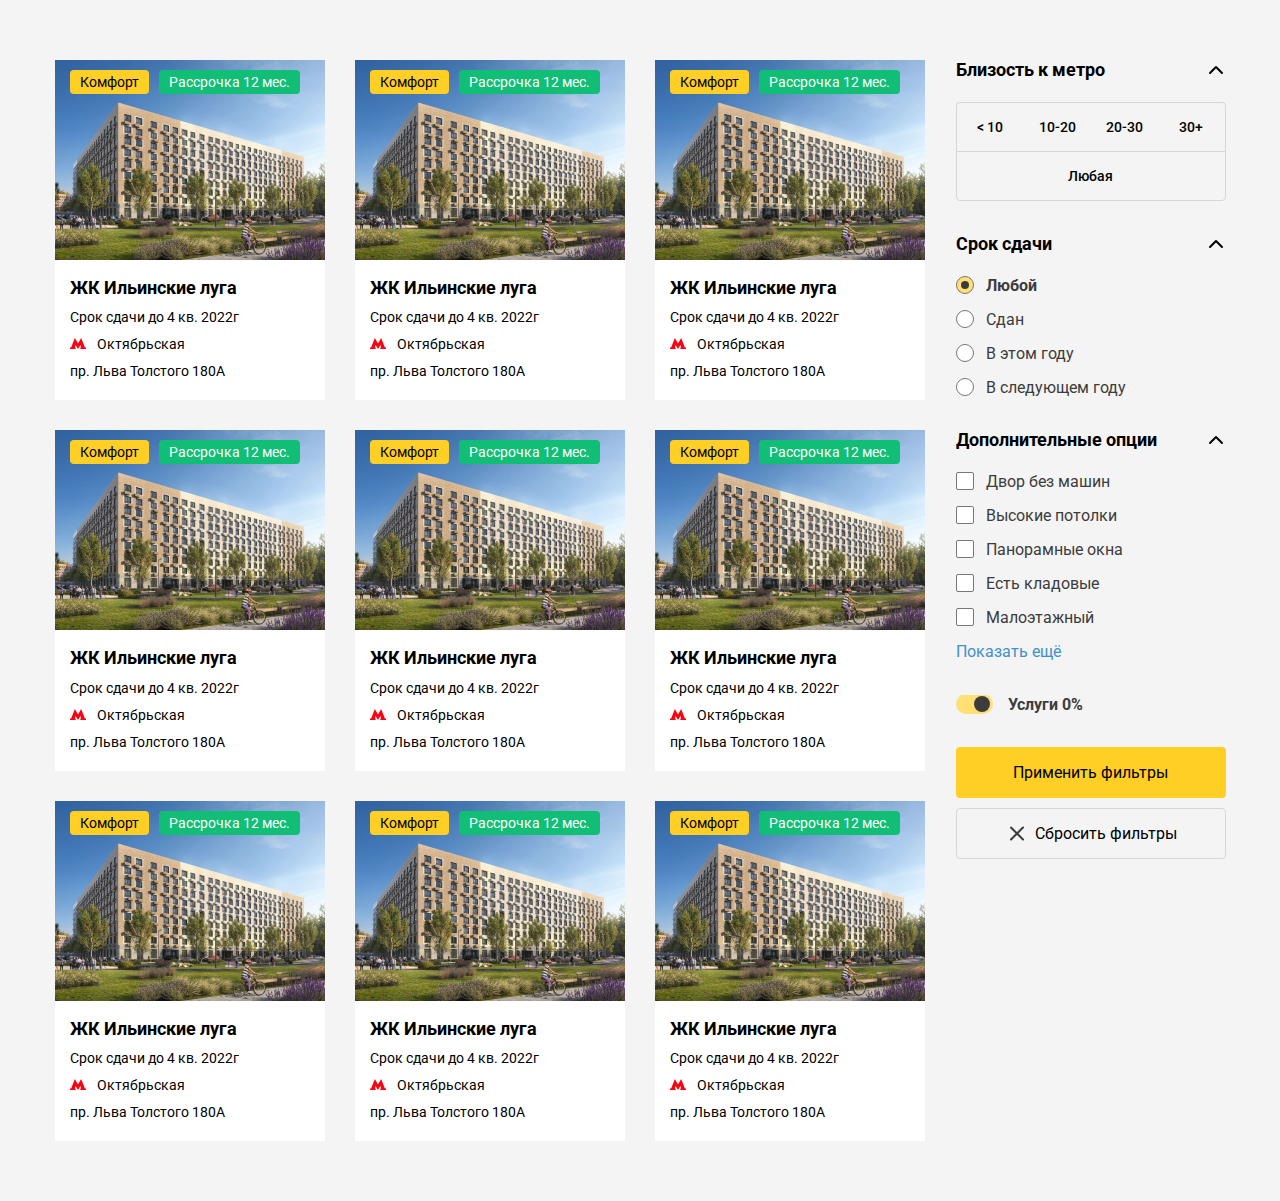
==== commit de41edc0: "Project work" ====
--- a/index.html
+++ b/index.html
@@ -83,6 +83,91 @@
               </address>
             </a>
           </li>
+          <li class="cards__item">
+            <a class="card" href="#">
+              <div class="card__badges">
+                <p class="card__badge">Комфорт</p>
+                <p class="card__badge card__badge--credit">Рассрочка 12 мес.</p>
+              </div>
+              <div class="card__img">
+                <img src="./img/cards/img.jpg" alt="ЖК Ильинские луга">
+              </div>
+              <address class="card__content">
+                <h4 class="card__title">ЖК Ильинские луга</h4>
+                <p class="card__term">Срок сдачи до 4 кв. 2022г</p>
+                <p class="card__metro">Октябрьская</p>
+                <p class="card__address">пр. Льва Толстого 180А</p>
+              </address>
+            </a>
+          </li>
+          <li class="cards__item">
+            <a class="card" href="#">
+              <div class="card__badges">
+                <p class="card__badge">Комфорт</p>
+                <p class="card__badge card__badge--credit">Рассрочка 12 мес.</p>
+              </div>
+              <div class="card__img">
+                <img src="./img/cards/img.jpg" alt="ЖК Ильинские луга">
+              </div>
+              <address class="card__content">
+                <h4 class="card__title">ЖК Ильинские луга</h4>
+                <p class="card__term">Срок сдачи до 4 кв. 2022г</p>
+                <p class="card__metro">Октябрьская</p>
+                <p class="card__address">пр. Льва Толстого 180А</p>
+              </address>
+            </a>
+          </li>
+          <li class="cards__item">
+            <a class="card" href="#">
+              <div class="card__badges">
+                <p class="card__badge">Комфорт</p>
+                <p class="card__badge card__badge--credit">Рассрочка 12 мес.</p>
+              </div>
+              <div class="card__img">
+                <img src="./img/cards/img.jpg" alt="ЖК Ильинские луга">
+              </div>
+              <address class="card__content">
+                <h4 class="card__title">ЖК Ильинские луга</h4>
+                <p class="card__term">Срок сдачи до 4 кв. 2022г</p>
+                <p class="card__metro">Октябрьская</p>
+                <p class="card__address">пр. Льва Толстого 180А</p>
+              </address>
+            </a>
+          </li>
+          <li class="cards__item">
+            <a class="card" href="#">
+              <div class="card__badges">
+                <p class="card__badge">Комфорт</p>
+                <p class="card__badge card__badge--credit">Рассрочка 12 мес.</p>
+              </div>
+              <div class="card__img">
+                <img src="./img/cards/img.jpg" alt="ЖК Ильинские луга">
+              </div>
+              <address class="card__content">
+                <h4 class="card__title">ЖК Ильинские луга</h4>
+                <p class="card__term">Срок сдачи до 4 кв. 2022г</p>
+                <p class="card__metro">Октябрьская</p>
+                <p class="card__address">пр. Льва Толстого 180А</p>
+              </address>
+            </a>
+          </li>
+          <li class="cards__item">
+            <a class="card" href="#">
+              <div class="card__badges">
+                <p class="card__badge">Комфорт</p>
+                <p class="card__badge card__badge--credit">Рассрочка 12 мес.</p>
+              </div>
+              <div class="card__img">
+                <img src="./img/cards/img.jpg" alt="ЖК Ильинские луга">
+              </div>
+              <address class="card__content">
+                <h4 class="card__title">ЖК Ильинские луга</h4>
+                <p class="card__term">Срок сдачи до 4 кв. 2022г</p>
+                <p class="card__metro">Октябрьская</p>
+                <p class="card__address">пр. Льва Толстого 180А</p>
+              </address>
+            </a>
+          </li>
 
         </ul>
       </section>
@@ -92,164 +177,168 @@
         </button> -->
     </main>
     <aside class="sidebar">
-      <form class="sidebar__form">
-        <div class="widget">
-          <h3 class="widget__title">
-            Близость к метро
-          </h3>
-          <div class="widget__body">
-            <div class="location">
-              <div class="location__row">
-                <label class="location-checkbox">
-                  <input class="location-checkbox__input" type="checkbox" name="location1">
-                  <span class="location-checkbox__btn">&lt; 10</span>
-                </label>
-                <label class="location-checkbox">
-                  <input class="location-checkbox__input" type="checkbox" name="location2">
-                  <span class="location-checkbox__btn">10-20</span>
-                </label>
-                <label class="location-checkbox">
-                  <input class="location-checkbox__input" type="checkbox" name="location3">
-                  <span class="location-checkbox__btn">20-30</span>
-                </label>
-                <label class="location-checkbox">
-                  <input class="location-checkbox__input" type="checkbox" name="location4">
-                  <span class="location-checkbox__btn">30+</span>
-                </label>
-              </div>
-              <div class="location__row">
-                <label class="location-checkbox">
-                  <input class="location-checkbox__input" type="checkbox" name="location5">
-                  <span class="location-checkbox__btn">Любая</span>
-                </label>
+      <div class="sidebar__wrapper">
+        <button class="btn-menu">
+          <span></span>
+          <span></span>
+          <span></span>
+        </button>
+        <form class="sidebar__form">
+          <div class="widget">
+            <h3 class="widget__title">
+              Близость к метро
+            </h3>
+            <div class="widget__body">
+              <div class="location">
+                <div class="location__row">
+                  <label class="location-checkbox">
+                    <input class="location-checkbox__input" type="checkbox" name="location1">
+                    <span class="location-checkbox__btn">&lt; 10</span>
+                  </label>
+                  <label class="location-checkbox">
+                    <input class="location-checkbox__input" type="checkbox" name="location2">
+                    <span class="location-checkbox__btn">10-20</span>
+                  </label>
+                  <label class="location-checkbox">
+                    <input class="location-checkbox__input" type="checkbox" name="location3">
+                    <span class="location-checkbox__btn">20-30</span>
+                  </label>
+                  <label class="location-checkbox">
+                    <input class="location-checkbox__input" type="checkbox" name="location4">
+                    <span class="location-checkbox__btn">30+</span>
+                  </label>
+                </div>
+                <div class="location__row">
+                  <label class="location-checkbox">
+                    <input class="location-checkbox__input" type="checkbox" name="location5">
+                    <span class="location-checkbox__btn">Любая</span>
+                  </label>
+                </div>
               </div>
             </div>
           </div>
-        </div>
-        <div class="widget">
-          <h3 class="widget__title">
-            Срок сдачи
-          </h3>
-          <div class="widget__body">
-            <ul class="widget__list">
-              <li class="widget__item">
-                <label class="radio">
-                  <input class="radio__input" type="radio" name="period" value="any" checked>
-                  <span class="radio__btn"></span>
-                  <span class="radio__title">Любой</span>
-                </label>
-              </li>
-              <li class="widget__item">
-                <label class="radio">
-                  <input class="radio__input" type="radio" name="period" value="passed">
-                  <span class="radio__btn"></span>
-                  <span class="radio__title">Сдан</span>
-                </label>
-              </li>
-              <li class="widget__item">
-                <label class="radio">
-                  <input class="radio__input" type="radio" name="period" value="this_year">
-                  <span class="radio__btn"></span>
-                  <span class="radio__title">В этом году</span>
-                </label>
-              </li>
-              <li class="widget__item">
-                <label class="radio">
-                  <input class="radio__input" type="radio" name="period" value="next_year">
-                  <span class="radio__btn"></span>
-                  <span class="radio__title">В следующем году</span>
-                </label>
-              </li>
-            </ul>
-          </div>
-        </div>
-        <div class="widget">
-          <h3 class="widget__title">
-            Дополнительные опции
-          </h3>
-          <div class="widget__body">
-            <ul class="widget__list">
-              <li class="widget__item">
-                <label class="checkbox">
-                  <input class="checkbox__input" type="checkbox" name="">
-                  <span class="checkbox__btn"></span>
-                  <span class="checkbox__title">Двор без машин</span>
-                </label>
-              </li>
-              <li class="widget__item">
-                <label class="checkbox">
-                  <input class="checkbox__input" type="checkbox" name="">
-                  <span class="checkbox__btn"></span>
-                  <span class="checkbox__title">Высокие потолки</span>
-                </label>
-              </li>
-              <li class="widget__item">
-                <label class="checkbox">
-                  <input class="checkbox__input" type="checkbox" name="">
-                  <span class="checkbox__btn"></span>
-                  <span class="checkbox__title">Панорамные окна</span>
-                </label>
-              </li>
-              <li class="widget__item">
-                <label class="checkbox">
-                  <input class="checkbox__input" type="checkbox" name="">
-                  <span class="checkbox__btn"></span>
-                  <span class="checkbox__title">Есть кладовые</span>
-                </label>
-              </li>
-              <li class="widget__item">
-                <label class="checkbox">
-                  <input class="checkbox__input" type="checkbox" name="">
-                  <span class="checkbox__btn"></span>
-                  <span class="checkbox__title">Малоэтажный</span>
-                </label>
-              </li>
-              <li class="widget__item">
-                <label class="checkbox">
-                  <input class="checkbox__input" type="checkbox" name="">
-                  <span class="checkbox__btn"></span>
-                  <span class="checkbox__title">Дополнительная опция 1</span>
-                </label>
-              </li>
-              <li class="widget__item">
-                <label class="checkbox">
-                  <input class="checkbox__input" type="checkbox" name="">
-                  <span class="checkbox__btn"></span>
-                  <span class="checkbox__title">Дополнительная опция 2</span>
-                </label>
-              </li>
-              <li class="widget__item">
-                <label class="checkbox">
-                  <input class="checkbox__input" type="checkbox" name="">
-                  <span class="checkbox__btn"></span>
-                  <span class="checkbox__title">Дополнительная опция 3</span>
-                </label>
-              </li>
-            </ul>
-            <button class="widget__more">Показать ещё</button>
-          </div>
-        </div>
-        <div class="widget">
-          <div class="widget__body">
-            <label class="switch">
-              <input class="switch__input" type="checkbox" name="comission" checked>
-              <span class="switch__btn"></span>
-              <span class="switch__title">Услуги 0%</span>
-            </label>
-          </div>
-        </div>
-        <!-- <div class="widget">
-              <div class="widget__body">
-                <button class="form-btn form-btn--submit">
-                  <span>Применить фильтры</span>
-                </button>
-                <button class="form-btn" type="reset">
-                  <img src="./img/icons/x.svg" alt="X">
-                  <span>Сбросить фильтры</span>
-                </button>
-              </div>
-            </div> -->
-      </form>
+          <div class="widget">
+            <h3 class="widget__title">
+              Срок сдачи
+            </h3>
+            <div class="widget__body">
+              <ul class="widget__list">
+                <li class="widget__item">
+                  <label class="radio">
+                    <input class="radio__input" type="radio" name="period" value="any" checked>
+                    <span class="radio__btn"></span>
+                    <span class="radio__title">Любой</span>
+                  </label>
+                </li>
+                <li class="widget__item">
+                  <label class="radio">
+                    <input class="radio__input" type="radio" name="period" value="passed">
+                    <span class="radio__btn"></span>
+                    <span class="radio__title">Сдан</span>
+                  </label>
+                </li>
+                <li class="widget__item">
+                  <label class="radio">
+                    <input class="radio__input" type="radio" name="period" value="this_year">
+                    <span class="radio__btn"></span>
+                    <span class="radio__title">В этом году</span>
+                  </label>
+                </li>
+                <li class="widget__item">
+                  <label class="radio">
+                    <input class="radio__input" type="radio" name="period" value="next_year">
+                    <span class="radio__btn"></span>
+                    <span class="radio__title">В следующем году</span>
+                  </label>
+                </li>
+              </ul>
+            </div>
+          </div>
+          <div class="widget">
+            <h3 class="widget__title">
+              Дополнительные опции
+            </h3>
+            <div class="widget__body">
+              <ul class="widget__list category">
+                <li class="widget__item">
+                  <label class="checkbox">
+                    <input class="checkbox__input" type="checkbox" name="without_cars">
+                    <span class="checkbox__btn"></span>
+                    <span class="checkbox__title">Двор без машин</span>
+                  </label>
+                </li>
+                <li class="widget__item">
+                  <label class="checkbox">
+                    <input class="checkbox__input" type="checkbox" name="high_ceilings">
+                    <span class="checkbox__btn"></span>
+                    <span class="checkbox__title">Высокие потолки</span>
+                  </label>
+                </li>
+                <li class="widget__item">
+                  <label class="checkbox">
+                    <input class="checkbox__input" type="checkbox" name="panoramic_windows">
+                    <span class="checkbox__btn"></span>
+                    <span class="checkbox__title">Панорамные окна</span>
+                  </label>
+                </li>
+                <li class="widget__item">
+                  <label class="checkbox">
+                    <input class="checkbox__input" type="checkbox" name="pantries">
+                    <span class="checkbox__btn"></span>
+                    <span class="checkbox__title">Есть кладовые</span>
+                  </label>
+                </li>
+                <li class="widget__item">
+                  <label class="checkbox">
+                    <input class="checkbox__input" type="checkbox" name="lowrise">
+                    <span class="checkbox__btn"></span>
+                    <span class="checkbox__title">Малоэтажный</span>
+                  </label>
+                </li>
+                <li class="widget__item">
+                  <label class="checkbox">
+                    <input class="checkbox__input" type="checkbox" name="">
+                    <span class="checkbox__btn"></span>
+                    <span class="checkbox__title">Дополнительная опция 1</span>
+                  </label>
+                </li>
+                <li class="widget__item">
+                  <label class="checkbox">
+                    <input class="checkbox__input" type="checkbox" name="">
+                    <span class="checkbox__btn"></span>
+                    <span class="checkbox__title">Дополнительная опция 2</span>
+                  </label>
+                </li>
+                <li class="widget__item">
+                  <label class="checkbox">
+                    <input class="checkbox__input" type="checkbox" name="">
+                    <span class="checkbox__btn"></span>
+                    <span class="checkbox__title">Дополнительная опция 3</span>
+                  </label>
+                </li>
+              </ul>
+              <button class="widget__more">Показать ещё</button>
+            </div>
+          </div>
+          <div class="widget">
+            <div class="widget__body">
+              <label class="switch">
+                <input class="switch__input" type="checkbox" name="comission" checked>
+                <span class="switch__btn"></span>
+                <span class="switch__title">Услуги 0%</span>
+              </label>
+            </div>
+          </div>
+          <div class="sidebar__btns">
+            <button class="btn">
+              <span>Применить фильтры</span>
+            </button>
+            <button class="btn" type="reset">
+              <span>Сбросить фильтры</span>
+            </button>
+          </div>
+        </form>
+      </div>
     </aside>
   </div>
   </div>
--- a/styles/common.css
+++ b/styles/common.css
@@ -416,54 +416,6 @@
   margin-right: 10px;
 }
 
-.form-btn {
-  display: -webkit-box;
-  display: -ms-flexbox;
-  display: flex;
-  -webkit-box-align: center;
-      -ms-flex-align: center;
-          align-items: center;
-  -webkit-box-pack: center;
-      -ms-flex-pack: center;
-          justify-content: center;
-  width: 100%;
-  height: 50px;
-  border: 1px solid #d6d6d6;
-  border-radius: 4px;
-  background-color: transparent;
-  font-family: inherit;
-  font-style: normal;
-  font-weight: normal;
-  font-size: 16px;
-  line-height: 1;
-  text-align: center;
-  cursor: pointer;
-  -webkit-transition: background-color 0.2s ease-in;
-  transition: background-color 0.2s ease-in;
-}
-
-.form-btn + .form-btn {
-  margin-top: 10px;
-}
-
-.form-btn:hover {
-  background-color: #e7e7e7;
-}
-
-.form-btn img {
-  margin-right: 6px;
-}
-
-.form-btn--submit {
-  background-color: #ffcf26;
-  border: none;
-  color: #000;
-}
-
-.form-btn--submit:hover {
-  background-color: #ffe173;
-}
-
 .container {
   margin: 0 auto;
   padding: 0 15px;
@@ -491,17 +443,9 @@
   position: absolute;
   top: 50%;
   left: 0;
-  display: -webkit-inline-box;
-  display: -ms-inline-flexbox;
-  display: inline-flex;
-  -webkit-box-pack: center;
-      -ms-flex-pack: center;
-          justify-content: center;
-  -webkit-box-align: center;
-      -ms-flex-align: center;
-          align-items: center;
-  width: 20px;
-  height: 20px;
+  display: inline-block;
+  width: 18px;
+  height: 18px;
   border: 1px solid #777;
   border-radius: 50%;
   background-color: #fff;
@@ -515,6 +459,9 @@
 
 .radio__btn::after {
   content: "";
+  position: absolute;
+  top: 50%;
+  left: 50%;
   display: inline-block;
   border-radius: 50%;
   width: 8px;
@@ -522,6 +469,8 @@
   background-color: #3C3C3C;
   opacity: 0;
   visibility: hidden;
+  -webkit-transform: translate(-50%, -50%);
+          transform: translate(-50%, -50%);
   -webkit-transition: all 0.3s ease-in-out;
   transition: all 0.3s ease-in-out;
   -webkit-transition-property: opacity, visibility;
@@ -571,17 +520,9 @@
   position: absolute;
   top: 50%;
   left: 0;
-  display: -webkit-inline-box;
-  display: -ms-inline-flexbox;
-  display: inline-flex;
-  -webkit-box-pack: center;
-      -ms-flex-pack: center;
-          justify-content: center;
-  -webkit-box-align: center;
-      -ms-flex-align: center;
-          align-items: center;
-  width: 20px;
-  height: 20px;
+  display: inline-block;
+  width: 18px;
+  height: 18px;
   border: 1px solid #777;
   border-radius: 2px;
   background-color: #fff;
@@ -595,6 +536,9 @@
 
 .checkbox__btn::after {
   content: "";
+  position: absolute;
+  top: 50%;
+  left: 50%;
   display: inline-block;
   border-radius: 50%;
   width: 16px;
@@ -605,6 +549,8 @@
   background-position: center;
   opacity: 0;
   visibility: hidden;
+  -webkit-transform: translate(-50%, -50%);
+          transform: translate(-50%, -50%);
   -webkit-transition: all 0.3s ease-in-out;
   transition: all 0.3s ease-in-out;
   -webkit-transition-property: opacity, visibility;
@@ -654,51 +600,145 @@
   position: absolute;
   top: 50%;
   left: 0;
-  display: -webkit-inline-box;
-  display: -ms-inline-flexbox;
-  display: inline-flex;
+  display: inline-block;
+  border-radius: 10px;
+  width: 37px;
+  height: 20px;
+  background-color: #777;
+  -webkit-transform: translateY(-50%);
+          transform: translateY(-50%);
+  -webkit-transition: all 0.3s ease-in-out;
+  transition: all 0.3s ease-in-out;
+  -webkit-transition-property: background-color;
+  transition-property: background-color;
+}
+
+.switch__btn::after {
+  content: "";
+  position: absolute;
+  top: 50%;
+  left: calc(0% + 2px);
+  display: inline-block;
+  border-radius: 50%;
+  width: 16px;
+  height: 16px;
+  background-color: #3C3C3C;
+  -webkit-transform: translateY(-50%);
+          transform: translateY(-50%);
+  -webkit-transition: all 0.3s ease-in-out;
+  transition: all 0.3s ease-in-out;
+  -webkit-transition-property: left;
+  transition-property: left;
+}
+
+.switch__title {
+  display: block;
+  padding-left: 52px;
+  font-weight: 400;
+  font-size: 16px;
+  line-height: 19px;
+  color: #3C3C3C;
+}
+
+.switch__input:checked ~ .switch__btn {
+  background-color: #ffe074;
+}
+
+.switch__input:checked ~ .switch__btn::after {
+  left: calc(100% - 19px);
+}
+
+.switch__input:checked ~ .switch__title {
+  font-weight: 700;
+}
+
+.btn {
+  display: block;
+  min-width: 270px;
+  border: 1px solid transparent;
+  border-radius: 4px;
+  padding: 15px;
+  font-weight: 400;
+  font-size: 16px;
+  line-height: 19px;
+  color: #000;
+  background-color: #FFCF26;
+  -webkit-transition: all 0.3s ease-in-out;
+  transition: all 0.3s ease-in-out;
+  -webkit-transition-property: border-color, background-color;
+  transition-property: border-color, background-color;
+}
+
+.btn[type="reset"] {
+  border-color: #D6D6D6;
+  background-color: transparent;
+}
+
+.btn[type="reset"] span {
+  padding-left: 30px;
+  background: url("../img/icons/close.svg") no-repeat 24px;
+  background-position: left center;
+}
+
+.btn:hover {
+  border-color: #e1b720;
+  background-color: #e1b720;
+}
+
+.btn-menu {
+  display: -webkit-box;
+  display: -ms-flexbox;
+  display: flex;
+  -webkit-box-orient: vertical;
+  -webkit-box-direction: normal;
+      -ms-flex-direction: column;
+          flex-direction: column;
   -webkit-box-pack: center;
       -ms-flex-pack: center;
           justify-content: center;
   -webkit-box-align: center;
       -ms-flex-align: center;
           align-items: center;
-  border-radius: 10px;
-  width: 37px;
-  height: 20px;
-  background-color: #777;
-  -webkit-transform: translateY(-50%);
-          transform: translateY(-50%);
-  -webkit-transition: all 0.3s ease-in-out;
-  transition: all 0.3s ease-in-out;
-  -webkit-transition-property: background-color;
-  transition-property: background-color;
-}
-
-.switch__btn::after {
-  content: "";
-  display: inline-block;
-  border-radius: 50%;
-  width: 16px;
-  height: 16px;
-  background-color: #3C3C3C;
-}
-
-.switch__title {
-  display: block;
-  padding-left: 52px;
-  font-weight: 400;
-  font-size: 16px;
-  line-height: 19px;
-  color: #3C3C3C;
-}
-
-.switch__input:checked ~ .switch__btn {
-  background-color: #ffe074;
-}
-
-.switch__input:checked ~ .switch__title {
-  font-weight: 700;
+  row-gap: 4px;
+  margin: 0;
+  padding: 0;
+  border: 0;
+  width: 24px;
+  height: 24px;
+  background: #f4f4f4;
+  cursor: pointer;
+}
+
+.btn-menu span {
+  display: block;
+  width: 20px;
+  height: 2px;
+  background-color: #000;
+  -webkit-transition: all 0.3s ease-in-out;
+  transition: all 0.3s ease-in-out;
+  -webkit-transition-property: opacity, visibility, -webkit-transform;
+  transition-property: opacity, visibility, -webkit-transform;
+  transition-property: transform, opacity, visibility;
+  transition-property: transform, opacity, visibility, -webkit-transform;
+}
+
+.btn-menu.is-active span {
+  width: 21px;
+}
+
+.btn-menu.is-active span:nth-child(1) {
+  -webkit-transform: rotate(45deg) translate(4px, 4px);
+          transform: rotate(45deg) translate(4px, 4px);
+}
+
+.btn-menu.is-active span:nth-child(2) {
+  opacity: 0;
+  visibility: hidden;
+}
+
+.btn-menu.is-active span:nth-child(3) {
+  -webkit-transform: rotate(-45deg) translate(4px, -4px);
+          transform: rotate(-45deg) translate(4px, -4px);
 }
 
 .general {
@@ -708,10 +748,17 @@
   -webkit-box-pack: justify;
       -ms-flex-pack: justify;
           justify-content: space-between;
-  -webkit-column-gap: 30px;
-          column-gap: 30px;
-  padding-top: 60px;
-  padding-bottom: 60px;
+  padding-top: 30px;
+  padding-bottom: 30px;
+}
+
+@media (min-width: 1024px) {
+  .general {
+    -webkit-column-gap: 30px;
+            column-gap: 30px;
+    padding-top: 60px;
+    padding-bottom: 60px;
+  }
 }
 
 .main {
@@ -733,7 +780,8 @@
 .card {
   position: relative;
   display: inline-block;
-  width: 270px;
+  width: 100%;
+  min-width: 270px;
   text-decoration: none;
   background-color: #fff;
   -webkit-transition: all 0.2s ease-in;
@@ -772,6 +820,13 @@
   color: #fff;
 }
 
+.card__img img {
+  width: 100%;
+  height: 200px;
+  -o-object-fit: cover;
+     object-fit: cover;
+}
+
 .card__content {
   padding: 16px 15px 20px;
   font-style: normal;
@@ -821,28 +876,62 @@
           transform: translateY(-5px);
 }
 
+.sidebar__wrapper {
+  background-color: #f4f4f4;
+}
+
 .sidebar__form {
+  position: relative;
   min-width: 270px;
-  background-color: #f4f4f4;
+}
+
+.sidebar__btns {
+  display: -webkit-box;
+  display: -ms-flexbox;
+  display: flex;
+  -webkit-box-orient: vertical;
+  -webkit-box-direction: normal;
+      -ms-flex-direction: column;
+          flex-direction: column;
+  -webkit-box-align: center;
+      -ms-flex-align: center;
+          align-items: center;
+  gap: 10px;
 }
 
 @media (min-width: 1024px) {
-  .sidebar__form {
-    width: 270px;
+  .sidebar .btn-menu {
+    display: none;
   }
 }
 
 @media (max-width: 1023px) {
-  .sidebar__form {
+  .sidebar {
+    -webkit-transition: all 0.3s ease-in-out;
+    transition: all 0.3s ease-in-out;
+    -webkit-transition-property: background-color;
+    transition-property: background-color;
+  }
+  .sidebar .btn-menu {
+    position: absolute;
+    top: 15px;
+    left: calc((24px + 15px) * (-1));
+  }
+  .sidebar__wrapper {
     position: fixed;
     top: 0;
-    left: 0;
+    right: 0;
     bottom: 0;
-    overflow-y: scroll;
-    padding: 30px;
     height: 100vh;
-    -webkit-transform: translateX(-100%);
-            transform: translateX(-100%);
+    padding: 30px 15px;
+    -webkit-transform: translateX(100%);
+            transform: translateX(100%);
+    -webkit-transition: all 0.3s ease-in-out;
+    transition: all 0.3s ease-in-out;
+    -webkit-transition-property: -webkit-transform;
+    transition-property: -webkit-transform;
+    transition-property: transform;
+    transition-property: transform, -webkit-transform;
   }
   .sidebar.is-open {
     position: fixed;
@@ -850,11 +939,11 @@
     right: 0;
     bottom: 0;
     left: 0;
-    background-color: rgba(0, 0, 0, 0.6);
+    background-color: rgba(0, 0, 0, 0.5);
   }
-  .sidebar.is-open .sidebar__form {
-    -webkit-transform: translateX(0%);
-            transform: translateX(0%);
+  .sidebar.is-open .sidebar__wrapper {
+    -webkit-transform: translateX(0);
+            transform: translateX(0);
   }
 }
 
@@ -864,7 +953,7 @@
 
 .widget__title {
   position: relative;
-  margin: 0 0 21px;
+  margin: 0;
   padding-right: 30px;
   font-weight: 700;
   font-size: 18px;
@@ -894,12 +983,18 @@
   transition-property: transform, -webkit-transform;
 }
 
+.widget__body {
+  overflow: hidden;
+  margin-top: 21px;
+  -webkit-transition: all 0.3s ease-in-out;
+  transition: all 0.3s ease-in-out;
+}
+
 .widget__item:not(:last-child) {
   margin-bottom: 15px;
 }
 
 .widget__more {
-  margin-top: 15px;
   border-bottom: 1px solid transparent;
   font-weight: 400;
   font-size: 16px;
@@ -911,12 +1006,12 @@
   transition-property: border-color;
 }
 
+.widget__more.hide {
+  margin-top: 15px;
+}
+
 .widget__more:hover {
   border-color: currentColor;
-}
-
-.widget.hidden .widget__title {
-  margin: 0;
 }
 
 .widget.hidden .widget__title::after {
@@ -925,7 +1020,8 @@
 }
 
 .widget.hidden .widget__body {
-  display: none;
+  margin-top: 0;
+  height: 0;
 }
 
 .location__row {
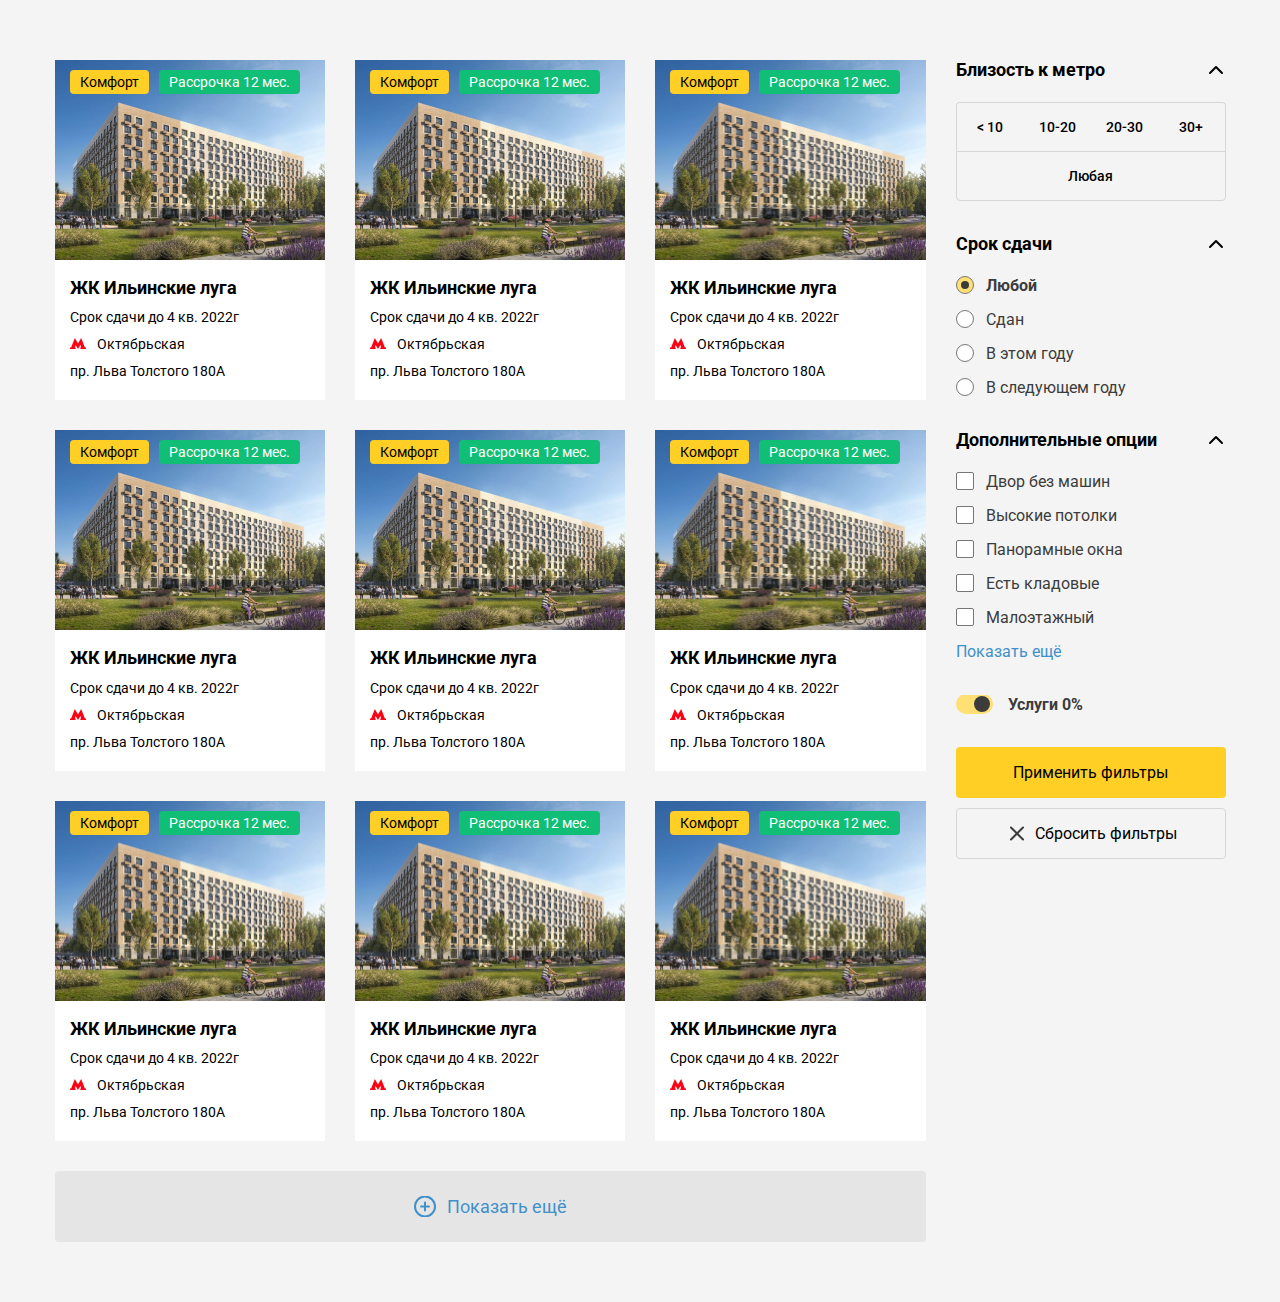
==== commit afcd88d7: "Project work" ====
--- a/index.html
+++ b/index.html
@@ -168,13 +168,62 @@
               </address>
             </a>
           </li>
-
+          <li class="cards__item">
+            <a class="card" href="#">
+              <div class="card__badges">
+                <p class="card__badge">Комфорт</p>
+                <p class="card__badge card__badge--credit">Рассрочка 12 мес.</p>
+              </div>
+              <div class="card__img">
+                <img src="./img/cards/img.jpg" alt="ЖК Ильинские луга">
+              </div>
+              <address class="card__content">
+                <h4 class="card__title">ЖК Ильинские луга</h4>
+                <p class="card__term">Срок сдачи до 4 кв. 2022г</p>
+                <p class="card__metro">Октябрьская</p>
+                <p class="card__address">пр. Льва Толстого 180А</p>
+              </address>
+            </a>
+          </li>
+          <li class="cards__item">
+            <a class="card" href="#">
+              <div class="card__badges">
+                <p class="card__badge">Комфорт</p>
+                <p class="card__badge card__badge--credit">Рассрочка 12 мес.</p>
+              </div>
+              <div class="card__img">
+                <img src="./img/cards/img.jpg" alt="ЖК Ильинские луга">
+              </div>
+              <address class="card__content">
+                <h4 class="card__title">ЖК Ильинские луга</h4>
+                <p class="card__term">Срок сдачи до 4 кв. 2022г</p>
+                <p class="card__metro">Октябрьская</p>
+                <p class="card__address">пр. Льва Толстого 180А</p>
+              </address>
+            </a>
+          </li>
+          <li class="cards__item">
+            <a class="card" href="#">
+              <div class="card__badges">
+                <p class="card__badge">Комфорт</p>
+                <p class="card__badge card__badge--credit">Рассрочка 12 мес.</p>
+              </div>
+              <div class="card__img">
+                <img src="./img/cards/img.jpg" alt="ЖК Ильинские луга">
+              </div>
+              <address class="card__content">
+                <h4 class="card__title">ЖК Ильинские луга</h4>
+                <p class="card__term">Срок сдачи до 4 кв. 2022г</p>
+                <p class="card__metro">Октябрьская</p>
+                <p class="card__address">пр. Льва Толстого 180А</p>
+              </address>
+            </a>
+          </li>
         </ul>
       </section>
-      <!-- <button class="btn-more">
-          <img class="btn-more__img" src="./img/icons/plus-circle.svg" alt="Показать ещё икнока">
+        <button class="btn-more">
           <span>Показать ещё</span>
-        </button> -->
+        </button>
     </main>
     <aside class="sidebar">
       <div class="sidebar__wrapper">
@@ -183,161 +232,163 @@
           <span></span>
           <span></span>
         </button>
-        <form class="sidebar__form">
-          <div class="widget">
-            <h3 class="widget__title">
-              Близость к метро
-            </h3>
-            <div class="widget__body">
-              <div class="location">
-                <div class="location__row">
-                  <label class="location-checkbox">
-                    <input class="location-checkbox__input" type="checkbox" name="location1">
-                    <span class="location-checkbox__btn">&lt; 10</span>
-                  </label>
-                  <label class="location-checkbox">
-                    <input class="location-checkbox__input" type="checkbox" name="location2">
-                    <span class="location-checkbox__btn">10-20</span>
-                  </label>
-                  <label class="location-checkbox">
-                    <input class="location-checkbox__input" type="checkbox" name="location3">
-                    <span class="location-checkbox__btn">20-30</span>
-                  </label>
-                  <label class="location-checkbox">
-                    <input class="location-checkbox__input" type="checkbox" name="location4">
-                    <span class="location-checkbox__btn">30+</span>
-                  </label>
+        <div class="sidebar-form-inner">
+          <form class="sidebar__form">
+            <div class="widget">
+              <h3 class="widget__title">
+                Близость к метро
+              </h3>
+              <div class="widget__body">
+                <div class="location">
+                  <div class="location__row">
+                    <label class="location-checkbox">
+                      <input class="location-checkbox__input" type="checkbox" name="location1">
+                      <span class="location-checkbox__btn">&lt; 10</span>
+                    </label>
+                    <label class="location-checkbox">
+                      <input class="location-checkbox__input" type="checkbox" name="location2">
+                      <span class="location-checkbox__btn">10-20</span>
+                    </label>
+                    <label class="location-checkbox">
+                      <input class="location-checkbox__input" type="checkbox" name="location3">
+                      <span class="location-checkbox__btn">20-30</span>
+                    </label>
+                    <label class="location-checkbox">
+                      <input class="location-checkbox__input" type="checkbox" name="location4">
+                      <span class="location-checkbox__btn">30+</span>
+                    </label>
+                  </div>
+                  <div class="location__row">
+                    <label class="location-checkbox">
+                      <input class="location-checkbox__input" type="checkbox" name="location5">
+                      <span class="location-checkbox__btn">Любая</span>
+                    </label>
+                  </div>
                 </div>
-                <div class="location__row">
-                  <label class="location-checkbox">
-                    <input class="location-checkbox__input" type="checkbox" name="location5">
-                    <span class="location-checkbox__btn">Любая</span>
-                  </label>
-                </div>
-              </div>
-            </div>
-          </div>
-          <div class="widget">
-            <h3 class="widget__title">
-              Срок сдачи
-            </h3>
-            <div class="widget__body">
-              <ul class="widget__list">
-                <li class="widget__item">
-                  <label class="radio">
-                    <input class="radio__input" type="radio" name="period" value="any" checked>
-                    <span class="radio__btn"></span>
-                    <span class="radio__title">Любой</span>
-                  </label>
-                </li>
-                <li class="widget__item">
-                  <label class="radio">
-                    <input class="radio__input" type="radio" name="period" value="passed">
-                    <span class="radio__btn"></span>
-                    <span class="radio__title">Сдан</span>
-                  </label>
-                </li>
-                <li class="widget__item">
-                  <label class="radio">
-                    <input class="radio__input" type="radio" name="period" value="this_year">
-                    <span class="radio__btn"></span>
-                    <span class="radio__title">В этом году</span>
-                  </label>
-                </li>
-                <li class="widget__item">
-                  <label class="radio">
-                    <input class="radio__input" type="radio" name="period" value="next_year">
-                    <span class="radio__btn"></span>
-                    <span class="radio__title">В следующем году</span>
-                  </label>
-                </li>
-              </ul>
-            </div>
-          </div>
-          <div class="widget">
-            <h3 class="widget__title">
-              Дополнительные опции
-            </h3>
-            <div class="widget__body">
-              <ul class="widget__list category">
-                <li class="widget__item">
-                  <label class="checkbox">
-                    <input class="checkbox__input" type="checkbox" name="without_cars">
-                    <span class="checkbox__btn"></span>
-                    <span class="checkbox__title">Двор без машин</span>
-                  </label>
-                </li>
-                <li class="widget__item">
-                  <label class="checkbox">
-                    <input class="checkbox__input" type="checkbox" name="high_ceilings">
-                    <span class="checkbox__btn"></span>
-                    <span class="checkbox__title">Высокие потолки</span>
-                  </label>
-                </li>
-                <li class="widget__item">
-                  <label class="checkbox">
-                    <input class="checkbox__input" type="checkbox" name="panoramic_windows">
-                    <span class="checkbox__btn"></span>
-                    <span class="checkbox__title">Панорамные окна</span>
-                  </label>
-                </li>
-                <li class="widget__item">
-                  <label class="checkbox">
-                    <input class="checkbox__input" type="checkbox" name="pantries">
-                    <span class="checkbox__btn"></span>
-                    <span class="checkbox__title">Есть кладовые</span>
-                  </label>
-                </li>
-                <li class="widget__item">
-                  <label class="checkbox">
-                    <input class="checkbox__input" type="checkbox" name="lowrise">
-                    <span class="checkbox__btn"></span>
-                    <span class="checkbox__title">Малоэтажный</span>
-                  </label>
-                </li>
-                <li class="widget__item">
-                  <label class="checkbox">
-                    <input class="checkbox__input" type="checkbox" name="">
-                    <span class="checkbox__btn"></span>
-                    <span class="checkbox__title">Дополнительная опция 1</span>
-                  </label>
-                </li>
-                <li class="widget__item">
-                  <label class="checkbox">
-                    <input class="checkbox__input" type="checkbox" name="">
-                    <span class="checkbox__btn"></span>
-                    <span class="checkbox__title">Дополнительная опция 2</span>
-                  </label>
-                </li>
-                <li class="widget__item">
-                  <label class="checkbox">
-                    <input class="checkbox__input" type="checkbox" name="">
-                    <span class="checkbox__btn"></span>
-                    <span class="checkbox__title">Дополнительная опция 3</span>
-                  </label>
-                </li>
-              </ul>
-              <button class="widget__more">Показать ещё</button>
-            </div>
-          </div>
-          <div class="widget">
-            <div class="widget__body">
-              <label class="switch">
-                <input class="switch__input" type="checkbox" name="comission" checked>
-                <span class="switch__btn"></span>
-                <span class="switch__title">Услуги 0%</span>
-              </label>
-            </div>
-          </div>
-          <div class="sidebar__btns">
-            <button class="btn">
-              <span>Применить фильтры</span>
-            </button>
-            <button class="btn" type="reset">
-              <span>Сбросить фильтры</span>
-            </button>
-          </div>
-        </form>
+              </div>
+            </div>
+            <div class="widget">
+              <h3 class="widget__title">
+                Срок сдачи
+              </h3>
+              <div class="widget__body">
+                <ul class="widget__list">
+                  <li class="widget__item">
+                    <label class="radio">
+                      <input class="radio__input" type="radio" name="period" value="any" checked>
+                      <span class="radio__btn"></span>
+                      <span class="radio__title">Любой</span>
+                    </label>
+                  </li>
+                  <li class="widget__item">
+                    <label class="radio">
+                      <input class="radio__input" type="radio" name="period" value="passed">
+                      <span class="radio__btn"></span>
+                      <span class="radio__title">Сдан</span>
+                    </label>
+                  </li>
+                  <li class="widget__item">
+                    <label class="radio">
+                      <input class="radio__input" type="radio" name="period" value="this_year">
+                      <span class="radio__btn"></span>
+                      <span class="radio__title">В этом году</span>
+                    </label>
+                  </li>
+                  <li class="widget__item">
+                    <label class="radio">
+                      <input class="radio__input" type="radio" name="period" value="next_year">
+                      <span class="radio__btn"></span>
+                      <span class="radio__title">В следующем году</span>
+                    </label>
+                  </li>
+                </ul>
+              </div>
+            </div>
+            <div class="widget">
+              <h3 class="widget__title">
+                Дополнительные опции
+              </h3>
+              <div class="widget__body">
+                <ul class="widget__list category">
+                  <li class="widget__item">
+                    <label class="checkbox">
+                      <input class="checkbox__input" type="checkbox" name="without_cars">
+                      <span class="checkbox__btn"></span>
+                      <span class="checkbox__title">Двор без машин</span>
+                    </label>
+                  </li>
+                  <li class="widget__item">
+                    <label class="checkbox">
+                      <input class="checkbox__input" type="checkbox" name="high_ceilings">
+                      <span class="checkbox__btn"></span>
+                      <span class="checkbox__title">Высокие потолки</span>
+                    </label>
+                  </li>
+                  <li class="widget__item">
+                    <label class="checkbox">
+                      <input class="checkbox__input" type="checkbox" name="panoramic_windows">
+                      <span class="checkbox__btn"></span>
+                      <span class="checkbox__title">Панорамные окна</span>
+                    </label>
+                  </li>
+                  <li class="widget__item">
+                    <label class="checkbox">
+                      <input class="checkbox__input" type="checkbox" name="pantries">
+                      <span class="checkbox__btn"></span>
+                      <span class="checkbox__title">Есть кладовые</span>
+                    </label>
+                  </li>
+                  <li class="widget__item">
+                    <label class="checkbox">
+                      <input class="checkbox__input" type="checkbox" name="lowrise">
+                      <span class="checkbox__btn"></span>
+                      <span class="checkbox__title">Малоэтажный</span>
+                    </label>
+                  </li>
+                  <li class="widget__item">
+                    <label class="checkbox">
+                      <input class="checkbox__input" type="checkbox" name="">
+                      <span class="checkbox__btn"></span>
+                      <span class="checkbox__title">Дополнительная опция 1</span>
+                    </label>
+                  </li>
+                  <li class="widget__item">
+                    <label class="checkbox">
+                      <input class="checkbox__input" type="checkbox" name="">
+                      <span class="checkbox__btn"></span>
+                      <span class="checkbox__title">Дополнительная опция 2</span>
+                    </label>
+                  </li>
+                  <li class="widget__item">
+                    <label class="checkbox">
+                      <input class="checkbox__input" type="checkbox" name="">
+                      <span class="checkbox__btn"></span>
+                      <span class="checkbox__title">Дополнительная опция 3</span>
+                    </label>
+                  </li>
+                </ul>
+                <button class="widget__more">Показать ещё</button>
+              </div>
+            </div>
+            <div class="widget">
+              <div class="widget__body">
+                <label class="switch">
+                  <input class="switch__input" type="checkbox" name="comission" checked>
+                  <span class="switch__btn"></span>
+                  <span class="switch__title">Услуги 0%</span>
+                </label>
+              </div>
+            </div>
+            <div class="sidebar__btns">
+              <button class="btn">
+                <span>Применить фильтры</span>
+              </button>
+              <button class="btn" type="reset">
+                <span>Сбросить фильтры</span>
+              </button>
+            </div>
+          </form>
+        </div>
       </div>
     </aside>
   </div>
--- a/styles/common.css
+++ b/styles/common.css
@@ -384,36 +384,8 @@
   cursor: pointer;
 }
 
-.btn-more {
-  display: -webkit-box;
-  display: -ms-flexbox;
-  display: flex;
-  -webkit-box-align: center;
-      -ms-flex-align: center;
-          align-items: center;
-  -webkit-box-pack: center;
-      -ms-flex-pack: center;
-          justify-content: center;
-  width: 100%;
-  height: 80px;
-  background-color: #e5e5e5;
-  border-radius: 4px;
-  border: none;
-  text-align: center;
-  font-size: 18px;
-  line-height: 21px;
-  color: #4290c9;
-  cursor: pointer;
-  -webkit-transition: background-color 0.2s ease-in;
-  transition: background-color 0.2s ease-in;
-}
-
-.btn-more:hover {
-  background-color: #d8d8d8;
-}
-
-.btn-more__img {
-  margin-right: 10px;
+.scroll-hidden {
+  overflow: hidden;
 }
 
 .container {
@@ -446,7 +418,7 @@
   display: inline-block;
   width: 18px;
   height: 18px;
-  border: 1px solid #777;
+  border: 1px solid #777777;
   border-radius: 50%;
   background-color: #fff;
   -webkit-transform: translateY(-50%);
@@ -466,7 +438,7 @@
   border-radius: 50%;
   width: 8px;
   height: 8px;
-  background-color: #3C3C3C;
+  background-color: #3c3c3c;
   opacity: 0;
   visibility: hidden;
   -webkit-transform: translate(-50%, -50%);
@@ -483,7 +455,7 @@
   font-weight: 400;
   font-size: 16px;
   line-height: 19px;
-  color: #3C3C3C;
+  color: #3c3c3c;
 }
 
 .radio__input:checked ~ .radio__btn {
@@ -523,7 +495,7 @@
   display: inline-block;
   width: 18px;
   height: 18px;
-  border: 1px solid #777;
+  border: 1px solid #777777;
   border-radius: 2px;
   background-color: #fff;
   -webkit-transform: translateY(-50%);
@@ -604,7 +576,7 @@
   border-radius: 10px;
   width: 37px;
   height: 20px;
-  background-color: #777;
+  background-color: #777777;
   -webkit-transform: translateY(-50%);
           transform: translateY(-50%);
   -webkit-transition: all 0.3s ease-in-out;
@@ -622,7 +594,7 @@
   border-radius: 50%;
   width: 16px;
   height: 16px;
-  background-color: #3C3C3C;
+  background-color: #3c3c3c;
   -webkit-transform: translateY(-50%);
           transform: translateY(-50%);
   -webkit-transition: all 0.3s ease-in-out;
@@ -637,7 +609,7 @@
   font-weight: 400;
   font-size: 16px;
   line-height: 19px;
-  color: #3C3C3C;
+  color: #3c3c3c;
 }
 
 .switch__input:checked ~ .switch__btn {
@@ -662,7 +634,7 @@
   font-size: 16px;
   line-height: 19px;
   color: #000;
-  background-color: #FFCF26;
+  background-color: #ffcf26;
   -webkit-transition: all 0.3s ease-in-out;
   transition: all 0.3s ease-in-out;
   -webkit-transition-property: border-color, background-color;
@@ -670,7 +642,7 @@
 }
 
 .btn[type="reset"] {
-  border-color: #D6D6D6;
+  border-color: #d6d6d6;
   background-color: transparent;
 }
 
@@ -681,8 +653,8 @@
 }
 
 .btn:hover {
-  border-color: #e1b720;
-  background-color: #e1b720;
+  border-color: #f2bc00;
+  background-color: #f2bc00;
 }
 
 .btn-menu {
@@ -701,12 +673,15 @@
           align-items: center;
   row-gap: 4px;
   margin: 0;
+  border-radius: 4px;
   padding: 0;
   border: 0;
   width: 24px;
   height: 24px;
-  background: #f4f4f4;
+  background: #ffcf26;
   cursor: pointer;
+  -webkit-box-shadow: 1px 1px 8px 3px rgba(0, 0, 0, 0.5);
+          box-shadow: 1px 1px 8px 3px rgba(0, 0, 0, 0.5);
 }
 
 .btn-menu span {
@@ -739,6 +714,32 @@
 .btn-menu.is-active span:nth-child(3) {
   -webkit-transform: rotate(-45deg) translate(4px, -4px);
           transform: rotate(-45deg) translate(4px, -4px);
+}
+
+.btn-more {
+  display: block;
+  border-radius: 4px;
+  padding: 25px;
+  width: 100%;
+  font-size: 18px;
+  line-height: 21px;
+  text-align: center;
+  color: #4290C9;
+  background-color: #e5e5e5;
+  -webkit-transition: all 0.3s ease-in-out;
+  transition: all 0.3s ease-in-out;
+  -webkit-transition-property: background-color;
+  transition-property: background-color;
+}
+
+.btn-more span {
+  padding-left: 34px;
+  background: url("../img/icons/plus-circle.svg") no-repeat 24px;
+  background-position: left center;
+}
+
+.btn-more:hover {
+  background-color: #cccccc;
 }
 
 .general {
@@ -762,11 +763,12 @@
 }
 
 .main {
-  width: 870px;
+  width: 100%;
 }
 
 .cards {
   width: 100%;
+  margin-bottom: 30px;
 }
 
 .cards__list {
@@ -863,7 +865,7 @@
 
 .card__address {
   margin: 0;
-  color: #777;
+  color: #777777;
 }
 
 .card--hidden {
@@ -876,13 +878,12 @@
           transform: translateY(-5px);
 }
 
-.sidebar__wrapper {
+.sidebar-form-inner {
   background-color: #f4f4f4;
 }
 
 .sidebar__form {
-  position: relative;
-  min-width: 270px;
+  width: 270px;
 }
 
 .sidebar__btns {
@@ -912,18 +913,11 @@
     -webkit-transition-property: background-color;
     transition-property: background-color;
   }
-  .sidebar .btn-menu {
-    position: absolute;
-    top: 15px;
-    left: calc((24px + 15px) * (-1));
-  }
   .sidebar__wrapper {
     position: fixed;
     top: 0;
     right: 0;
     bottom: 0;
-    height: 100vh;
-    padding: 30px 15px;
     -webkit-transform: translateX(100%);
             transform: translateX(100%);
     -webkit-transition: all 0.3s ease-in-out;
@@ -932,6 +926,16 @@
     transition-property: -webkit-transform;
     transition-property: transform;
     transition-property: transform, -webkit-transform;
+  }
+  .sidebar .btn-menu {
+    position: absolute;
+    top: 15px;
+    right: calc(100% + 15px);
+  }
+  .sidebar-form-inner {
+    overflow-y: auto;
+    height: 100vh;
+    padding: 30px 15px;
   }
   .sidebar.is-open {
     position: fixed;
@@ -1094,5 +1098,5 @@
 }
 
 .location-checkbox__input:checked ~ .location-checkbox__btn:hover {
-  background-color: #e1b720;
-}
+  background-color: #f2bc00;
+}
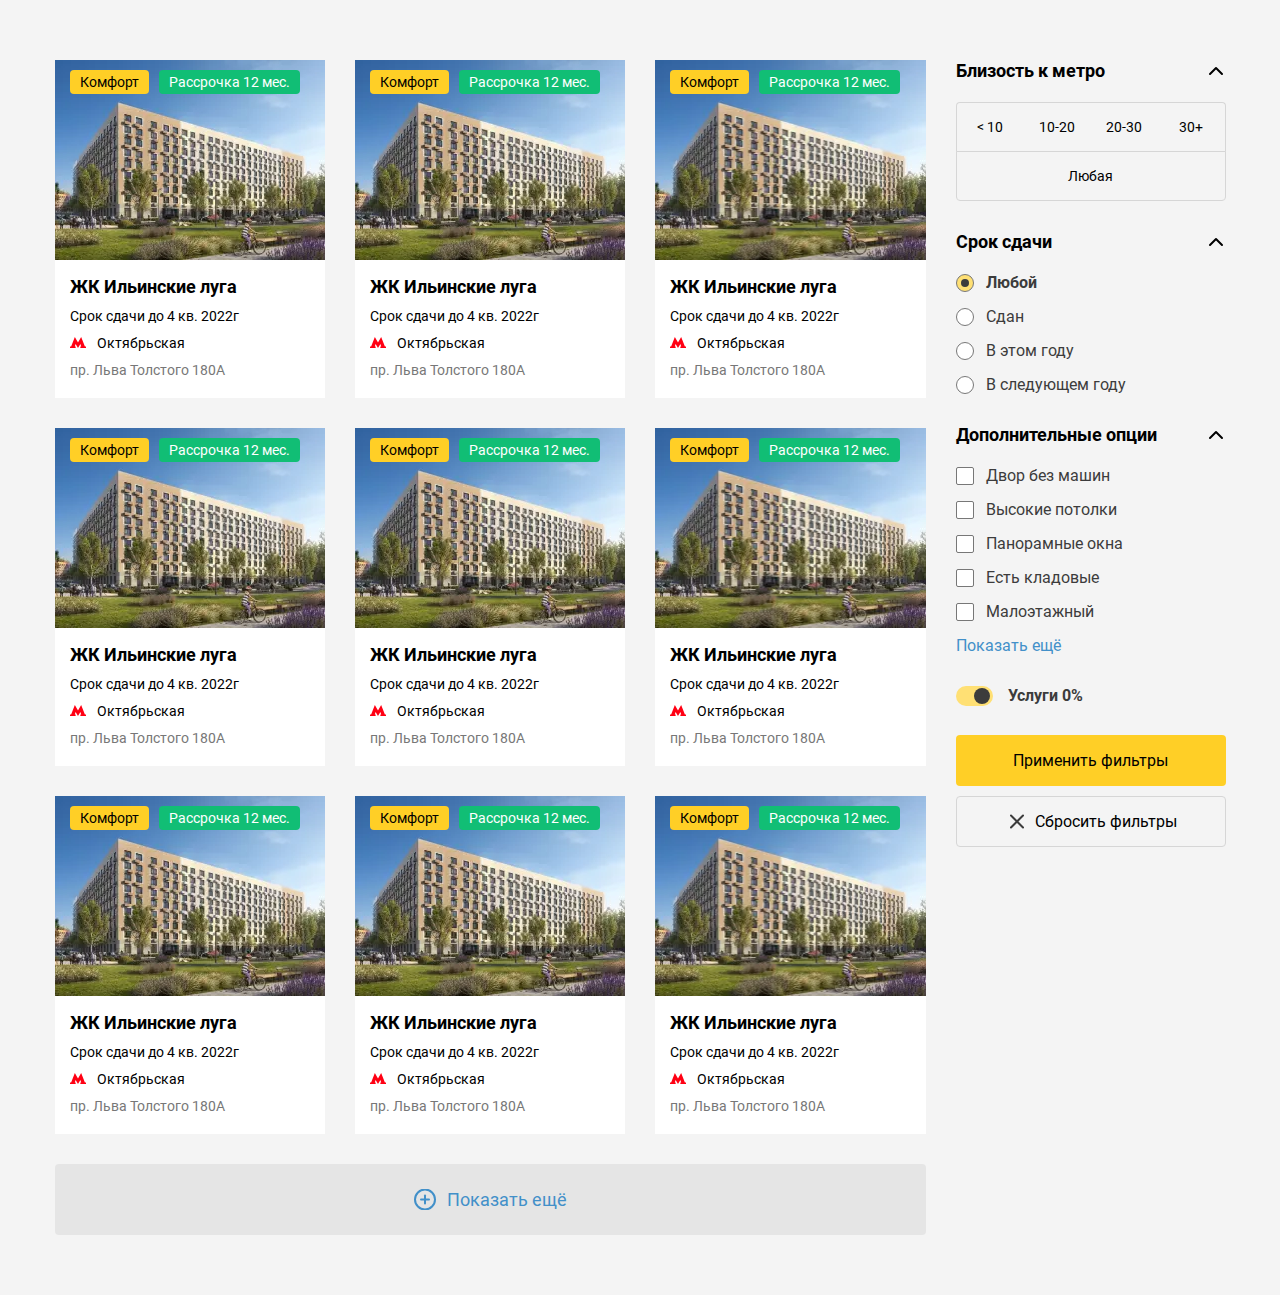
==== commit a1b28abe: "Project work" ====
--- a/index.html
+++ b/index.html
@@ -5,15 +5,17 @@
   <meta charset="UTF-8">
   <meta http-equiv="X-UA-Compatible" content="IE=edge">
   <meta name="viewport" content="width=device-width, initial-scale=1.0">
-  <title>Property Project</title>
+  <title>Покупка жилья</title>
+  <link rel="icon" type="image/png" sizes="32x32" href="./favicons/favicon-32x32.png">
+  <link rel="icon" type="image/png" sizes="16x16" href="./favicons/favicon-16x16.png">
   <link rel="stylesheet" href="./styles/common.css">
-  <link href="https://fonts.googleapis.com/css2?family=Roboto:wght@400;500;700&display=swap" rel="stylesheet">
 </head>
 
 <body>
   <div class="general container">
     <main class="main">
       <section class="cards">
+        <h1 class="visually-hidden">Карточки</h1>
         <ul class="cards__list">
           <li class="cards__item">
             <a class="card" href="#">
@@ -22,197 +24,233 @@
                 <p class="card__badge card__badge--credit">Рассрочка 12 мес.</p>
               </div>
               <div class="card__img">
-                <img src="./img/cards/img.jpg" alt="ЖК Ильинские луга">
-              </div>
-              <address class="card__content">
-                <h4 class="card__title">ЖК Ильинские луга</h4>
-                <p class="card__term">Срок сдачи до 4 кв. 2022г</p>
-                <p class="card__metro">Октябрьская</p>
-                <p class="card__address">пр. Льва Толстого 180А</p>
-              </address>
-            </a>
-          </li>
-          <li class="cards__item">
-            <a class="card" href="#">
-              <div class="card__badges">
-                <p class="card__badge">Комфорт</p>
-                <p class="card__badge card__badge--credit">Рассрочка 12 мес.</p>
-              </div>
-              <div class="card__img">
-                <img src="./img/cards/img.jpg" alt="ЖК Ильинские луга">
-              </div>
-              <address class="card__content">
-                <h4 class="card__title">ЖК Ильинские луга</h4>
-                <p class="card__term">Срок сдачи до 4 кв. 2022г</p>
-                <p class="card__metro">Октябрьская</p>
-                <p class="card__address">пр. Льва Толстого 180А</p>
-              </address>
-            </a>
-          </li>
-          <li class="cards__item">
-            <a class="card" href="#">
-              <div class="card__badges">
-                <p class="card__badge">Комфорт</p>
-                <p class="card__badge card__badge--credit">Рассрочка 12 мес.</p>
-              </div>
-              <div class="card__img">
-                <img src="./img/cards/img.jpg" alt="ЖК Ильинские луга">
-              </div>
-              <address class="card__content">
-                <h4 class="card__title">ЖК Ильинские луга</h4>
-                <p class="card__term">Срок сдачи до 4 кв. 2022г</p>
-                <p class="card__metro">Октябрьская</p>
-                <p class="card__address">пр. Льва Толстого 180А</p>
-              </address>
-            </a>
-          </li>
-          <li class="cards__item">
-            <a class="card" href="#">
-              <div class="card__badges">
-                <p class="card__badge">Комфорт</p>
-                <p class="card__badge card__badge--credit">Рассрочка 12 мес.</p>
-              </div>
-              <div class="card__img">
-                <img src="./img/cards/img.jpg" alt="ЖК Ильинские луга">
-              </div>
-              <address class="card__content">
-                <h4 class="card__title">ЖК Ильинские луга</h4>
-                <p class="card__term">Срок сдачи до 4 кв. 2022г</p>
-                <p class="card__metro">Октябрьская</p>
-                <p class="card__address">пр. Льва Толстого 180А</p>
-              </address>
-            </a>
-          </li>
-          <li class="cards__item">
-            <a class="card" href="#">
-              <div class="card__badges">
-                <p class="card__badge">Комфорт</p>
-                <p class="card__badge card__badge--credit">Рассрочка 12 мес.</p>
-              </div>
-              <div class="card__img">
-                <img src="./img/cards/img.jpg" alt="ЖК Ильинские луга">
-              </div>
-              <address class="card__content">
-                <h4 class="card__title">ЖК Ильинские луга</h4>
-                <p class="card__term">Срок сдачи до 4 кв. 2022г</p>
-                <p class="card__metro">Октябрьская</p>
-                <p class="card__address">пр. Льва Толстого 180А</p>
-              </address>
-            </a>
-          </li>
-          <li class="cards__item">
-            <a class="card" href="#">
-              <div class="card__badges">
-                <p class="card__badge">Комфорт</p>
-                <p class="card__badge card__badge--credit">Рассрочка 12 мес.</p>
-              </div>
-              <div class="card__img">
-                <img src="./img/cards/img.jpg" alt="ЖК Ильинские луга">
-              </div>
-              <address class="card__content">
-                <h4 class="card__title">ЖК Ильинские луга</h4>
-                <p class="card__term">Срок сдачи до 4 кв. 2022г</p>
-                <p class="card__metro">Октябрьская</p>
-                <p class="card__address">пр. Льва Толстого 180А</p>
-              </address>
-            </a>
-          </li>
-          <li class="cards__item">
-            <a class="card" href="#">
-              <div class="card__badges">
-                <p class="card__badge">Комфорт</p>
-                <p class="card__badge card__badge--credit">Рассрочка 12 мес.</p>
-              </div>
-              <div class="card__img">
-                <img src="./img/cards/img.jpg" alt="ЖК Ильинские луга">
-              </div>
-              <address class="card__content">
-                <h4 class="card__title">ЖК Ильинские луга</h4>
-                <p class="card__term">Срок сдачи до 4 кв. 2022г</p>
-                <p class="card__metro">Октябрьская</p>
-                <p class="card__address">пр. Льва Толстого 180А</p>
-              </address>
-            </a>
-          </li>
-          <li class="cards__item">
-            <a class="card" href="#">
-              <div class="card__badges">
-                <p class="card__badge">Комфорт</p>
-                <p class="card__badge card__badge--credit">Рассрочка 12 мес.</p>
-              </div>
-              <div class="card__img">
-                <img src="./img/cards/img.jpg" alt="ЖК Ильинские луга">
-              </div>
-              <address class="card__content">
-                <h4 class="card__title">ЖК Ильинские луга</h4>
-                <p class="card__term">Срок сдачи до 4 кв. 2022г</p>
-                <p class="card__metro">Октябрьская</p>
-                <p class="card__address">пр. Льва Толстого 180А</p>
-              </address>
-            </a>
-          </li>
-          <li class="cards__item">
-            <a class="card" href="#">
-              <div class="card__badges">
-                <p class="card__badge">Комфорт</p>
-                <p class="card__badge card__badge--credit">Рассрочка 12 мес.</p>
-              </div>
-              <div class="card__img">
-                <img src="./img/cards/img.jpg" alt="ЖК Ильинские луга">
-              </div>
-              <address class="card__content">
-                <h4 class="card__title">ЖК Ильинские луга</h4>
-                <p class="card__term">Срок сдачи до 4 кв. 2022г</p>
-                <p class="card__metro">Октябрьская</p>
-                <p class="card__address">пр. Льва Толстого 180А</p>
-              </address>
-            </a>
-          </li>
-          <li class="cards__item">
-            <a class="card" href="#">
-              <div class="card__badges">
-                <p class="card__badge">Комфорт</p>
-                <p class="card__badge card__badge--credit">Рассрочка 12 мес.</p>
-              </div>
-              <div class="card__img">
-                <img src="./img/cards/img.jpg" alt="ЖК Ильинские луга">
-              </div>
-              <address class="card__content">
-                <h4 class="card__title">ЖК Ильинские луга</h4>
-                <p class="card__term">Срок сдачи до 4 кв. 2022г</p>
-                <p class="card__metro">Октябрьская</p>
-                <p class="card__address">пр. Льва Толстого 180А</p>
-              </address>
-            </a>
-          </li>
-          <li class="cards__item">
-            <a class="card" href="#">
-              <div class="card__badges">
-                <p class="card__badge">Комфорт</p>
-                <p class="card__badge card__badge--credit">Рассрочка 12 мес.</p>
-              </div>
-              <div class="card__img">
-                <img src="./img/cards/img.jpg" alt="ЖК Ильинские луга">
-              </div>
-              <address class="card__content">
-                <h4 class="card__title">ЖК Ильинские луга</h4>
-                <p class="card__term">Срок сдачи до 4 кв. 2022г</p>
-                <p class="card__metro">Октябрьская</p>
-                <p class="card__address">пр. Льва Толстого 180А</p>
-              </address>
-            </a>
-          </li>
-          <li class="cards__item">
-            <a class="card" href="#">
-              <div class="card__badges">
-                <p class="card__badge">Комфорт</p>
-                <p class="card__badge card__badge--credit">Рассрочка 12 мес.</p>
-              </div>
-              <div class="card__img">
-                <img src="./img/cards/img.jpg" alt="ЖК Ильинские луга">
-              </div>
-              <address class="card__content">
-                <h4 class="card__title">ЖК Ильинские луга</h4>
+                <picture>
+                  <source srcset="./img/cards/img.webp, ./img/cards/img@2x.webp 2x" type="image/webp">
+                  <img src="./img/cards/img.jpg" srcset="./img/cards/img@2x.jpg 2x" alt="ЖК Ильинские луга">
+                </picture>
+              </div>
+              <address class="card__content">
+                <p class="card__title">ЖК Ильинские луга</p>
+                <p class="card__term">Срок сдачи до 4 кв. 2022г</p>
+                <p class="card__metro">Октябрьская</p>
+                <p class="card__address">пр. Льва Толстого 180А</p>
+              </address>
+            </a>
+          </li>
+          <li class="cards__item">
+            <a class="card" href="#">
+              <div class="card__badges">
+                <p class="card__badge">Комфорт</p>
+                <p class="card__badge card__badge--credit">Рассрочка 12 мес.</p>
+              </div>
+              <div class="card__img">
+                <picture>
+                  <source srcset="./img/cards/img.webp, ./img/cards/img@2x.webp 2x" type="image/webp">
+                  <img src="./img/cards/img.jpg" srcset="./img/cards/img@2x.jpg 2x" alt="ЖК Ильинские луга">
+                </picture>
+              </div>
+              <address class="card__content">
+                <p class="card__title">ЖК Ильинские луга</p>
+                <p class="card__term">Срок сдачи до 4 кв. 2022г</p>
+                <p class="card__metro">Октябрьская</p>
+                <p class="card__address">пр. Льва Толстого 180А</p>
+              </address>
+            </a>
+          </li>
+          <li class="cards__item">
+            <a class="card" href="#">
+              <div class="card__badges">
+                <p class="card__badge">Комфорт</p>
+                <p class="card__badge card__badge--credit">Рассрочка 12 мес.</p>
+              </div>
+              <div class="card__img">
+                <picture>
+                  <source srcset="./img/cards/img.webp, ./img/cards/img@2x.webp 2x" type="image/webp">
+                  <img src="./img/cards/img.jpg" srcset="./img/cards/img@2x.jpg 2x" alt="ЖК Ильинские луга">
+                </picture>
+              </div>
+              <address class="card__content">
+                <p class="card__title">ЖК Ильинские луга</p>
+                <p class="card__term">Срок сдачи до 4 кв. 2022г</p>
+                <p class="card__metro">Октябрьская</p>
+                <p class="card__address">пр. Льва Толстого 180А</p>
+              </address>
+            </a>
+          </li>
+          <li class="cards__item">
+            <a class="card" href="#">
+              <div class="card__badges">
+                <p class="card__badge">Комфорт</p>
+                <p class="card__badge card__badge--credit">Рассрочка 12 мес.</p>
+              </div>
+              <div class="card__img">
+                <picture>
+                  <source srcset="./img/cards/img.webp, ./img/cards/img@2x.webp 2x" type="image/webp">
+                  <img src="./img/cards/img.jpg" srcset="./img/cards/img@2x.jpg 2x" alt="ЖК Ильинские луга">
+                </picture>
+              </div>
+              <address class="card__content">
+                <p class="card__title">ЖК Ильинские луга</p>
+                <p class="card__term">Срок сдачи до 4 кв. 2022г</p>
+                <p class="card__metro">Октябрьская</p>
+                <p class="card__address">пр. Льва Толстого 180А</p>
+              </address>
+            </a>
+          </li>
+          <li class="cards__item">
+            <a class="card" href="#">
+              <div class="card__badges">
+                <p class="card__badge">Комфорт</p>
+                <p class="card__badge card__badge--credit">Рассрочка 12 мес.</p>
+              </div>
+              <div class="card__img">
+                <picture>
+                  <source srcset="./img/cards/img.webp, ./img/cards/img@2x.webp 2x" type="image/webp">
+                  <img src="./img/cards/img.jpg" srcset="./img/cards/img@2x.jpg 2x" alt="ЖК Ильинские луга">
+                </picture>
+              </div>
+              <address class="card__content">
+                <p class="card__title">ЖК Ильинские луга</p>
+                <p class="card__term">Срок сдачи до 4 кв. 2022г</p>
+                <p class="card__metro">Октябрьская</p>
+                <p class="card__address">пр. Льва Толстого 180А</p>
+              </address>
+            </a>
+          </li>
+          <li class="cards__item">
+            <a class="card" href="#">
+              <div class="card__badges">
+                <p class="card__badge">Комфорт</p>
+                <p class="card__badge card__badge--credit">Рассрочка 12 мес.</p>
+              </div>
+              <div class="card__img">
+                <picture>
+                  <source srcset="./img/cards/img.webp, ./img/cards/img@2x.webp 2x" type="image/webp">
+                  <img src="./img/cards/img.jpg" srcset="./img/cards/img@2x.jpg 2x" alt="ЖК Ильинские луга">
+                </picture>
+              </div>
+              <address class="card__content">
+                <p class="card__title">ЖК Ильинские луга</p>
+                <p class="card__term">Срок сдачи до 4 кв. 2022г</p>
+                <p class="card__metro">Октябрьская</p>
+                <p class="card__address">пр. Льва Толстого 180А</p>
+              </address>
+            </a>
+          </li>
+          <li class="cards__item">
+            <a class="card" href="#">
+              <div class="card__badges">
+                <p class="card__badge">Комфорт</p>
+                <p class="card__badge card__badge--credit">Рассрочка 12 мес.</p>
+              </div>
+              <div class="card__img">
+                <picture>
+                  <source srcset="./img/cards/img.webp, ./img/cards/img@2x.webp 2x" type="image/webp">
+                  <img src="./img/cards/img.jpg" srcset="./img/cards/img@2x.jpg 2x" alt="ЖК Ильинские луга">
+                </picture>
+              </div>
+              <address class="card__content">
+                <p class="card__title">ЖК Ильинские луга</p>
+                <p class="card__term">Срок сдачи до 4 кв. 2022г</p>
+                <p class="card__metro">Октябрьская</p>
+                <p class="card__address">пр. Льва Толстого 180А</p>
+              </address>
+            </a>
+          </li>
+          <li class="cards__item">
+            <a class="card" href="#">
+              <div class="card__badges">
+                <p class="card__badge">Комфорт</p>
+                <p class="card__badge card__badge--credit">Рассрочка 12 мес.</p>
+              </div>
+              <div class="card__img">
+                <picture>
+                  <source srcset="./img/cards/img.webp, ./img/cards/img@2x.webp 2x" type="image/webp">
+                  <img src="./img/cards/img.jpg" srcset="./img/cards/img@2x.jpg 2x" alt="ЖК Ильинские луга">
+                </picture>
+              </div>
+              <address class="card__content">
+                <p class="card__title">ЖК Ильинские луга</p>
+                <p class="card__term">Срок сдачи до 4 кв. 2022г</p>
+                <p class="card__metro">Октябрьская</p>
+                <p class="card__address">пр. Льва Толстого 180А</p>
+              </address>
+            </a>
+          </li>
+          <li class="cards__item">
+            <a class="card" href="#">
+              <div class="card__badges">
+                <p class="card__badge">Комфорт</p>
+                <p class="card__badge card__badge--credit">Рассрочка 12 мес.</p>
+              </div>
+              <div class="card__img">
+                <picture>
+                  <source srcset="./img/cards/img.webp, ./img/cards/img@2x.webp 2x" type="image/webp">
+                  <img src="./img/cards/img.jpg" srcset="./img/cards/img@2x.jpg 2x" alt="ЖК Ильинские луга">
+                </picture>
+              </div>
+              <address class="card__content">
+                <p class="card__title">ЖК Ильинские луга</p>
+                <p class="card__term">Срок сдачи до 4 кв. 2022г</p>
+                <p class="card__metro">Октябрьская</p>
+                <p class="card__address">пр. Льва Толстого 180А</p>
+              </address>
+            </a>
+          </li>
+          <li class="cards__item">
+            <a class="card" href="#">
+              <div class="card__badges">
+                <p class="card__badge">Комфорт</p>
+                <p class="card__badge card__badge--credit">Рассрочка 12 мес.</p>
+              </div>
+              <div class="card__img">
+                <picture>
+                  <source srcset="./img/cards/img.webp, ./img/cards/img@2x.webp 2x" type="image/webp">
+                  <img src="./img/cards/img.jpg" srcset="./img/cards/img@2x.jpg 2x" alt="ЖК Ильинские луга">
+                </picture>
+              </div>
+              <address class="card__content">
+                <p class="card__title">ЖК Ильинские луга</p>
+                <p class="card__term">Срок сдачи до 4 кв. 2022г</p>
+                <p class="card__metro">Октябрьская</p>
+                <p class="card__address">пр. Льва Толстого 180А</p>
+              </address>
+            </a>
+          </li>
+          <li class="cards__item">
+            <a class="card" href="#">
+              <div class="card__badges">
+                <p class="card__badge">Комфорт</p>
+                <p class="card__badge card__badge--credit">Рассрочка 12 мес.</p>
+              </div>
+              <div class="card__img">
+                <picture>
+                  <source srcset="./img/cards/img.webp, ./img/cards/img@2x.webp 2x" type="image/webp">
+                  <img src="./img/cards/img.jpg" srcset="./img/cards/img@2x.jpg 2x" alt="ЖК Ильинские луга">
+                </picture>
+              </div>
+              <address class="card__content">
+                <p class="card__title">ЖК Ильинские луга</p>
+                <p class="card__term">Срок сдачи до 4 кв. 2022г</p>
+                <p class="card__metro">Октябрьская</p>
+                <p class="card__address">пр. Льва Толстого 180А</p>
+              </address>
+            </a>
+          </li>
+          <li class="cards__item">
+            <a class="card" href="#">
+              <div class="card__badges">
+                <p class="card__badge">Комфорт</p>
+                <p class="card__badge card__badge--credit">Рассрочка 12 мес.</p>
+              </div>
+              <div class="card__img">
+                <picture>
+                  <source srcset="./img/cards/img.webp, ./img/cards/img@2x.webp 2x" type="image/webp">
+                  <img src="./img/cards/img.jpg" srcset="./img/cards/img@2x.jpg 2x" alt="ЖК Ильинские луга">
+                </picture>
+              </div>
+              <address class="card__content">
+                <p class="card__title">ЖК Ильинские луга</p>
                 <p class="card__term">Срок сдачи до 4 кв. 2022г</p>
                 <p class="card__metro">Октябрьская</p>
                 <p class="card__address">пр. Льва Толстого 180А</p>
@@ -221,9 +259,9 @@
           </li>
         </ul>
       </section>
-        <button class="btn-more">
-          <span>Показать ещё</span>
-        </button>
+      <button class="btn-more">
+        <span>Показать ещё</span>
+      </button>
     </main>
     <aside class="sidebar">
       <div class="sidebar__wrapper">
@@ -347,21 +385,21 @@
                   </li>
                   <li class="widget__item">
                     <label class="checkbox">
-                      <input class="checkbox__input" type="checkbox" name="">
+                      <input class="checkbox__input" type="checkbox" name="option1">
                       <span class="checkbox__btn"></span>
                       <span class="checkbox__title">Дополнительная опция 1</span>
                     </label>
                   </li>
                   <li class="widget__item">
                     <label class="checkbox">
-                      <input class="checkbox__input" type="checkbox" name="">
+                      <input class="checkbox__input" type="checkbox" name="option2">
                       <span class="checkbox__btn"></span>
                       <span class="checkbox__title">Дополнительная опция 2</span>
                     </label>
                   </li>
                   <li class="widget__item">
                     <label class="checkbox">
-                      <input class="checkbox__input" type="checkbox" name="">
+                      <input class="checkbox__input" type="checkbox" name="option3">
                       <span class="checkbox__btn"></span>
                       <span class="checkbox__title">Дополнительная опция 3</span>
                     </label>
@@ -370,14 +408,12 @@
                 <button class="widget__more">Показать ещё</button>
               </div>
             </div>
-            <div class="widget">
-              <div class="widget__body">
-                <label class="switch">
-                  <input class="switch__input" type="checkbox" name="comission" checked>
-                  <span class="switch__btn"></span>
-                  <span class="switch__title">Услуги 0%</span>
-                </label>
-              </div>
+            <div class="comission">
+              <label class="switch">
+                <input class="switch__input" type="checkbox" name="comission" checked>
+                <span class="switch__btn"></span>
+                <span class="switch__title">Услуги 0%</span>
+              </label>
             </div>
             <div class="sidebar__btns">
               <button class="btn">
@@ -392,7 +428,6 @@
       </div>
     </aside>
   </div>
-  </div>
   <script type="module" src="./js/main.js"></script>
 </body>
 
--- a/styles/common.css
+++ b/styles/common.css
@@ -341,6 +341,54 @@
   display: none;
 }
 
+@font-face {
+  font-family: "Roboto";
+  font-weight: 400;
+  font-style: normal;
+  font-display: swap;
+  src: url("../fonts/Roboto/Roboto-Regular.woff2") format("woff2"), url("../fonts/Roboto/Roboto-Regular.woff") format("woff");
+}
+
+@font-face {
+  font-family: "Roboto";
+  font-weight: 400;
+  font-style: normal;
+  font-display: swap;
+  src: url("../fonts/Roboto/Roboto-Regular.woff2") format("woff2"), url("../fonts/Roboto/Roboto-Regular.woff") format("woff");
+}
+
+@font-face {
+  font-family: "Roboto";
+  font-weight: 500;
+  font-style: normal;
+  font-display: swap;
+  src: url("../fonts/Roboto/Roboto-Medium.woff2") format("woff2"), url("../fonts/Roboto/Roboto-Medium.woff") format("woff");
+}
+
+@font-face {
+  font-family: "Roboto";
+  font-weight: 500;
+  font-style: normal;
+  font-display: swap;
+  src: url("../fonts/Roboto/Roboto-Medium.woff2") format("woff2"), url("../fonts/Roboto/Roboto-Medium.woff") format("woff");
+}
+
+@font-face {
+  font-family: "Roboto";
+  font-weight: 700;
+  font-style: normal;
+  font-display: swap;
+  src: url("../fonts/Roboto/Roboto-Bold.woff2") format("woff2"), url("../fonts/Roboto/Roboto-Bold.woff") format("woff");
+}
+
+@font-face {
+  font-family: "Roboto";
+  font-weight: 700;
+  font-style: normal;
+  font-display: swap;
+  src: url("../fonts/Roboto/Roboto-Bold.woff2") format("woff2"), url("../fonts/Roboto/Roboto-Bold.woff") format("woff");
+}
+
 html {
   -webkit-box-sizing: border-box;
           box-sizing: border-box;
@@ -355,7 +403,7 @@
 
 body {
   margin: 0;
-  font-family: 'Roboto', sans-serif;
+  font-family: "Roboto", sans-serif;
   color: #000;
   background-color: #f4f4f4;
 }
@@ -386,6 +434,17 @@
 
 .scroll-hidden {
   overflow: hidden;
+}
+
+.visually-hidden {
+  position: absolute;
+  width: 1px;
+  height: 1px;
+  margin: -1px;
+  padding: 0;
+  overflow: hidden;
+  border: 0;
+  clip: rect(0 0 0 0);
 }
 
 .container {
@@ -469,6 +528,8 @@
 
 .radio__input:checked ~ .radio__title {
   font-weight: 700;
+  font-size: 16px;
+  line-height: 19px;
 }
 
 .checkbox {
@@ -549,6 +610,8 @@
 
 .checkbox__input:checked ~ .checkbox__title {
   font-weight: 700;
+  font-size: 16px;
+  line-height: 19px;
 }
 
 .switch {
@@ -622,6 +685,8 @@
 
 .switch__input:checked ~ .switch__title {
   font-weight: 700;
+  font-size: 16px;
+  line-height: 19px;
 }
 
 .btn {
@@ -721,6 +786,7 @@
   border-radius: 4px;
   padding: 25px;
   width: 100%;
+  font-weight: 400;
   font-size: 18px;
   line-height: 21px;
   text-align: center;
@@ -812,7 +878,9 @@
   margin: 0;
   border-radius: 4px;
   padding: 4px 10px;
+  font-weight: 400;
   font-size: 14px;
+  line-height: 16px;
   background-color: #ffcf26;
   color: #000;
 }
@@ -834,22 +902,27 @@
   font-style: normal;
 }
 
-.card__content p {
-  margin: 0 0 11px;
-  font-size: 14px;
-  line-height: 1.14;
-  color: #000;
-}
-
-.card__content p:last-child {
-  margin-bottom: 0;
-}
-
 .card__title {
   margin: 0 0 11px;
   font-weight: 700;
   font-size: 18px;
-  line-height: 1.3;
+  line-height: 21px;
+  color: #000;
+}
+
+.card__term {
+  margin: 0 0 11px;
+  font-weight: 400;
+  font-size: 14px;
+  line-height: 16px;
+  color: #000;
+}
+
+.card__metro {
+  margin: 0 0 11px;
+  font-weight: 400;
+  font-size: 14px;
+  line-height: 16px;
   color: #000;
 }
 
@@ -865,11 +938,10 @@
 
 .card__address {
   margin: 0;
+  font-weight: 400;
+  font-size: 14px;
+  line-height: 16px;
   color: #777777;
-}
-
-.card--hidden {
-  display: none !important;
 }
 
 .card:hover {
@@ -884,6 +956,10 @@
 
 .sidebar__form {
   width: 270px;
+}
+
+.sidebar__form > *:not(:last-child) {
+  margin-bottom: 30px;
 }
 
 .sidebar__btns {
@@ -951,17 +1027,13 @@
   }
 }
 
-.widget:not(:last-child) {
-  margin-bottom: 33px;
-}
-
 .widget__title {
   position: relative;
   margin: 0;
   padding-right: 30px;
   font-weight: 700;
   font-size: 18px;
-  line-height: 1.16;
+  line-height: 21px;
   color: #000;
   cursor: pointer;
 }
@@ -1079,7 +1151,7 @@
   padding: 5px;
   width: 100%;
   height: 100%;
-  font-weight: 500;
+  font-weight: 400;
   font-size: 14px;
   line-height: 16px;
   text-align: center;
@@ -1094,6 +1166,9 @@
 }
 
 .location-checkbox__input:checked ~ .location-checkbox__btn {
+  font-weight: 700;
+  font-size: 14px;
+  line-height: 16px;
   background-color: #ffcf26;
 }
 
